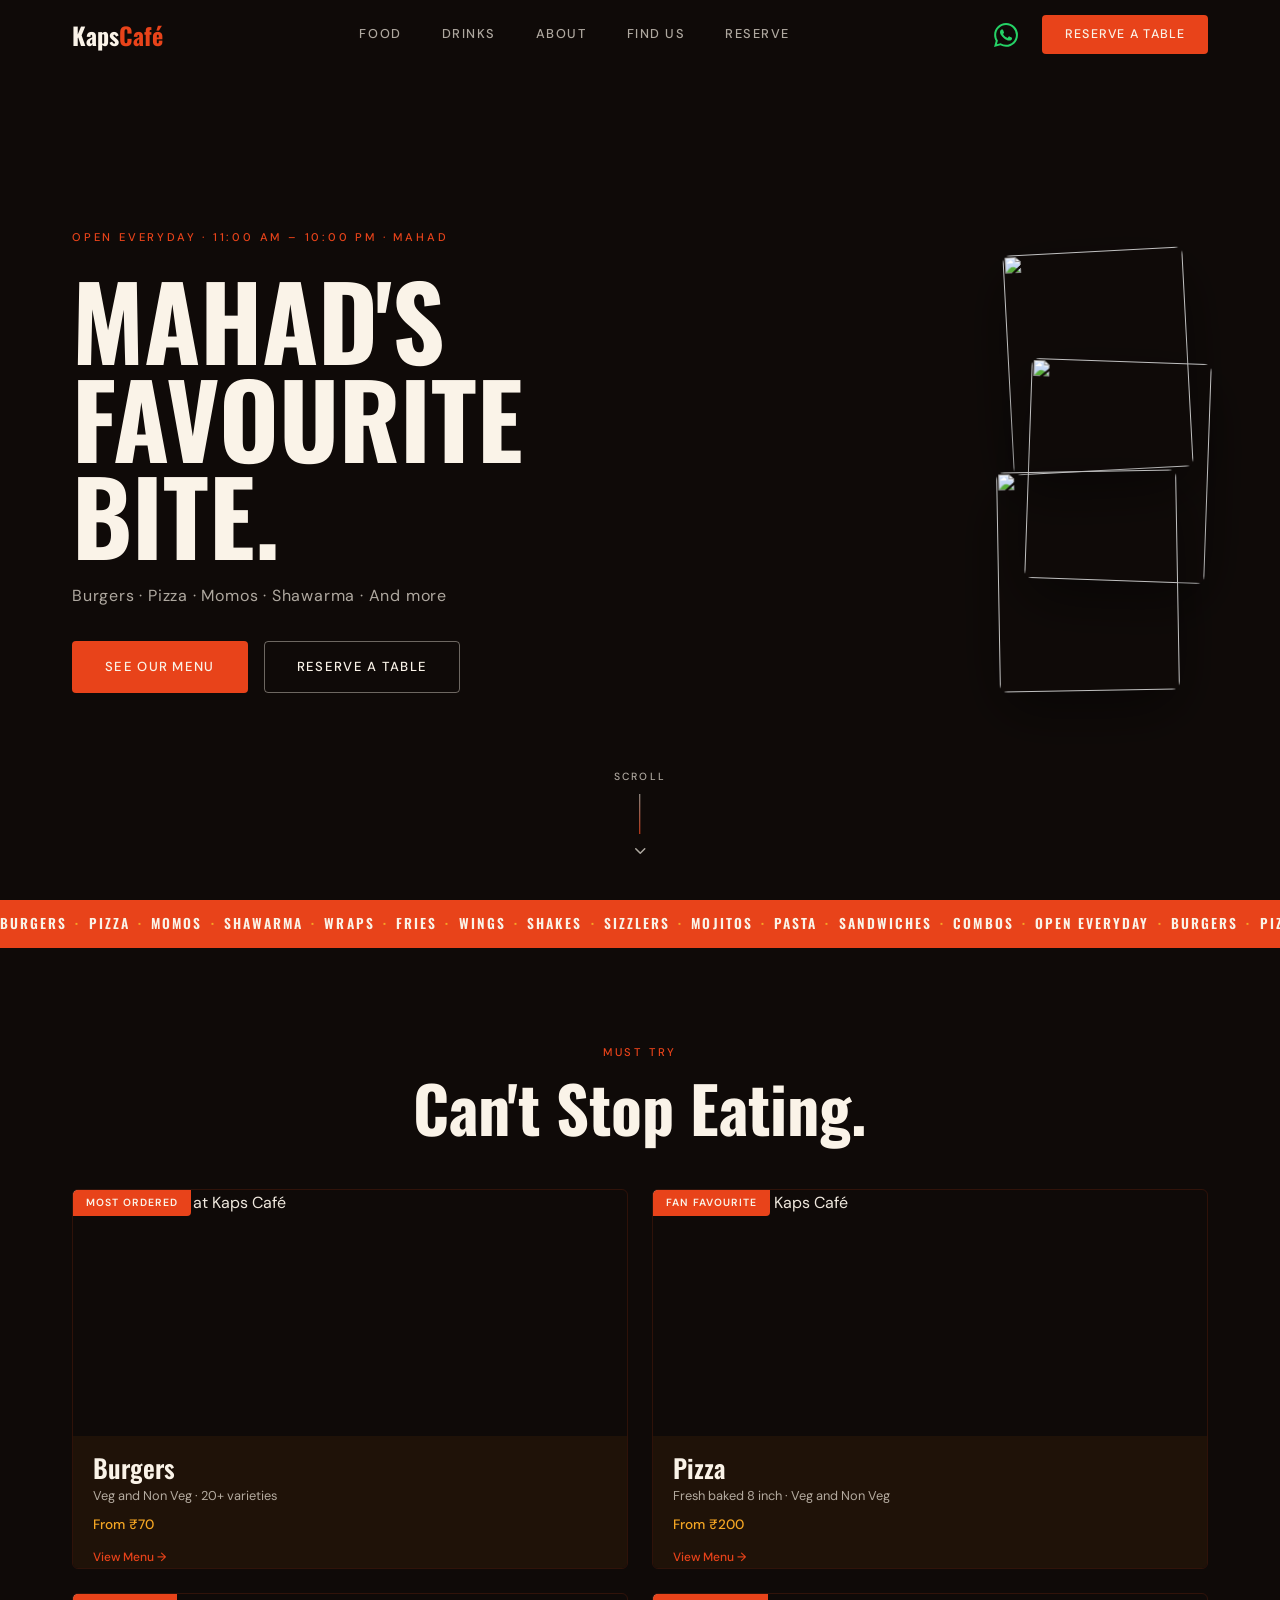
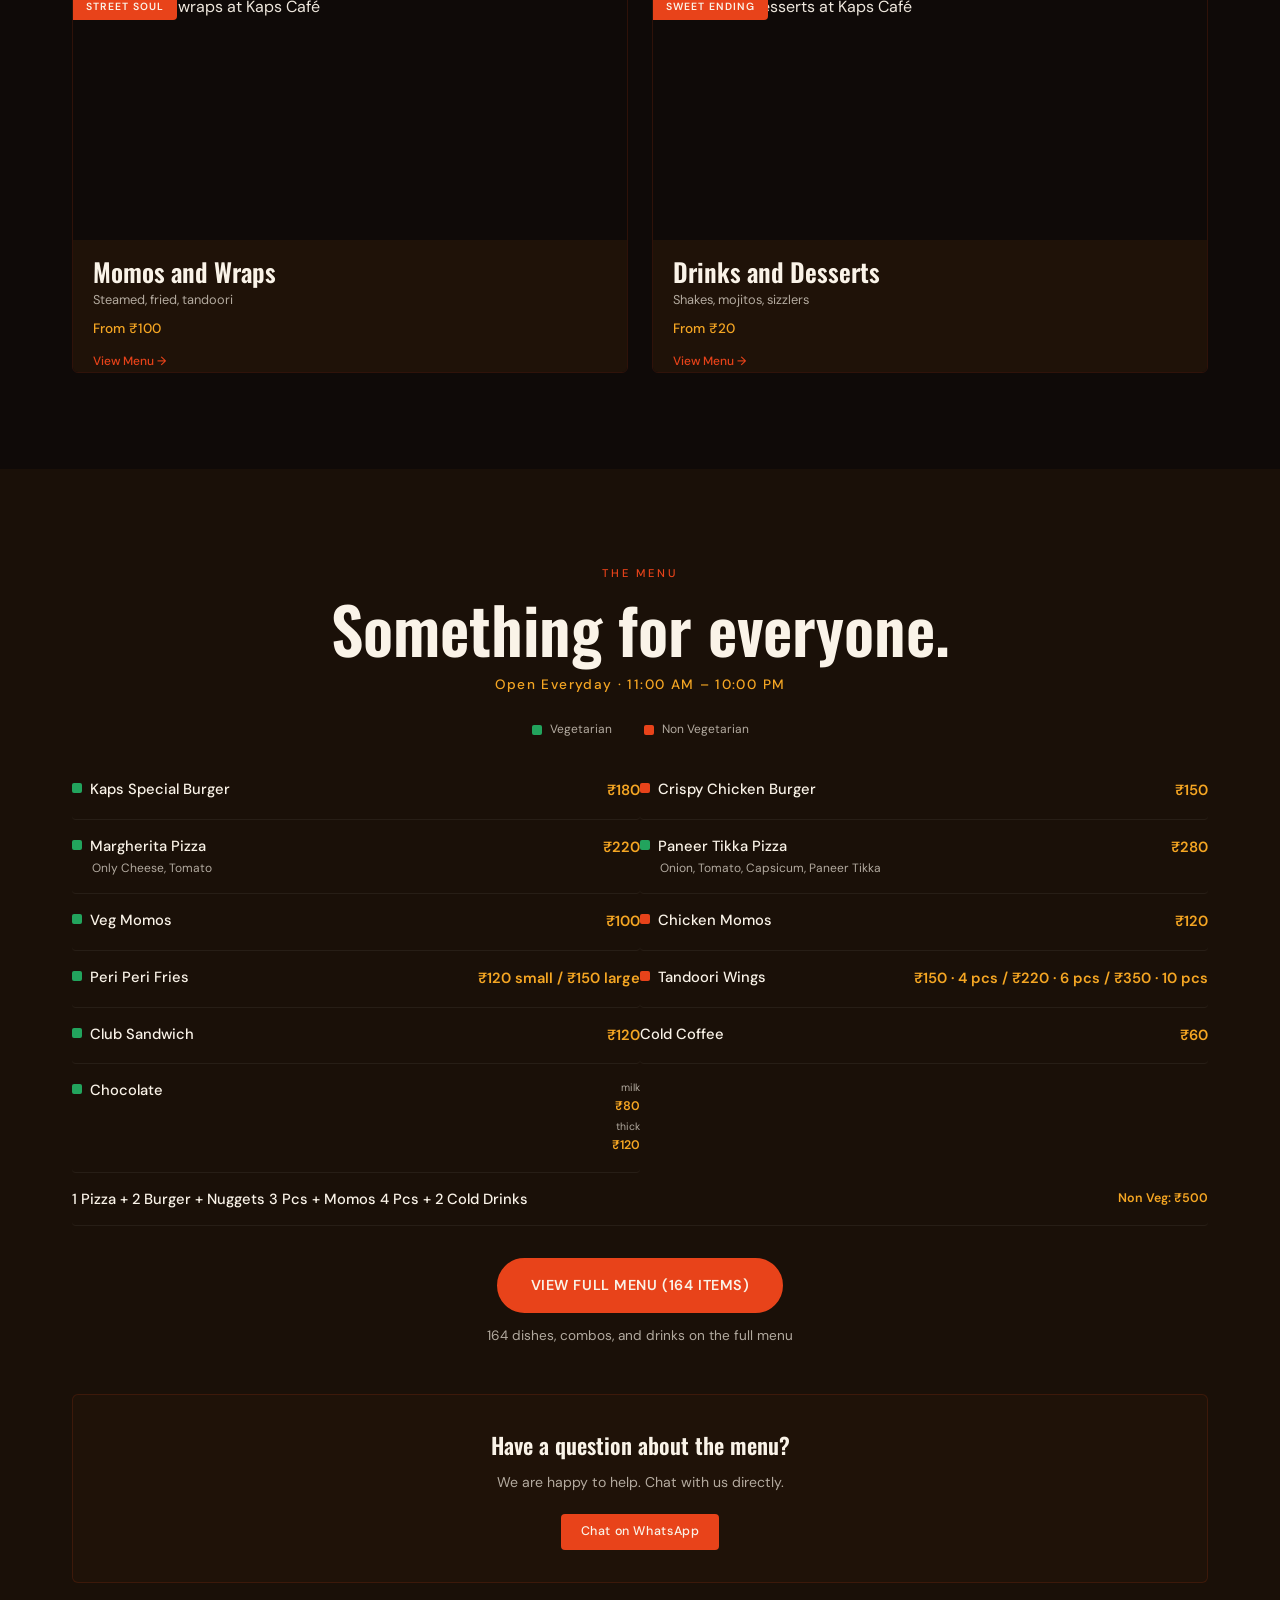
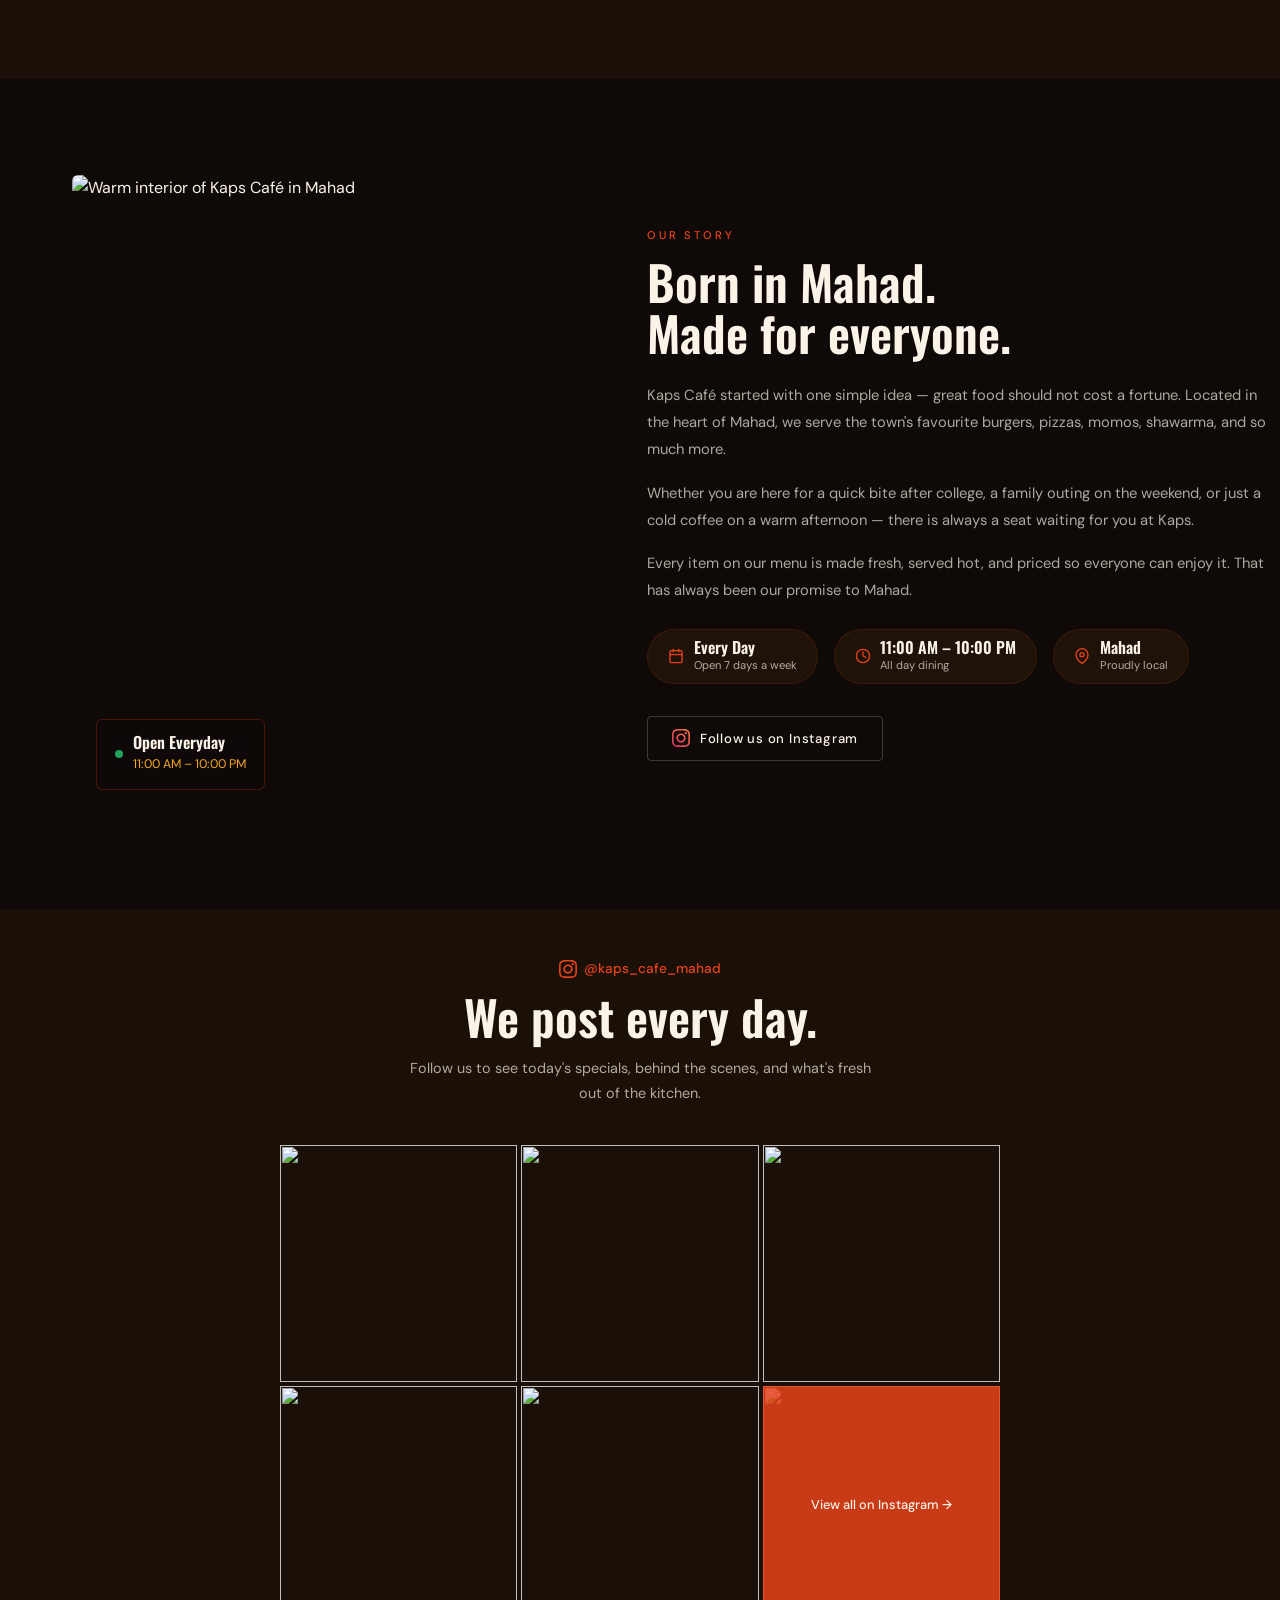
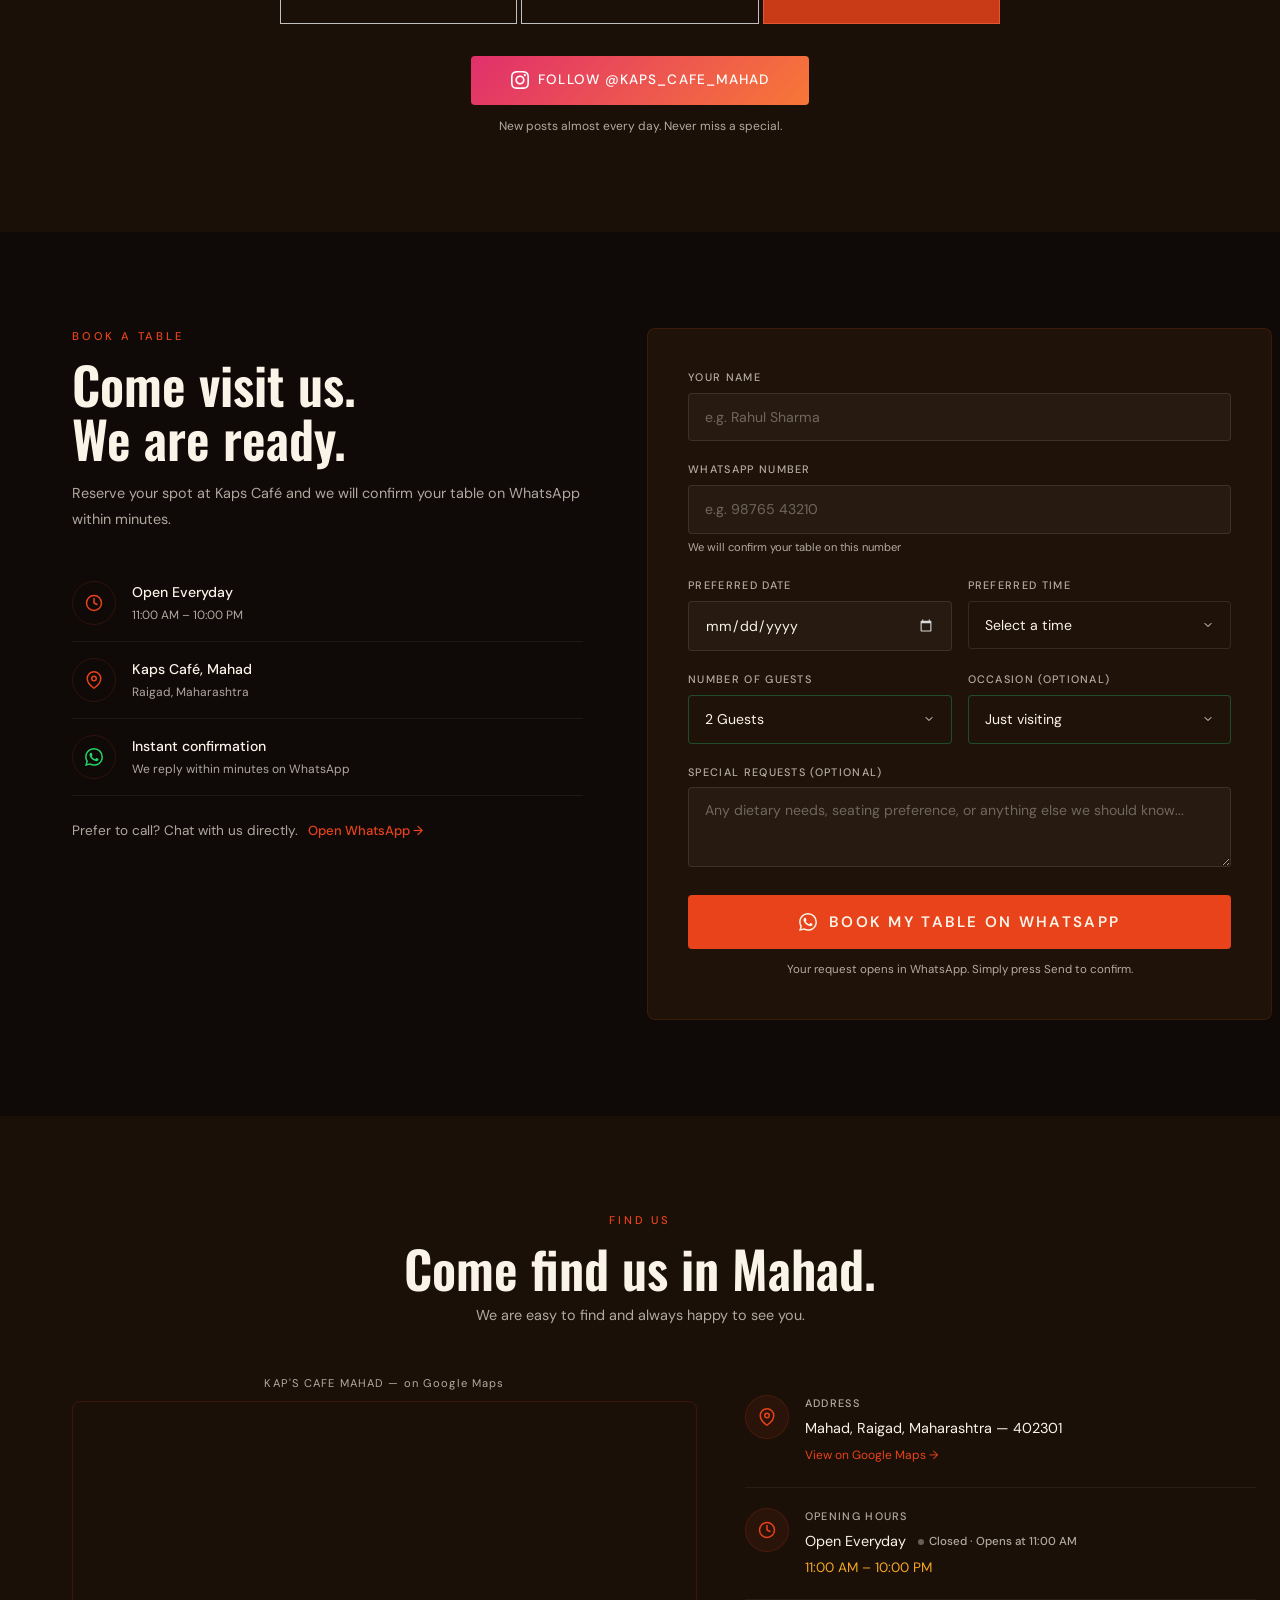
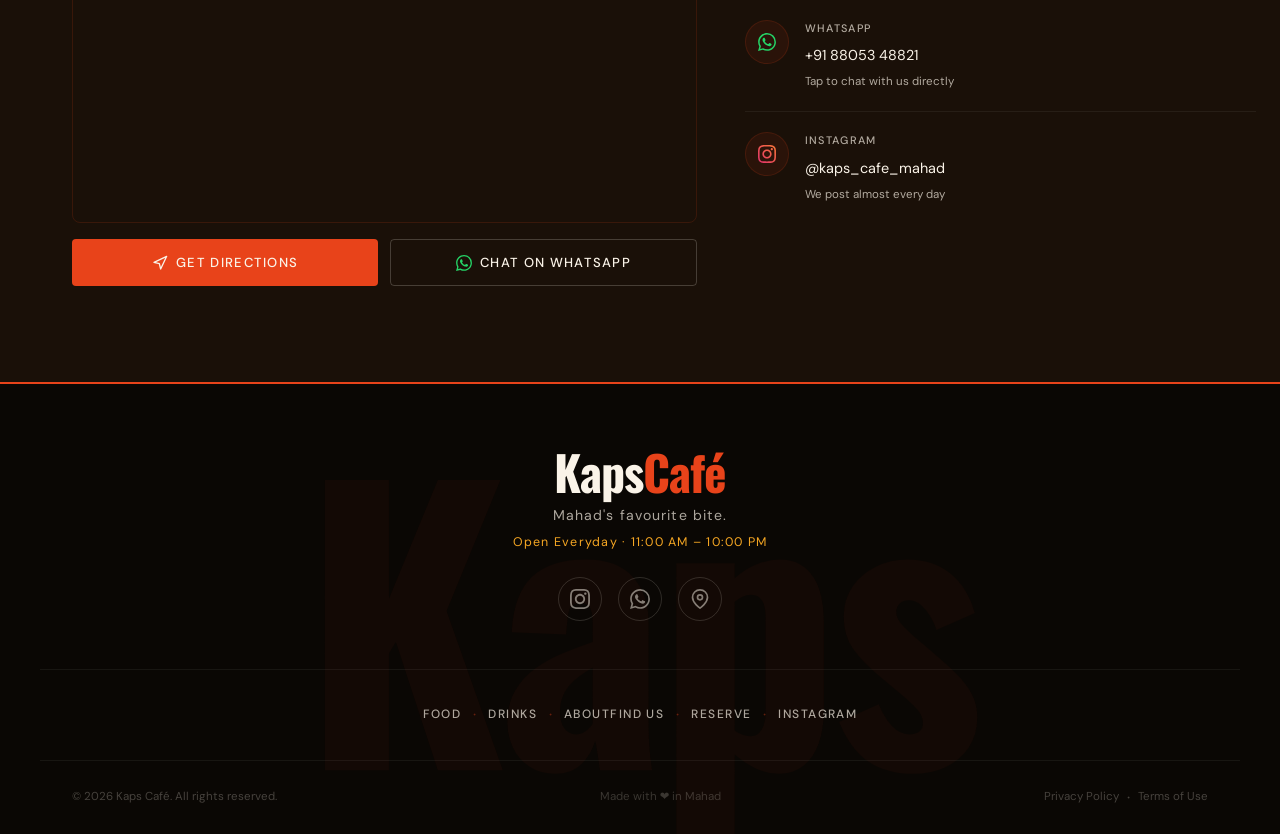
==== index.html @ 1eaabc5c "Initial commit: Kaps Café website" ====
<!DOCTYPE html>
<html lang="en">
<head>
  <meta charset="UTF-8">
  <meta name="viewport" content="width=device-width, initial-scale=1.0">
  <title>Kaps Café — Mahad's Favourite Bite | Burgers, Pizza, Momos and More</title>

  <meta name="description" content="Kaps Café in Mahad serves the best burgers, pizza, momos, shawarma, wraps, shakes and more. Open everyday 11:00 AM to 10:00 PM. Reserve your table now.">
  <meta name="keywords" content="Kaps Cafe Mahad, cafe in Mahad, burger Mahad, pizza Mahad, momos Mahad, shawarma Mahad, restaurant Mahad Raigad, food Mahad Maharashtra">
  <meta name="robots" content="index, follow">
  <meta name="author" content="Kaps Café">
  <meta name="theme-color" content="#E8431A">
  <meta name="msapplication-TileColor" content="#E8431A">

  <meta property="og:type" content="restaurant">
  <meta property="og:site_name" content="Kaps Café">
  <meta property="og:title" content="Kaps Café — Mahad's Favourite Bite">
  <meta property="og:description" content="Burgers, Pizza, Momos, Shawarma and more. Open everyday 11:00 AM to 10:00 PM in Mahad, Raigad.">
  <meta property="og:url" content="https://www.kapscafe.in">
  <meta property="og:image" content="https://images.unsplash.com/photo-1568901346375-23c9450c58cd?w=1200&q=80">
  <meta property="og:image:width" content="1200">
  <meta property="og:image:height" content="630">
  <meta property="og:locale" content="en_IN">

  <meta name="twitter:card" content="summary_large_image">
  <meta name="twitter:title" content="Kaps Café — Mahad's Favourite Bite">
  <meta name="twitter:description" content="Burgers, Pizza, Momos, Shawarma and more in Mahad, Maharashtra.">
  <meta name="twitter:image" content="https://images.unsplash.com/photo-1568901346375-23c9450c58cd?w=1200&q=80">

  <meta name="geo.region" content="IN-MH">
  <meta name="geo.placename" content="Mahad, Raigad">
  <meta name="geo.position" content="18.0804;73.4233">
  <meta name="ICBM" content="18.0804, 73.4233">

  <link rel="canonical" href="https://www.kapscafe.in">

  <link rel="icon" href="data:image/svg+xml,%3Csvg xmlns='http://www.w3.org/2000/svg' viewBox='0 0 32 32'%3E%3Crect width='32' height='32' rx='6' fill='%230F0A08'/%3E%3Ctext x='16' y='23' text-anchor='middle' font-family='Arial,sans-serif' font-size='20' font-weight='700' fill='%23E8431A'%3EK%3C/text%3E%3C/svg%3E" type="image/svg+xml">
  <link rel="apple-touch-icon" href="data:image/svg+xml,%3Csvg xmlns='http://www.w3.org/2000/svg' viewBox='0 0 32 32'%3E%3Crect width='32' height='32' rx='6' fill='%230F0A08'/%3E%3Ctext x='16' y='23' text-anchor='middle' font-family='Arial,sans-serif' font-size='20' font-weight='700' fill='%23E8431A'%3EK%3C/text%3E%3C/svg%3E">

  <link rel="preconnect" href="https://fonts.googleapis.com">
  <link rel="preconnect" href="https://fonts.gstatic.com" crossorigin>
  <link rel="preconnect" href="https://images.unsplash.com">

  <link rel="preload" href="https://images.unsplash.com/photo-1568901346375-23c9450c58cd?w=1920&q=80" as="image" fetchpriority="high">

  <link rel="stylesheet" href="assets/css/variables.css">
  <link rel="stylesheet" href="assets/css/base.css">
  <link rel="stylesheet" href="assets/css/nav.css">
  <link rel="stylesheet" href="assets/css/hero.css">
  <link rel="stylesheet" href="assets/css/sections.css">
  <link rel="stylesheet" href="assets/css/menu.css">
  <link rel="stylesheet" href="assets/css/footer.css">
  <link rel="stylesheet" href="assets/css/responsive.css">

  <script type="application/ld+json">
  {
    "@context": "https://schema.org",
    "@graph": [
      {
        "@type": "CafeOrCoffeeShop",
        "@id": "https://www.kapscafe.in/#business",
        "name": "Kaps Café",
        "alternateName": "Kaps Cafe Mahad",
        "description": "Kaps Café in Mahad serves burgers, pizza, momos, shawarma, wraps, shakes, sizzlers and more. Open everyday 11:00 AM to 10:00 PM.",
        "url": "https://www.kapscafe.in",
        "telephone": "+918805348821",
        "foundingDate": "2020",
        "currenciesAccepted": "INR",
        "paymentAccepted": "Cash, UPI, Card",
        "priceRange": "₹",
        "servesCuisine": [
          "Burgers",
          "Pizza",
          "Momos",
          "Shawarma",
          "Wraps",
          "Sandwiches",
          "Fries",
          "Shakes",
          "Sizzlers",
          "Indian Fast Food"
        ],
        "hasMenu": "https://www.kapscafe.in/menu.html",
        "address": {
          "@type": "PostalAddress",
          "streetAddress": "Main Road",
          "addressLocality": "Mahad",
          "addressRegion": "Maharashtra",
          "postalCode": "402301",
          "addressCountry": "IN"
        },
        "geo": {
          "@type": "GeoCoordinates",
          "latitude": 18.0804,
          "longitude": 73.4233
        },
        "openingHoursSpecification": {
          "@type": "OpeningHoursSpecification",
          "dayOfWeek": [
            "Monday",
            "Tuesday",
            "Wednesday",
            "Thursday",
            "Friday",
            "Saturday",
            "Sunday"
          ],
          "opens": "11:00",
          "closes": "22:00"
        },
        "sameAs": [
          "https://www.instagram.com/kaps_cafe_mahad/",
          "https://wa.me/918805348821"
        ]
      },
      {
        "@type": "WebSite",
        "@id": "https://www.kapscafe.in/#website",
        "url": "https://www.kapscafe.in",
        "name": "Kaps Café",
        "publisher": {
          "@id": "https://www.kapscafe.in/#business"
        }
      }
    ]
  }
  </script>
</head>
<body>

  <a href="#menu" class="skip-link">Skip to menu</a>

  <header class="nav" id="nav" role="navigation" aria-label="Main navigation">
    <div class="nav__inner">
      <a href="#" class="nav__logo" id="nav-logo" aria-label="Kaps Café — scroll to top">
        <span class="nav__logo-kaps">Kaps</span><span class="nav__logo-cafe"> Café</span>
      </a>

      <nav class="nav__links" aria-label="Main navigation">
        <a href="menu.html?tab=burgers" class="nav__link">Food</a>
        <a href="menu.html?tab=drinks" class="nav__link">Drinks</a>
        <a href="#about" class="nav__link">About</a>
        <a href="#find-us" class="nav__link">Find Us</a>
        <a href="#reservation" class="nav__link">Reserve</a>
      </nav>

      <div class="nav__actions">
        <a
          href="https://wa.me/918805348821?text=Hi%20Kaps%20Caf%C3%A9!%20I%20have%20a%20question."
          class="nav__whatsapp"
          target="_blank"
          rel="noopener noreferrer"
          aria-label="Contact us on WhatsApp"
        >
          <svg class="nav__whatsapp-icon" xmlns="http://www.w3.org/2000/svg" viewBox="0 0 24 24" fill="currentColor" aria-hidden="true">
            <path d="M17.472 14.382c-.297-.149-1.758-.867-2.03-.967-.273-.099-.471-.148-.67.15-.197.297-.767.966-.94 1.164-.173.199-.347.223-.644.075-.297-.15-1.255-.463-2.39-1.475-.883-.788-1.48-1.761-1.653-2.059-.173-.297-.018-.458.13-.606.134-.133.298-.347.446-.52.149-.174.198-.298.298-.497.099-.198.05-.371-.025-.52-.075-.149-.669-1.612-.916-2.207-.242-.579-.487-.5-.669-.51-.173-.008-.371-.01-.57-.01-.198 0-.52.074-.792.372-.272.297-1.04 1.016-1.04 2.479 0 1.462 1.065 2.875 1.213 3.074.149.198 2.096 3.2 5.077 4.487.709.306 1.262.489 1.694.625.712.227 1.36.195 1.871.118.571-.085 1.758-.719 2.006-1.413.248-.694.248-1.289.173-1.413-.074-.124-.272-.198-.57-.347m-5.421 7.403h-.004a9.87 9.87 0 0 1-5.031-1.378l-.361-.214-3.741.982.998-3.648-.235-.374a9.86 9.86 0 0 1-1.51-5.26c.001-5.45 4.436-9.884 9.888-9.884 2.64 0 5.122 1.03 6.988 2.898a9.825 9.825 0 0 1 2.893 6.994c-.003 5.45-4.435 9.884-9.885 9.884m8.413-18.297A11.815 11.815 0 0 0 12.05 0C5.495 0 .16 5.335.157 11.892c0 2.096.547 4.142 1.588 5.945L.057 24l6.305-1.654a11.882 11.882 0 0 0 5.683 1.448h.005c6.554 0 11.89-5.335 11.893-11.893a11.821 11.821 0 0 0-3.48-8.413z"/>
          </svg>
        </a>

        <a href="#reservation" class="nav__reserve">
          <span class="nav__reserve-full">Reserve a Table</span>
          <span class="nav__reserve-short">Reserve</span>
        </a>

        <button
          class="nav__hamburger"
          id="nav-hamburger"
          type="button"
          aria-label="Open menu"
          aria-expanded="false"
          aria-controls="nav-overlay"
        >
          <span class="nav__hamburger-line"></span>
          <span class="nav__hamburger-line"></span>
          <span class="nav__hamburger-line"></span>
        </button>
      </div>
    </div>
  </header>

  <div class="nav__overlay" id="nav-overlay" aria-hidden="true">
    <button class="nav__close" id="nav-close" type="button" aria-label="Close menu">
      <span class="nav__close-icon" aria-hidden="true">&times;</span>
    </button>

    <nav class="nav__overlay-links" aria-label="Mobile navigation">
      <a href="menu.html?tab=burgers" class="nav__overlay-link">Food</a>
      <a href="menu.html?tab=drinks" class="nav__overlay-link">Drinks</a>
      <a href="#about" class="nav__overlay-link">About</a>
      <a href="#find-us" class="nav__overlay-link">Find Us</a>
      <a href="#reservation" class="nav__overlay-link">Reserve</a>
    </nav>
  </div>

  <main id="main" role="main">

  <section id="hero" class="hero">
    <div class="hero__bg" aria-hidden="true">
      <img
        class="hero__lcp"
        src="https://images.unsplash.com/photo-1568901346375-23c9450c58cd?w=1920&q=80"
        alt=""
        width="1920"
        height="1080"
        loading="eager"
        fetchpriority="high"
        decoding="async"
      >
    </div>
    <div class="hero__overlay" aria-hidden="true"></div>

    <div class="hero__inner">
      <div class="hero__content">
        <p class="hero__eyebrow">OPEN EVERYDAY · 11:00 AM – 10:00 PM · MAHAD</p>

        <h1 class="hero__title">
          <span class="hero__title-line">
            <span class="hero__title-text">MAHAD'S</span>
          </span>
          <span class="hero__title-line">
            <span class="hero__title-text">FAVOURITE</span>
          </span>
          <span class="hero__title-line">
            <span class="hero__title-text">BITE.</span>
          </span>
        </h1>

        <p class="hero__subtitle">Burgers · Pizza · Momos · Shawarma · And more</p>

        <div class="hero__actions">
          <a href="#menu" class="hero__cta hero__cta--primary">See Our Menu</a>
          <a href="#reservation" class="hero__cta hero__cta--secondary">Reserve a Table</a>
        </div>
      </div>

      <div class="hero__cards" aria-hidden="true">
        <figure class="hero__card hero__card--1">
          <img
            src="https://images.unsplash.com/photo-1513104890138-7c749659a591?w=300&q=80"
            alt=""
            width="180"
            height="220"
            loading="eager"
          >
        </figure>
        <figure class="hero__card hero__card--2">
          <img
            src="https://images.unsplash.com/photo-1534422298391-e4f8c172dddb?w=300&q=80"
            alt=""
            width="180"
            height="220"
            loading="eager"
          >
        </figure>
        <figure class="hero__card hero__card--3">
          <img
            src="https://images.unsplash.com/photo-1572490122747-3968b75cc699?w=300&q=80"
            alt=""
            width="180"
            height="220"
            loading="eager"
          >
        </figure>
      </div>
    </div>

    <button class="hero__scroll" type="button" aria-label="Scroll to next section">
      <span class="hero__scroll-text">Scroll</span>
      <span class="hero__scroll-line" aria-hidden="true"></span>
      <svg class="hero__scroll-chevron" xmlns="http://www.w3.org/2000/svg" viewBox="0 0 24 24" fill="none" stroke="currentColor" stroke-width="2" stroke-linecap="round" stroke-linejoin="round" aria-hidden="true">
        <polyline points="6 9 12 15 18 9"></polyline>
      </svg>
    </button>
  </section>

  <section id="marquee" class="marquee" aria-label="Featured menu items">
    <div class="marquee__track">
      <p class="marquee__text">
        BURGERS <span class="marquee__dot">·</span> PIZZA <span class="marquee__dot">·</span> MOMOS <span class="marquee__dot">·</span> SHAWARMA <span class="marquee__dot">·</span> WRAPS <span class="marquee__dot">·</span> FRIES <span class="marquee__dot">·</span> WINGS <span class="marquee__dot">·</span> SHAKES <span class="marquee__dot">·</span> SIZZLERS <span class="marquee__dot">·</span> MOJITOS <span class="marquee__dot">·</span> PASTA <span class="marquee__dot">·</span> SANDWICHES <span class="marquee__dot">·</span> COMBOS <span class="marquee__dot">·</span> OPEN EVERYDAY <span class="marquee__dot">·</span>
      </p>
      <p class="marquee__text" aria-hidden="true">
        BURGERS <span class="marquee__dot">·</span> PIZZA <span class="marquee__dot">·</span> MOMOS <span class="marquee__dot">·</span> SHAWARMA <span class="marquee__dot">·</span> WRAPS <span class="marquee__dot">·</span> FRIES <span class="marquee__dot">·</span> WINGS <span class="marquee__dot">·</span> SHAKES <span class="marquee__dot">·</span> SIZZLERS <span class="marquee__dot">·</span> MOJITOS <span class="marquee__dot">·</span> PASTA <span class="marquee__dot">·</span> SANDWICHES <span class="marquee__dot">·</span> COMBOS <span class="marquee__dot">·</span> OPEN EVERYDAY <span class="marquee__dot">·</span>
      </p>
    </div>
  </section>

  <section id="highlights" class="highlights">
    <div class="highlights__inner">
      <header class="highlights__header">
        <p class="highlights__eyebrow">MUST TRY</p>
        <h2 class="highlights__title">Can't Stop Eating.</h2>
      </header>

      <div class="highlights__grid">
        <a href="menu.html?tab=burgers" class="highlight-card">
          <div class="highlight-card__media">
            <img
              src="https://images.unsplash.com/photo-1568901346375-23c9450c58cd?w=600&q=80"
              alt="Juicy burgers at Kaps Café"
              loading="lazy"
            decoding="async"
            width="600"
            height="360"
          >
            <div class="highlight-card__overlay" aria-hidden="true"></div>
            <span class="highlight-card__tag">MOST ORDERED</span>
          </div>
          <div class="highlight-card__body">
            <h3 class="highlight-card__category">Burgers</h3>
            <p class="highlight-card__desc">Veg and Non Veg · 20+ varieties</p>
            <p class="highlight-card__price">From ₹70</p>
            <span class="highlight-card__link">View Menu →</span>
          </div>
        </a>

        <a href="menu.html?tab=pizza" class="highlight-card">
          <div class="highlight-card__media">
            <img
              src="https://images.unsplash.com/photo-1513104890138-7c749659a591?w=600&q=80"
              alt="Fresh pizza at Kaps Café"
              loading="lazy"
            decoding="async"
            width="600"
            height="360"
          >
            <div class="highlight-card__overlay" aria-hidden="true"></div>
            <span class="highlight-card__tag">FAN FAVOURITE</span>
          </div>
          <div class="highlight-card__body">
            <h3 class="highlight-card__category">Pizza</h3>
            <p class="highlight-card__desc">Fresh baked 8 inch · Veg and Non Veg</p>
            <p class="highlight-card__price">From ₹200</p>
            <span class="highlight-card__link">View Menu →</span>
          </div>
        </a>

        <a href="menu.html?tab=momos" class="highlight-card">
          <div class="highlight-card__media">
            <img
              src="https://images.unsplash.com/photo-1534422298391-e4f8c172dddb?w=600&q=80"
              alt="Momos and wraps at Kaps Café"
              loading="lazy"
            decoding="async"
            width="600"
            height="360"
          >
            <div class="highlight-card__overlay" aria-hidden="true"></div>
            <span class="highlight-card__tag">STREET SOUL</span>
          </div>
          <div class="highlight-card__body">
            <h3 class="highlight-card__category">Momos and Wraps</h3>
            <p class="highlight-card__desc">Steamed, fried, tandoori</p>
            <p class="highlight-card__price">From ₹100</p>
            <span class="highlight-card__link">View Menu →</span>
          </div>
        </a>

        <a href="menu.html?tab=drinks" class="highlight-card">
          <div class="highlight-card__media">
            <img
              src="https://images.unsplash.com/photo-1572490122747-3968b75cc699?w=600&q=80"
              alt="Drinks and desserts at Kaps Café"
              loading="lazy"
            decoding="async"
            width="600"
            height="360"
          >
            <div class="highlight-card__overlay" aria-hidden="true"></div>
            <span class="highlight-card__tag">SWEET ENDING</span>
          </div>
          <div class="highlight-card__body">
            <h3 class="highlight-card__category">Drinks and Desserts</h3>
            <p class="highlight-card__desc">Shakes, mojitos, sizzlers</p>
            <p class="highlight-card__price">From ₹20</p>
            <span class="highlight-card__link">View Menu →</span>
          </div>
        </a>
      </div>

      <div class="highlights__dots" id="highlights-dots" aria-hidden="true">
        <span class="highlights__dot highlights__dot--active" data-index="0"></span>
        <span class="highlights__dot" data-index="1"></span>
        <span class="highlights__dot" data-index="2"></span>
        <span class="highlights__dot" data-index="3"></span>
      </div>
    </div>
  </section>

  <section id="menu" class="menu menu--teaser">
    <div class="menu__inner">
      <header class="menu__header">
        <p class="menu__eyebrow">THE MENU</p>
        <h2 class="menu__title">Something for everyone.</h2>
        <p class="menu__hours">Open Everyday · 11:00 AM – 10:00 PM</p>
      </header>

      <div class="menu__legend" aria-label="Dietary indicators">
        <div class="menu__legend-item">
          <span class="menu__legend-dot menu__legend-dot--veg" aria-hidden="true"></span>
          <span>Vegetarian</span>
        </div>
        <div class="menu__legend-item">
          <span class="menu__legend-dot menu__legend-dot--nonveg" aria-hidden="true"></span>
          <span>Non Vegetarian</span>
        </div>
      </div>

      <div class="menu__body menu__body--teaser" id="menu-body">
        <div class="menu__teaser-grid" id="menu-teaser-grid" aria-label="Popular menu items"></div>
        <div class="menu__teaser-actions">
          <a href="menu.html" class="menu__view-full-btn" id="menu-view-full-btn">View full menu</a>
          <p class="menu__teaser-note" id="menu-teaser-note" aria-live="polite"></p>
        </div>
      </div>

      <div class="menu__band">
        <p class="menu__band-title">Have a question about the menu?</p>
        <p class="menu__band-sub">We are happy to help. Chat with us directly.</p>
        <a
          href="https://wa.me/918805348821?text=Hi%20Kaps%20Caf%C3%A9!%20I%20have%20a%20question%20about%20the%20menu."
          class="menu__whatsapp-btn"
          target="_blank"
          rel="noopener noreferrer"
        >Chat on WhatsApp</a>
      </div>
    </div>
  </section>

  <section id="about" class="about">
    <div class="about__inner">
      <div class="about__grid">
        <div class="about__media">
          <img
            class="about__image"
            src="https://images.unsplash.com/photo-1554118811-1e0d58224f24?w=800&q=80"
            alt="Warm interior of Kaps Café in Mahad"
            loading="lazy"
            decoding="async"
            width="800"
            height="1000"
          >
          <div class="about__badge">
            <span class="about__badge-dot" aria-hidden="true"></span>
            <div class="about__badge-text">
              <p class="about__badge-title">Open Everyday</p>
              <p class="about__badge-hours">11:00 AM – 10:00 PM</p>
            </div>
          </div>
        </div>

        <div class="about__content">
          <p class="about__eyebrow">OUR STORY</p>
          <h2 class="about__title">
            Born in Mahad.<br>
            Made for everyone.
          </h2>
          <p class="about__text">
            Kaps Café started with one simple idea — great food should not cost a fortune. Located
            in the heart of Mahad, we serve the town's favourite burgers, pizzas, momos, shawarma,
            and so much more.
          </p>
          <p class="about__text">
            Whether you are here for a quick bite after college, a family outing on the weekend, or
            just a cold coffee on a warm afternoon — there is always a seat waiting for you
            at Kaps.
          </p>
          <p class="about__text">
            Every item on our menu is made fresh, served hot, and priced so everyone can enjoy
            it. That has always been our promise to Mahad.
          </p>

          <div class="about__stats">
            <div class="about__stat">
              <span class="about__stat-icon" aria-hidden="true">
                <svg xmlns="http://www.w3.org/2000/svg" viewBox="0 0 24 24" fill="none" stroke="currentColor" stroke-width="2" stroke-linecap="round" stroke-linejoin="round">
                  <rect x="3" y="4" width="18" height="18" rx="2" ry="2"></rect>
                  <line x1="16" y1="2" x2="16" y2="6"></line>
                  <line x1="8" y1="2" x2="8" y2="6"></line>
                  <line x1="3" y1="10" x2="21" y2="10"></line>
                </svg>
              </span>
              <div class="about__stat-copy">
                <span class="about__stat-value">Every Day</span>
                <span class="about__stat-label">Open 7 days a week</span>
              </div>
            </div>
            <div class="about__stat">
              <span class="about__stat-icon" aria-hidden="true">
                <svg xmlns="http://www.w3.org/2000/svg" viewBox="0 0 24 24" fill="none" stroke="currentColor" stroke-width="2" stroke-linecap="round" stroke-linejoin="round">
                  <circle cx="12" cy="12" r="10"></circle>
                  <polyline points="12 6 12 12 16 14"></polyline>
                </svg>
              </span>
              <div class="about__stat-copy">
                <span class="about__stat-value">11:00 AM – 10:00 PM</span>
                <span class="about__stat-label">All day dining</span>
              </div>
            </div>
            <div class="about__stat">
              <span class="about__stat-icon" aria-hidden="true">
                <svg xmlns="http://www.w3.org/2000/svg" viewBox="0 0 24 24" fill="none" stroke="currentColor" stroke-width="2" stroke-linecap="round" stroke-linejoin="round">
                  <path d="M21 10c0 7-9 13-9 13s-9-6-9-13a9 9 0 0 1 18 0z"></path>
                  <circle cx="12" cy="10" r="3"></circle>
                </svg>
              </span>
              <div class="about__stat-copy">
                <span class="about__stat-value">Mahad</span>
                <span class="about__stat-label">Proudly local</span>
              </div>
            </div>
          </div>

          <a
            href="https://www.instagram.com/kaps_cafe_mahad/"
            class="about__instagram"
            target="_blank"
            rel="noopener noreferrer"
          >
            <svg class="about__instagram-icon" xmlns="http://www.w3.org/2000/svg" viewBox="0 0 24 24" aria-hidden="true">
              <defs>
                <linearGradient id="about-ig-gradient" x1="0%" y1="100%" x2="100%" y2="0%">
                  <stop offset="0%" stop-color="#E1306C"/>
                  <stop offset="100%" stop-color="#F77737"/>
                </linearGradient>
              </defs>
              <path fill="url(#about-ig-gradient)" d="M12 2.163c3.204 0 3.584.012 4.85.07 3.252.148 4.771 1.691 4.919 4.919.058 1.265.069 1.645.069 4.849 0 3.205-.012 3.584-.069 4.849-.149 3.225-1.664 4.771-4.919 4.919-1.266.058-1.644.07-4.85.07-3.204 0-3.584-.012-4.849-.07-3.26-.149-4.771-1.699-4.919-4.92-.058-1.265-.07-1.644-.07-4.849 0-3.204.013-3.583.07-4.849.149-3.227 1.664-4.771 4.919-4.919 1.266-.057 1.645-.069 4.849-.069zm0-2.163c-3.259 0-3.667.014-4.947.072-4.358.2-6.78 2.618-6.98 6.98-.059 1.281-.073 1.689-.073 4.948 0 3.259.014 3.668.072 4.948.2 4.358 2.618 6.78 6.98 6.98 1.281.058 1.689.072 4.948.072 3.259 0 3.668-.014 4.948-.072 4.354-.2 6.782-2.618 6.979-6.98.059-1.28.073-1.689.073-4.948 0-3.259-.014-3.667-.072-4.947-.196-4.354-2.617-6.78-6.979-6.98-1.281-.059-1.69-.073-4.949-.073zm0 5.838c-3.403 0-6.162 2.759-6.162 6.162s2.759 6.163 6.162 6.163 6.162-2.759 6.162-6.163c0-3.403-2.759-6.162-6.162-6.162zm0 10.162c-2.209 0-4-1.79-4-4 0-2.209 1.791-4 4-4s4 1.791 4 4c0 2.21-1.791 4-4 4zm6.406-11.845c-.796 0-1.441.645-1.441 1.44s.645 1.44 1.441 1.44c.795 0 1.439-.645 1.439-1.44s-.644-1.44-1.439-1.44z"/>
            </svg>
            Follow us on Instagram
          </a>
        </div>
      </div>
    </div>
  </section>

  <section id="instagram-feed" class="instagram">
    <div class="instagram__inner">
      <header class="instagram__header">
        <a
          href="https://www.instagram.com/kaps_cafe_mahad/"
          class="instagram__handle"
          target="_blank"
          rel="noopener noreferrer"
        >
          <svg class="instagram__handle-icon" xmlns="http://www.w3.org/2000/svg" viewBox="0 0 24 24" fill="currentColor" aria-hidden="true">
            <path d="M12 2.163c3.204 0 3.584.012 4.85.07 3.252.148 4.771 1.691 4.919 4.919.058 1.265.069 1.645.069 4.849 0 3.205-.012 3.584-.069 4.849-.149 3.225-1.664 4.771-4.919 4.919-1.266.058-1.644.07-4.85.07-3.204 0-3.584-.012-4.849-.07-3.26-.149-4.771-1.699-4.919-4.92-.058-1.265-.07-1.644-.07-4.849 0-3.204.013-3.583.07-4.849.149-3.227 1.664-4.771 4.919-4.919 1.266-.057 1.645-.069 4.849-.069zm0-2.163c-3.259 0-3.667.014-4.947.072-4.358.2-6.78 2.618-6.98 6.98-.059 1.281-.073 1.689-.073 4.948 0 3.259.014 3.668.072 4.948.2 4.358 2.618 6.78 6.98 6.98 1.281.058 1.689.072 4.948.072 3.259 0 3.668-.014 4.948-.072 4.354-.2 6.782-2.618 6.979-6.98.059-1.28.073-1.689.073-4.948 0-3.259-.014-3.667-.072-4.947-.196-4.354-2.617-6.78-6.979-6.98-1.281-.059-1.69-.073-4.949-.073zm0 5.838c-3.403 0-6.162 2.759-6.162 6.162s2.759 6.163 6.162 6.163 6.162-2.759 6.162-6.163c0-3.403-2.759-6.162-6.162-6.162zm0 10.162c-2.209 0-4-1.79-4-4 0-2.209 1.791-4 4-4s4 1.791 4 4c0 2.21-1.791 4-4 4zm6.406-11.845c-.796 0-1.441.645-1.441 1.44s.645 1.44 1.441 1.44c.795 0 1.439-.645 1.439-1.44s-.644-1.44-1.439-1.44z"/>
          </svg>
          @kaps_cafe_mahad
        </a>
        <h2 class="instagram__title">We post every day.</h2>
        <p class="instagram__sub">
          Follow us to see today's specials, behind the scenes, and what's fresh
          out of the kitchen.
        </p>
      </header>

      <!--
        NOTE FOR CLIENT: The Instagram grid currently shows placeholder food images.
        Once the website goes live, replace these 6 image URLs with actual screenshots
        from your Instagram posts for an authentic look. Alternatively, ask your developer
        to integrate the Instagram Basic Display API to show your real latest posts automatically.
      -->
      <div class="instagram__grid">
        <a href="https://www.instagram.com/kaps_cafe_mahad/" class="instagram__cell" target="_blank" rel="noopener noreferrer" aria-label="View Kaps Café on Instagram">
          <img src="https://images.unsplash.com/photo-1568901346375-23c9450c58cd?w=400&q=80" alt="" loading="lazy" decoding="async" width="400" height="400">
          <span class="instagram__cell-hover" aria-hidden="true">
            <svg xmlns="http://www.w3.org/2000/svg" viewBox="0 0 24 24" fill="currentColor"><path d="M12 2.163c3.204 0 3.584.012 4.85.07 3.252.148 4.771 1.691 4.919 4.919.058 1.265.069 1.645.069 4.849 0 3.205-.012 3.584-.069 4.849-.149 3.225-1.664 4.771-4.919 4.919-1.266.058-1.644.07-4.85.07-3.204 0-3.584-.012-4.849-.07-3.26-.149-4.771-1.699-4.919-4.92-.058-1.265-.07-1.644-.07-4.849 0-3.204.013-3.583.07-4.849.149-3.227 1.664-4.771 4.919-4.919 1.266-.057 1.645-.069 4.849-.069zm0-2.163c-3.259 0-3.667.014-4.947.072-4.358.2-6.78 2.618-6.98 6.98-.059 1.281-.073 1.689-.073 4.948 0 3.259.014 3.668.072 4.948.2 4.358 2.618 6.78 6.98 6.98 1.281.058 1.689.072 4.948.072 3.259 0 3.668-.014 4.948-.072 4.354-.2 6.782-2.618 6.979-6.98.059-1.28.073-1.689.073-4.948 0-3.259-.014-3.667-.072-4.947-.196-4.354-2.617-6.78-6.979-6.98-1.281-.059-1.69-.073-4.949-.073zm0 5.838c-3.403 0-6.162 2.759-6.162 6.162s2.759 6.163 6.162 6.163 6.162-2.759 6.162-6.163c0-3.403-2.759-6.162-6.162-6.162zm0 10.162c-2.209 0-4-1.79-4-4 0-2.209 1.791-4 4-4s4 1.791 4 4c0 2.21-1.791 4-4 4zm6.406-11.845c-.796 0-1.441.645-1.441 1.44s.645 1.44 1.441 1.44c.795 0 1.439-.645 1.439-1.44s-.644-1.44-1.439-1.44z"/></svg>
          </span>
        </a>
        <a href="https://www.instagram.com/kaps_cafe_mahad/" class="instagram__cell" target="_blank" rel="noopener noreferrer" aria-label="View Kaps Café on Instagram">
          <img src="https://images.unsplash.com/photo-1513104890138-7c749659a591?w=400&q=80" alt="" loading="lazy" decoding="async" width="400" height="400">
          <span class="instagram__cell-hover" aria-hidden="true">
            <svg xmlns="http://www.w3.org/2000/svg" viewBox="0 0 24 24" fill="currentColor"><path d="M12 2.163c3.204 0 3.584.012 4.85.07 3.252.148 4.771 1.691 4.919 4.919.058 1.265.069 1.645.069 4.849 0 3.205-.012 3.584-.069 4.849-.149 3.225-1.664 4.771-4.919 4.919-1.266.058-1.644.07-4.85.07-3.204 0-3.584-.012-4.849-.07-3.26-.149-4.771-1.699-4.919-4.92-.058-1.265-.07-1.644-.07-4.849 0-3.204.013-3.583.07-4.849.149-3.227 1.664-4.771 4.919-4.919 1.266-.057 1.645-.069 4.849-.069zm0-2.163c-3.259 0-3.667.014-4.947.072-4.358.2-6.78 2.618-6.98 6.98-.059 1.281-.073 1.689-.073 4.948 0 3.259.014 3.668.072 4.948.2 4.358 2.618 6.78 6.98 6.98 1.281.058 1.689.072 4.948.072 3.259 0 3.668-.014 4.948-.072 4.354-.2 6.782-2.618 6.979-6.98.059-1.28.073-1.689.073-4.948 0-3.259-.014-3.667-.072-4.947-.196-4.354-2.617-6.78-6.979-6.98-1.281-.059-1.69-.073-4.949-.073zm0 5.838c-3.403 0-6.162 2.759-6.162 6.162s2.759 6.163 6.162 6.163 6.162-2.759 6.162-6.163c0-3.403-2.759-6.162-6.162-6.162zm0 10.162c-2.209 0-4-1.79-4-4 0-2.209 1.791-4 4-4s4 1.791 4 4c0 2.21-1.791 4-4 4zm6.406-11.845c-.796 0-1.441.645-1.441 1.44s.645 1.44 1.441 1.44c.795 0 1.439-.645 1.439-1.44s-.644-1.44-1.439-1.44z"/></svg>
          </span>
        </a>
        <a href="https://www.instagram.com/kaps_cafe_mahad/" class="instagram__cell" target="_blank" rel="noopener noreferrer" aria-label="View Kaps Café on Instagram">
          <img src="https://images.unsplash.com/photo-1534422298391-e4f8c172dddb?w=400&q=80" alt="" loading="lazy" decoding="async" width="400" height="400">
          <span class="instagram__cell-hover" aria-hidden="true">
            <svg xmlns="http://www.w3.org/2000/svg" viewBox="0 0 24 24" fill="currentColor"><path d="M12 2.163c3.204 0 3.584.012 4.85.07 3.252.148 4.771 1.691 4.919 4.919.058 1.265.069 1.645.069 4.849 0 3.205-.012 3.584-.069 4.849-.149 3.225-1.664 4.771-4.919 4.919-1.266.058-1.644.07-4.85.07-3.204 0-3.584-.012-4.849-.07-3.26-.149-4.771-1.699-4.919-4.92-.058-1.265-.07-1.644-.07-4.849 0-3.204.013-3.583.07-4.849.149-3.227 1.664-4.771 4.919-4.919 1.266-.057 1.645-.069 4.849-.069zm0-2.163c-3.259 0-3.667.014-4.947.072-4.358.2-6.78 2.618-6.98 6.98-.059 1.281-.073 1.689-.073 4.948 0 3.259.014 3.668.072 4.948.2 4.358 2.618 6.78 6.98 6.98 1.281.058 1.689.072 4.948.072 3.259 0 3.668-.014 4.948-.072 4.354-.2 6.782-2.618 6.979-6.98.059-1.28.073-1.689.073-4.948 0-3.259-.014-3.667-.072-4.947-.196-4.354-2.617-6.78-6.979-6.98-1.281-.059-1.69-.073-4.949-.073zm0 5.838c-3.403 0-6.162 2.759-6.162 6.162s2.759 6.163 6.162 6.163 6.162-2.759 6.162-6.163c0-3.403-2.759-6.162-6.162-6.162zm0 10.162c-2.209 0-4-1.79-4-4 0-2.209 1.791-4 4-4s4 1.791 4 4c0 2.21-1.791 4-4 4zm6.406-11.845c-.796 0-1.441.645-1.441 1.44s.645 1.44 1.441 1.44c.795 0 1.439-.645 1.439-1.44s-.644-1.44-1.439-1.44z"/></svg>
          </span>
        </a>
        <a href="https://www.instagram.com/kaps_cafe_mahad/" class="instagram__cell instagram__cell--mobile-cta" target="_blank" rel="noopener noreferrer" aria-label="View all on Instagram">
          <img src="https://images.unsplash.com/photo-1572490122747-3968b75cc699?w=400&q=80" alt="" loading="lazy" decoding="async" width="400" height="400">
          <span class="instagram__cell-cta instagram__cell-cta--mobile">View all on Instagram →</span>
          <span class="instagram__cell-hover" aria-hidden="true">
            <svg xmlns="http://www.w3.org/2000/svg" viewBox="0 0 24 24" fill="currentColor"><path d="M12 2.163c3.204 0 3.584.012 4.85.07 3.252.148 4.771 1.691 4.919 4.919.058 1.265.069 1.645.069 4.849 0 3.205-.012 3.584-.069 4.849-.149 3.225-1.664 4.771-4.919 4.919-1.266.058-1.644.07-4.85.07-3.204 0-3.584-.012-4.849-.07-3.26-.149-4.771-1.699-4.919-4.92-.058-1.265-.07-1.644-.07-4.849 0-3.204.013-3.583.07-4.849.149-3.227 1.664-4.771 4.919-4.919 1.266-.057 1.645-.069 4.849-.069zm0-2.163c-3.259 0-3.667.014-4.947.072-4.358.2-6.78 2.618-6.98 6.98-.059 1.281-.073 1.689-.073 4.948 0 3.259.014 3.668.072 4.948.2 4.358 2.618 6.78 6.98 6.98 1.281.058 1.689.072 4.948.072 3.259 0 3.668-.014 4.948-.072 4.354-.2 6.782-2.618 6.979-6.98.059-1.28.073-1.689.073-4.948 0-3.259-.014-3.667-.072-4.947-.196-4.354-2.617-6.78-6.979-6.98-1.281-.059-1.69-.073-4.949-.073zm0 5.838c-3.403 0-6.162 2.759-6.162 6.162s2.759 6.163 6.162 6.163 6.162-2.759 6.162-6.163c0-3.403-2.759-6.162-6.162-6.162zm0 10.162c-2.209 0-4-1.79-4-4 0-2.209 1.791-4 4-4s4 1.791 4 4c0 2.21-1.791 4-4 4zm6.406-11.845c-.796 0-1.441.645-1.441 1.44s.645 1.44 1.441 1.44c.795 0 1.439-.645 1.439-1.44s-.644-1.44-1.439-1.44z"/></svg>
          </span>
        </a>
        <a href="https://www.instagram.com/kaps_cafe_mahad/" class="instagram__cell instagram__cell--desktop-only" target="_blank" rel="noopener noreferrer" aria-label="View Kaps Café on Instagram">
          <img src="https://images.unsplash.com/photo-1568901346375-23c9450c58cd?w=400&q=80" alt="" loading="lazy" decoding="async" width="400" height="400">
          <span class="instagram__cell-hover" aria-hidden="true">
            <svg xmlns="http://www.w3.org/2000/svg" viewBox="0 0 24 24" fill="currentColor"><path d="M12 2.163c3.204 0 3.584.012 4.85.07 3.252.148 4.771 1.691 4.919 4.919.058 1.265.069 1.645.069 4.849 0 3.205-.012 3.584-.069 4.849-.149 3.225-1.664 4.771-4.919 4.919-1.266.058-1.644.07-4.85.07-3.204 0-3.584-.012-4.849-.07-3.26-.149-4.771-1.699-4.919-4.92-.058-1.265-.07-1.644-.07-4.849 0-3.204.013-3.583.07-4.849.149-3.227 1.664-4.771 4.919-4.919 1.266-.057 1.645-.069 4.849-.069zm0-2.163c-3.259 0-3.667.014-4.947.072-4.358.2-6.78 2.618-6.98 6.98-.059 1.281-.073 1.689-.073 4.948 0 3.259.014 3.668.072 4.948.2 4.358 2.618 6.78 6.98 6.98 1.281.058 1.689.072 4.948.072 3.259 0 3.668-.014 4.948-.072 4.354-.2 6.782-2.618 6.979-6.98.059-1.28.073-1.689.073-4.948 0-3.259-.014-3.667-.072-4.947-.196-4.354-2.617-6.78-6.979-6.98-1.281-.059-1.69-.073-4.949-.073zm0 5.838c-3.403 0-6.162 2.759-6.162 6.162s2.759 6.163 6.162 6.163 6.162-2.759 6.162-6.163c0-3.403-2.759-6.162-6.162-6.162zm0 10.162c-2.209 0-4-1.79-4-4 0-2.209 1.791-4 4-4s4 1.791 4 4c0 2.21-1.791 4-4 4zm6.406-11.845c-.796 0-1.441.645-1.441 1.44s.645 1.44 1.441 1.44c.795 0 1.439-.645 1.439-1.44s-.644-1.44-1.439-1.44z"/></svg>
          </span>
        </a>
        <a href="https://www.instagram.com/kaps_cafe_mahad/" class="instagram__cell instagram__cell--all" target="_blank" rel="noopener noreferrer" aria-label="View all on Instagram">
          <img src="https://images.unsplash.com/photo-1547592180-85f173990554?w=400&q=80" alt="" loading="lazy" decoding="async" width="400" height="400">
          <span class="instagram__cell-cta">View all on Instagram →</span>
        </a>
      </div>

      <div class="instagram__footer">
        <a
          href="https://www.instagram.com/kaps_cafe_mahad/"
          class="instagram__follow"
          target="_blank"
          rel="noopener noreferrer"
        >
          <svg xmlns="http://www.w3.org/2000/svg" viewBox="0 0 24 24" fill="currentColor" aria-hidden="true">
            <path d="M12 2.163c3.204 0 3.584.012 4.85.07 3.252.148 4.771 1.691 4.919 4.919.058 1.265.069 1.645.069 4.849 0 3.205-.012 3.584-.069 4.849-.149 3.225-1.664 4.771-4.919 4.919-1.266.058-1.644.07-4.85.07-3.204 0-3.584-.012-4.849-.07-3.26-.149-4.771-1.699-4.919-4.92-.058-1.265-.07-1.644-.07-4.849 0-3.204.013-3.583.07-4.849.149-3.227 1.664-4.771 4.919-4.919 1.266-.057 1.645-.069 4.849-.069zm0-2.163c-3.259 0-3.667.014-4.947.072-4.358.2-6.78 2.618-6.98 6.98-.059 1.281-.073 1.689-.073 4.948 0 3.259.014 3.668.072 4.948.2 4.358 2.618 6.78 6.98 6.98 1.281.058 1.689.072 4.948.072 3.259 0 3.668-.014 4.948-.072 4.354-.2 6.782-2.618 6.979-6.98.059-1.28.073-1.689.073-4.948 0-3.259-.014-3.667-.072-4.947-.196-4.354-2.617-6.78-6.979-6.98-1.281-.059-1.69-.073-4.949-.073zm0 5.838c-3.403 0-6.162 2.759-6.162 6.162s2.759 6.163 6.162 6.163 6.162-2.759 6.162-6.163c0-3.403-2.759-6.162-6.162-6.162zm0 10.162c-2.209 0-4-1.79-4-4 0-2.209 1.791-4 4-4s4 1.791 4 4c0 2.21-1.791 4-4 4zm6.406-11.845c-.796 0-1.441.645-1.441 1.44s.645 1.44 1.441 1.44c.795 0 1.439-.645 1.439-1.44s-.644-1.44-1.439-1.44z"/>
          </svg>
          Follow @kaps_cafe_mahad
        </a>
        <p class="instagram__footer-note">New posts almost every day. Never miss a special.</p>
      </div>
    </div>
  </section>

  <section id="reservation" class="reservation">
    <div class="reservation__inner">
      <div class="reservation__grid">
        <div class="reservation__info">
          <p class="reservation__eyebrow">BOOK A TABLE</p>
          <h2 class="reservation__title">
            Come visit us.<br>
            We are ready.
          </h2>
          <p class="reservation__intro">
            Reserve your spot at Kaps Café and we will confirm your table on WhatsApp
            within minutes.
          </p>

          <div class="reservation__cards">
            <div class="reservation__card">
              <span class="reservation__card-icon" aria-hidden="true">
                <svg xmlns="http://www.w3.org/2000/svg" viewBox="0 0 24 24" fill="none" stroke="currentColor" stroke-width="2" stroke-linecap="round" stroke-linejoin="round">
                  <circle cx="12" cy="12" r="10"></circle>
                  <polyline points="12 6 12 12 16 14"></polyline>
                </svg>
              </span>
              <div class="reservation__card-copy">
                <p class="reservation__card-title">Open Everyday</p>
                <p class="reservation__card-sub">11:00 AM – 10:00 PM</p>
              </div>
            </div>
            <div class="reservation__card">
              <span class="reservation__card-icon" aria-hidden="true">
                <svg xmlns="http://www.w3.org/2000/svg" viewBox="0 0 24 24" fill="none" stroke="currentColor" stroke-width="2" stroke-linecap="round" stroke-linejoin="round">
                  <path d="M21 10c0 7-9 13-9 13s-9-6-9-13a9 9 0 0 1 18 0z"></path>
                  <circle cx="12" cy="10" r="3"></circle>
                </svg>
              </span>
              <div class="reservation__card-copy">
                <p class="reservation__card-title">Kaps Café, Mahad</p>
                <p class="reservation__card-sub">Raigad, Maharashtra</p>
              </div>
            </div>
            <div class="reservation__card">
              <span class="reservation__card-icon reservation__card-icon--whatsapp" aria-hidden="true">
                <svg xmlns="http://www.w3.org/2000/svg" viewBox="0 0 24 24" fill="currentColor">
                  <path d="M17.472 14.382c-.297-.149-1.758-.867-2.03-.967-.273-.099-.471-.148-.67.15-.197.297-.767.966-.94 1.164-.173.199-.347.223-.644.075-.297-.15-1.255-.463-2.39-1.475-.883-.788-1.48-1.761-1.653-2.059-.173-.297-.018-.458.13-.606.134-.133.298-.347.446-.52.149-.174.198-.298.298-.497.099-.198.05-.371-.025-.52-.075-.149-.669-1.612-.916-2.207-.242-.579-.487-.5-.669-.51-.173-.008-.371-.01-.57-.01-.198 0-.52.074-.792.372-.272.297-1.04 1.016-1.04 2.479 0 1.462 1.065 2.875 1.213 3.074.149.198 2.096 3.2 5.077 4.487.709.306 1.262.489 1.694.625.712.227 1.36.195 1.871.118.571-.085 1.758-.719 2.006-1.413.248-.694.248-1.289.173-1.413-.074-.124-.272-.198-.57-.347m-5.421 7.403h-.004a9.87 9.87 0 0 1-5.031-1.378l-.361-.214-3.741.982.998-3.648-.235-.374a9.86 9.86 0 0 1-1.51-5.26c.001-5.45 4.436-9.884 9.888-9.884 2.64 0 5.122 1.03 6.988 2.898a9.825 9.825 0 0 1 2.893 6.994c-.003 5.45-4.435 9.884-9.885 9.884m8.413-18.297A11.815 11.815 0 0 0 12.05 0C5.495 0 .16 5.335.157 11.892c0 2.096.547 4.142 1.588 5.945L.057 24l6.305-1.654a11.882 11.882 0 0 0 5.683 1.448h.005c6.554 0 11.89-5.335 11.893-11.893a11.821 11.821 0 0 0-3.48-8.413z"/>
                </svg>
              </span>
              <div class="reservation__card-copy">
                <p class="reservation__card-title">Instant confirmation</p>
                <p class="reservation__card-sub">We reply within minutes on WhatsApp</p>
              </div>
            </div>
          </div>

          <p class="reservation__contact">
            Prefer to call? Chat with us directly.
            <a
              href="https://wa.me/918805348821?text=Hi%20Kaps%20Caf%C3%A9!%20I%20have%20a%20question%20about%20my%20reservation."
              class="reservation__contact-link"
              target="_blank"
              rel="noopener noreferrer"
            >Open WhatsApp →</a>
          </p>
        </div>

        <div class="reservation__form-col">
          <div class="reservation__form-card" id="reservation-form-card">
            <form class="reservation__form" id="reservation-form" novalidate>
              <div class="reservation__field">
                <label class="reservation__label" for="res-name">Your Name</label>
                <input
                  class="reservation__input"
                  type="text"
                  id="res-name"
                  name="name"
                  placeholder="e.g. Rahul Sharma"
                  required
                  autocomplete="name"
                >
                <span class="reservation__error" role="alert"></span>
              </div>

              <div class="reservation__field">
                <label class="reservation__label" for="res-phone">WhatsApp Number</label>
                <input
                  class="reservation__input"
                  type="tel"
                  id="res-phone"
                  name="phone"
                  placeholder="e.g. 98765 43210"
                  required
                  autocomplete="tel"
                >
                <span class="reservation__hint">We will confirm your table on this number</span>
                <span class="reservation__error" role="alert"></span>
              </div>

              <div class="reservation__row">
                <div class="reservation__field">
                  <label class="reservation__label" for="res-date">Preferred Date</label>
                  <input
                    class="reservation__input reservation__input--date"
                    type="date"
                    id="res-date"
                    name="date"
                    required
                  >
                  <span class="reservation__error" role="alert"></span>
                </div>
                <div class="reservation__field">
                  <label class="reservation__label" for="res-time">Preferred Time</label>
                  <select class="reservation__select" id="res-time" name="time" required>
                    <option value="" disabled selected>Select a time</option>
                    <option value="11:00 AM – 12:00 PM">11:00 AM – 12:00 PM</option>
                    <option value="12:00 PM – 1:00 PM">12:00 PM – 1:00 PM</option>
                    <option value="1:00 PM – 2:00 PM">1:00 PM – 2:00 PM</option>
                    <option value="2:00 PM – 3:00 PM">2:00 PM – 3:00 PM</option>
                    <option value="3:00 PM – 4:00 PM">3:00 PM – 4:00 PM</option>
                    <option value="4:00 PM – 5:00 PM">4:00 PM – 5:00 PM</option>
                    <option value="5:00 PM – 6:00 PM">5:00 PM – 6:00 PM</option>
                    <option value="6:00 PM – 7:00 PM">6:00 PM – 7:00 PM</option>
                    <option value="7:00 PM – 8:00 PM">7:00 PM – 8:00 PM</option>
                    <option value="8:00 PM – 9:00 PM">8:00 PM – 9:00 PM</option>
                    <option value="9:00 PM – 10:00 PM">9:00 PM – 10:00 PM</option>
                  </select>
                  <span class="reservation__error" role="alert"></span>
                </div>
              </div>

              <div class="reservation__row">
                <div class="reservation__field">
                  <label class="reservation__label" for="res-guests">Number of Guests</label>
                  <select class="reservation__select" id="res-guests" name="guests">
                    <option value="1 Guest">1 Guest</option>
                    <option value="2 Guests" selected>2 Guests</option>
                    <option value="3 Guests">3 Guests</option>
                    <option value="4 Guests">4 Guests</option>
                    <option value="5 Guests">5 Guests</option>
                    <option value="6 Guests">6 Guests</option>
                    <option value="7 Guests">7 Guests</option>
                    <option value="8 Guests">8 Guests</option>
                    <option value="9 Guests">9 Guests</option>
                    <option value="10+ Guests">10+ Guests</option>
                  </select>
                </div>
                <div class="reservation__field">
                  <label class="reservation__label" for="res-occasion">Occasion (Optional)</label>
                  <select class="reservation__select" id="res-occasion" name="occasion">
                    <option value="Just visiting" selected>Just visiting</option>
                    <option value="Birthday celebration">Birthday celebration</option>
                    <option value="Anniversary">Anniversary</option>
                    <option value="Date night">Date night</option>
                    <option value="Family outing">Family outing</option>
                    <option value="Friends get-together">Friends get-together</option>
                    <option value="Work lunch">Work lunch</option>
                    <option value="Other">Other</option>
                  </select>
                </div>
              </div>

              <div class="reservation__field">
                <label class="reservation__label" for="res-notes">Special Requests (Optional)</label>
                <textarea
                  class="reservation__textarea"
                  id="res-notes"
                  name="notes"
                  placeholder="Any dietary needs, seating preference, or anything else we should know..."
                ></textarea>
              </div>

              <button type="submit" class="reservation__submit" id="reservation-submit">
                <svg class="reservation__submit-icon" xmlns="http://www.w3.org/2000/svg" viewBox="0 0 24 24" fill="currentColor" aria-hidden="true">
                  <path d="M17.472 14.382c-.297-.149-1.758-.867-2.03-.967-.273-.099-.471-.148-.67.15-.197.297-.767.966-.94 1.164-.173.199-.347.223-.644.075-.297-.15-1.255-.463-2.39-1.475-.883-.788-1.48-1.761-1.653-2.059-.173-.297-.018-.458.13-.606.134-.133.298-.347.446-.52.149-.174.198-.298.298-.497.099-.198.05-.371-.025-.52-.075-.149-.669-1.612-.916-2.207-.242-.579-.487-.5-.669-.51-.173-.008-.371-.01-.57-.01-.198 0-.52.074-.792.372-.272.297-1.04 1.016-1.04 2.479 0 1.462 1.065 2.875 1.213 3.074.149.198 2.096 3.2 5.077 4.487.709.306 1.262.489 1.694.625.712.227 1.36.195 1.871.118.571-.085 1.758-.719 2.006-1.413.248-.694.248-1.289.173-1.413-.074-.124-.272-.198-.57-.347m-5.421 7.403h-.004a9.87 9.87 0 0 1-5.031-1.378l-.361-.214-3.741.982.998-3.648-.235-.374a9.86 9.86 0 0 1-1.51-5.26c.001-5.45 4.436-9.884 9.888-9.884 2.64 0 5.122 1.03 6.988 2.898a9.825 9.825 0 0 1 2.893 6.994c-.003 5.45-4.435 9.884-9.885 9.884m8.413-18.297A11.815 11.815 0 0 0 12.05 0C5.495 0 .16 5.335.157 11.892c0 2.096.547 4.142 1.588 5.945L.057 24l6.305-1.654a11.882 11.882 0 0 0 5.683 1.448h.005c6.554 0 11.89-5.335 11.893-11.893a11.821 11.821 0 0 0-3.48-8.413z"/>
                </svg>
                Book My Table on WhatsApp
              </button>
              <p class="reservation__submit-note">
                Your request opens in WhatsApp. Simply press Send to confirm.
              </p>
            </form>
          </div>
        </div>
      </div>
    </div>
  </section>

  <section id="find-us" class="find-us">
    <div class="find-us__inner">
      <header class="find-us__header">
        <p class="find-us__eyebrow">FIND US</p>
        <h2 class="find-us__title">Come find us in Mahad.</h2>
        <p class="find-us__sub">We are easy to find and always happy to see you.</p>
      </header>

      <div class="find-us__grid">
        <div class="find-us__map-col">
          <p class="find-us__map-label">KAP'S CAFE MAHAD — on Google Maps</p>
          <div class="find-us__map-wrap">
            <iframe
              src="https://www.google.com/maps/embed?pb=!1m18!1m12!1m3!1d3792.8093339658553!2d73.42100987518117!3d18.080379282929876!2m3!1f0!2f0!3f0!3m2!1i1024!2i768!4f13.1!3m3!1m2!1s0x3be82b003582d53f%3A0x489ee910fb18218a!2sKAP%E2%80%99S%20CAFE%20MAHAD!5e0!3m2!1sen!2sin!4v1781668981809!5m2!1sen!2sin"
              width="100%"
              height="420"
              style="border:0;"
              allowfullscreen=""
              loading="lazy"
              referrerpolicy="no-referrer-when-downgrade"
              title="Kaps Café location on Google Maps"
            ></iframe>
          </div>
          <div class="find-us__map-actions">
            <a
              href="https://www.google.com/maps/dir/?api=1&destination=KAP%27S+CAFE+MAHAD&destination_place_id=ChIJP9ViOAArm7sRS1Y-xDp9kg"
              class="find-us__btn find-us__btn--directions"
              target="_blank"
              rel="noopener noreferrer"
            >
              <svg xmlns="http://www.w3.org/2000/svg" viewBox="0 0 24 24" fill="none" stroke="currentColor" stroke-width="2" stroke-linecap="round" stroke-linejoin="round" aria-hidden="true">
                <polygon points="3 11 22 2 13 21 11 13 3 11"></polygon>
              </svg>
              Get Directions
            </a>
            <a
              href="https://wa.me/918805348821?text=Hi%20Kaps%20Caf%C3%A9!%20I%20need%20help%20finding%20you."
              class="find-us__btn find-us__btn--whatsapp"
              target="_blank"
              rel="noopener noreferrer"
            >
              <svg xmlns="http://www.w3.org/2000/svg" viewBox="0 0 24 24" fill="currentColor" aria-hidden="true">
                <path d="M17.472 14.382c-.297-.149-1.758-.867-2.03-.967-.273-.099-.471-.148-.67.15-.197.297-.767.966-.94 1.164-.173.199-.347.223-.644.075-.297-.15-1.255-.463-2.39-1.475-.883-.788-1.48-1.761-1.653-2.059-.173-.297-.018-.458.13-.606.134-.133.298-.347.446-.52.149-.174.198-.298.298-.497.099-.198.05-.371-.025-.52-.075-.149-.669-1.612-.916-2.207-.242-.579-.487-.5-.669-.51-.173-.008-.371-.01-.57-.01-.198 0-.52.074-.792.372-.272.297-1.04 1.016-1.04 2.479 0 1.462 1.065 2.875 1.213 3.074.149.198 2.096 3.2 5.077 4.487.709.306 1.262.489 1.694.625.712.227 1.36.195 1.871.118.571-.085 1.758-.719 2.006-1.413.248-.694.248-1.289.173-1.413-.074-.124-.272-.198-.57-.347m-5.421 7.403h-.004a9.87 9.87 0 0 1-5.031-1.378l-.361-.214-3.741.982.998-3.648-.235-.374a9.86 9.86 0 0 1-1.51-5.26c.001-5.45 4.436-9.884 9.888-9.884 2.64 0 5.122 1.03 6.988 2.898a9.825 9.825 0 0 1 2.893 6.994c-.003 5.45-4.435 9.884-9.885 9.884m8.413-18.297A11.815 11.815 0 0 0 12.05 0C5.495 0 .16 5.335.157 11.892c0 2.096.547 4.142 1.588 5.945L.057 24l6.305-1.654a11.882 11.882 0 0 0 5.683 1.448h.005c6.554 0 11.89-5.335 11.893-11.893a11.821 11.821 0 0 0-3.48-8.413z"/>
              </svg>
              Chat on WhatsApp
            </a>
          </div>
        </div>

        <div class="find-us__details">
          <div class="find-us__block">
            <span class="find-us__block-icon" aria-hidden="true">
              <svg xmlns="http://www.w3.org/2000/svg" viewBox="0 0 24 24" fill="none" stroke="currentColor" stroke-width="2" stroke-linecap="round" stroke-linejoin="round">
                <path d="M21 10c0 7-9 13-9 13s-9-6-9-13a9 9 0 0 1 18 0z"></path>
                <circle cx="12" cy="10" r="3"></circle>
              </svg>
            </span>
            <div class="find-us__block-content">
              <p class="find-us__block-label">Address</p>
              <p class="find-us__block-value">Mahad, Raigad, Maharashtra — 402301</p>
              <a
                href="https://www.google.com/maps/search/?api=1&query=KAP%27S+CAFE+MAHAD&query_place_id=ChIJP9ViOAArm7sRS1Y-xDp9kg"
                class="find-us__block-link"
                target="_blank"
                rel="noopener noreferrer"
              >View on Google Maps →</a>
            </div>
          </div>

          <div class="find-us__block">
            <span class="find-us__block-icon" aria-hidden="true">
              <svg xmlns="http://www.w3.org/2000/svg" viewBox="0 0 24 24" fill="none" stroke="currentColor" stroke-width="2" stroke-linecap="round" stroke-linejoin="round">
                <circle cx="12" cy="12" r="10"></circle>
                <polyline points="12 6 12 12 16 14"></polyline>
              </svg>
            </span>
            <div class="find-us__block-content">
              <p class="find-us__block-label">Opening Hours</p>
              <p class="find-us__block-value">
                Open Everyday
                <span class="find-us__live" id="find-us-live" aria-live="polite">
                  <span class="find-us__live-dot" id="find-us-live-dot"></span>
                  <span class="find-us__live-text" id="find-us-live-text">Open now</span>
                </span>
              </p>
              <p class="find-us__block-sub">11:00 AM – 10:00 PM</p>
            </div>
          </div>

          <div class="find-us__block">
            <span class="find-us__block-icon find-us__block-icon--whatsapp" aria-hidden="true">
              <svg xmlns="http://www.w3.org/2000/svg" viewBox="0 0 24 24" fill="currentColor">
                <path d="M17.472 14.382c-.297-.149-1.758-.867-2.03-.967-.273-.099-.471-.148-.67.15-.197.297-.767.966-.94 1.164-.173.199-.347.223-.644.075-.297-.15-1.255-.463-2.39-1.475-.883-.788-1.48-1.761-1.653-2.059-.173-.297-.018-.458.13-.606.134-.133.298-.347.446-.52.149-.174.198-.298.298-.497.099-.198.05-.371-.025-.52-.075-.149-.669-1.612-.916-2.207-.242-.579-.487-.5-.669-.51-.173-.008-.371-.01-.57-.01-.198 0-.52.074-.792.372-.272.297-1.04 1.016-1.04 2.479 0 1.462 1.065 2.875 1.213 3.074.149.198 2.096 3.2 5.077 4.487.709.306 1.262.489 1.694.625.712.227 1.36.195 1.871.118.571-.085 1.758-.719 2.006-1.413.248-.694.248-1.289.173-1.413-.074-.124-.272-.198-.57-.347m-5.421 7.403h-.004a9.87 9.87 0 0 1-5.031-1.378l-.361-.214-3.741.982.998-3.648-.235-.374a9.86 9.86 0 0 1-1.51-5.26c.001-5.45 4.436-9.884 9.888-9.884 2.64 0 5.122 1.03 6.988 2.898a9.825 9.825 0 0 1 2.893 6.994c-.003 5.45-4.435 9.884-9.885 9.884m8.413-18.297A11.815 11.815 0 0 0 12.05 0C5.495 0 .16 5.335.157 11.892c0 2.096.547 4.142 1.588 5.945L.057 24l6.305-1.654a11.882 11.882 0 0 0 5.683 1.448h.005c6.554 0 11.89-5.335 11.893-11.893a11.821 11.821 0 0 0-3.48-8.413z"/>
              </svg>
            </span>
            <div class="find-us__block-content">
              <p class="find-us__block-label">WhatsApp</p>
              <a href="https://wa.me/918805348821?text=Hi%20Kaps%20Caf%C3%A9!%20I'd%20like%20to%20get%20in%20touch." class="find-us__block-value find-us__block-link-value" target="_blank" rel="noopener noreferrer">+91 88053 48821</a>
              <p class="find-us__block-hint">Tap to chat with us directly</p>
            </div>
          </div>

          <div class="find-us__block find-us__block--last">
            <span class="find-us__block-icon find-us__block-icon--instagram" aria-hidden="true">
              <svg xmlns="http://www.w3.org/2000/svg" viewBox="0 0 24 24" aria-hidden="true">
                <defs>
                  <linearGradient id="find-us-ig-gradient" x1="0%" y1="100%" x2="100%" y2="0%">
                    <stop offset="0%" stop-color="#E1306C"/>
                    <stop offset="100%" stop-color="#F77737"/>
                  </linearGradient>
                </defs>
                <path fill="url(#find-us-ig-gradient)" d="M12 2.163c3.204 0 3.584.012 4.85.07 3.252.148 4.771 1.691 4.919 4.919.058 1.265.069 1.645.069 4.849 0 3.205-.012 3.584-.069 4.849-.149 3.225-1.664 4.771-4.919 4.919-1.266.058-1.644.07-4.85.07-3.204 0-3.584-.012-4.849-.07-3.26-.149-4.771-1.699-4.919-4.92-.058-1.265-.07-1.644-.07-4.849 0-3.204.013-3.583.07-4.849.149-3.227 1.664-4.771 4.919-4.919 1.266-.057 1.645-.069 4.849-.069zm0-2.163c-3.259 0-3.667.014-4.947.072-4.358.2-6.78 2.618-6.98 6.98-.059 1.281-.073 1.689-.073 4.948 0 3.259.014 3.668.072 4.948.2 4.358 2.618 6.78 6.98 6.98 1.281.058 1.689.072 4.948.072 3.259 0 3.668-.014 4.948-.072 4.354-.2 6.782-2.618 6.979-6.98.059-1.28.073-1.689.073-4.948 0-3.259-.014-3.667-.072-4.947-.196-4.354-2.617-6.78-6.979-6.98-1.281-.059-1.69-.073-4.949-.073zm0 5.838c-3.403 0-6.162 2.759-6.162 6.162s2.759 6.163 6.162 6.163 6.162-2.759 6.162-6.163c0-3.403-2.759-6.162-6.162-6.162zm0 10.162c-2.209 0-4-1.79-4-4 0-2.209 1.791-4 4-4s4 1.791 4 4c0 2.21-1.791 4-4 4zm6.406-11.845c-.796 0-1.441.645-1.441 1.44s.645 1.44 1.441 1.44c.795 0 1.439-.645 1.439-1.44s-.644-1.44-1.439-1.44z"/>
              </svg>
            </span>
            <div class="find-us__block-content">
              <p class="find-us__block-label">Instagram</p>
              <a href="https://www.instagram.com/kaps_cafe_mahad/" class="find-us__block-value find-us__block-link-value" target="_blank" rel="noopener noreferrer">@kaps_cafe_mahad</a>
              <p class="find-us__block-hint">We post almost every day</p>
            </div>
          </div>
        </div>
      </div>
    </div>
  </section>

  </main>

  <footer id="footer" class="footer">
    <span class="footer__watermark" aria-hidden="true">Kaps</span>

    <div class="footer__brand">
      <p class="footer__logo">
        <span class="footer__logo-kaps">Kaps</span><span class="footer__logo-cafe">Café</span>
      </p>
      <p class="footer__tagline">Mahad's favourite bite.</p>
      <p class="footer__hours">Open Everyday · 11:00 AM – 10:00 PM</p>

      <div class="footer__social">
        <a
          href="https://www.instagram.com/kaps_cafe_mahad/"
          class="footer__social-link footer__social-link--instagram"
          target="_blank"
          rel="noopener noreferrer"
          aria-label="Follow Kaps Café on Instagram"
        >
          <svg xmlns="http://www.w3.org/2000/svg" viewBox="0 0 24 24" fill="currentColor" aria-hidden="true">
            <path d="M12 2.163c3.204 0 3.584.012 4.85.07 3.252.148 4.771 1.691 4.919 4.919.058 1.265.069 1.645.069 4.849 0 3.205-.012 3.584-.069 4.849-.149 3.225-1.664 4.771-4.919 4.919-1.266.058-1.644.07-4.85.07-3.204 0-3.584-.012-4.849-.07-3.26-.149-4.771-1.699-4.919-4.92-.058-1.265-.07-1.644-.07-4.849 0-3.204.013-3.583.07-4.849.149-3.227 1.664-4.771 4.919-4.919 1.266-.057 1.645-.069 4.849-.069zm0-2.163c-3.259 0-3.667.014-4.947.072-4.358.2-6.78 2.618-6.98 6.98-.059 1.281-.073 1.689-.073 4.948 0 3.259.014 3.668.072 4.948.2 4.358 2.618 6.78 6.98 6.98 1.281.058 1.689.072 4.948.072 3.259 0 3.668-.014 4.948-.072 4.354-.2 6.782-2.618 6.979-6.98.059-1.28.073-1.689.073-4.948 0-3.259-.014-3.667-.072-4.947-.196-4.354-2.617-6.78-6.979-6.98-1.281-.059-1.69-.073-4.949-.073zm0 5.838c-3.403 0-6.162 2.759-6.162 6.162s2.759 6.163 6.162 6.163 6.162-2.759 6.162-6.163c0-3.403-2.759-6.162-6.162-6.162zm0 10.162c-2.209 0-4-1.79-4-4 0-2.209 1.791-4 4-4s4 1.791 4 4c0 2.21-1.791 4-4 4zm6.406-11.845c-.796 0-1.441.645-1.441 1.44s.645 1.44 1.441 1.44c.795 0 1.439-.645 1.439-1.44s-.644-1.44-1.439-1.44z"/>
          </svg>
        </a>
        <a
          href="https://wa.me/918805348821?text=Hi%20Kaps%20Caf%C3%A9!%20I%20have%20a%20question."
          class="footer__social-link footer__social-link--whatsapp"
          target="_blank"
          rel="noopener noreferrer"
          aria-label="Chat with Kaps Café on WhatsApp"
        >
          <svg xmlns="http://www.w3.org/2000/svg" viewBox="0 0 24 24" fill="currentColor" aria-hidden="true">
            <path d="M17.472 14.382c-.297-.149-1.758-.867-2.03-.967-.273-.099-.471-.148-.67.15-.197.297-.767.966-.94 1.164-.173.199-.347.223-.644.075-.297-.15-1.255-.463-2.39-1.475-.883-.788-1.48-1.761-1.653-2.059-.173-.297-.018-.458.13-.606.134-.133.298-.347.446-.52.149-.174.198-.298.298-.497.099-.198.05-.371-.025-.52-.075-.149-.669-1.612-.916-2.207-.242-.579-.487-.5-.669-.51-.173-.008-.371-.01-.57-.01-.198 0-.52.074-.792.372-.272.297-1.04 1.016-1.04 2.479 0 1.462 1.065 2.875 1.213 3.074.149.198 2.096 3.2 5.077 4.487.709.306 1.262.489 1.694.625.712.227 1.36.195 1.871.118.571-.085 1.758-.719 2.006-1.413.248-.694.248-1.289.173-1.413-.074-.124-.272-.198-.57-.347m-5.421 7.403h-.004a9.87 9.87 0 0 1-5.031-1.378l-.361-.214-3.741.982.998-3.648-.235-.374a9.86 9.86 0 0 1-1.51-5.26c.001-5.45 4.436-9.884 9.888-9.884 2.64 0 5.122 1.03 6.988 2.898a9.825 9.825 0 0 1 2.893 6.994c-.003 5.45-4.435 9.884-9.885 9.884m8.413-18.297A11.815 11.815 0 0 0 12.05 0C5.495 0 .16 5.335.157 11.892c0 2.096.547 4.142 1.588 5.945L.057 24l6.305-1.654a11.882 11.882 0 0 0 5.683 1.448h.005c6.554 0 11.89-5.335 11.893-11.893a11.821 11.821 0 0 0-3.48-8.413z"/>
          </svg>
        </a>
        <a
          href="https://maps.google.com/?q=KAP%27S+CAFE+MAHAD"
          class="footer__social-link footer__social-link--maps"
          target="_blank"
          rel="noopener noreferrer"
          aria-label="Find Kaps Café on Google Maps"
        >
          <svg xmlns="http://www.w3.org/2000/svg" viewBox="0 0 24 24" fill="none" stroke="currentColor" stroke-width="2" stroke-linecap="round" stroke-linejoin="round" aria-hidden="true">
            <path d="M21 10c0 7-9 13-9 13s-9-6-9-13a9 9 0 0 1 18 0z"></path>
            <circle cx="12" cy="10" r="3"></circle>
          </svg>
        </a>
      </div>
    </div>

    <nav class="footer__nav" aria-label="Footer navigation">
      <a href="menu.html?tab=burgers" class="footer__nav-link">Food</a>
      <span class="footer__nav-dot" aria-hidden="true">·</span>
      <a href="menu.html?tab=drinks" class="footer__nav-link">Drinks</a>
      <span class="footer__nav-dot" aria-hidden="true">·</span>
      <a href="#about" class="footer__nav-link">About</a>
      <span class="footer__nav-break" aria-hidden="true"></span>
      <a href="#find-us" class="footer__nav-link">Find Us</a>
      <span class="footer__nav-dot" aria-hidden="true">·</span>
      <a href="#reservation" class="footer__nav-link">Reserve</a>
      <span class="footer__nav-dot" aria-hidden="true">·</span>
      <a
        href="https://www.instagram.com/kaps_cafe_mahad/"
        class="footer__nav-link footer__nav-link--instagram"
        target="_blank"
        rel="noopener noreferrer"
      >Instagram</a>
    </nav>

    <div class="footer__bar">
      <p class="footer__copyright">© 2026 Kaps Café. All rights reserved.</p>
      <p class="footer__love">Made with ❤️ in Mahad</p>
      <!-- Client: provide Privacy Policy and Terms of Use pages before launch -->
      <div class="footer__legal">
        <a href="#" class="footer__legal-link">Privacy Policy</a>
        <span class="footer__legal-dot" aria-hidden="true">·</span>
        <a href="#" class="footer__legal-link">Terms of Use</a>
      </div>
    </div>
  </footer>

  <button type="button" class="back-to-top" id="back-to-top" aria-label="Back to top" hidden>
    <svg xmlns="http://www.w3.org/2000/svg" viewBox="0 0 24 24" fill="none" stroke="currentColor" stroke-width="2.5" stroke-linecap="round" stroke-linejoin="round" aria-hidden="true">
      <polyline points="18 15 12 9 6 15"></polyline>
    </svg>
  </button>

  <script src="assets/js/main.js"></script>
  <script src="assets/js/nav.js"></script>
  <script src="assets/js/menu.js"></script>
  <script src="assets/js/reservation.js"></script>
</body>
</html>
---- assets/css/variables.css ----
:root {
  /* Colors */
  --bg-primary: #0F0A08;
  --bg-secondary: #1A1008;
  --bg-card: #1F1208;
  --accent-red: #E8431A;
  --accent-gold: #F5A623;
  --cream: #FAF3E8;
  --cream-muted: rgba(250, 243, 232, 0.68);
  --cream-faint: rgba(250, 243, 232, 0.2);
  --border-subtle: rgba(232, 67, 26, 0.15);
  --veg-green: #22A45D;
  --nonveg-red: #E8431A;

  /* Typography */
  --font-display: 'Oswald', 'Oswald Fallback', sans-serif;
  --font-body: 'DM Sans', 'DM Sans Fallback', system-ui, sans-serif;

  /* Spacing */
  --section-padding: 6rem 0;
  --container-max: 1200px;
  --container-padding: 0 2rem;

  /* Transitions */
  --ease-smooth: cubic-bezier(0.25, 0.46, 0.45, 0.94);
  --ease-snap: cubic-bezier(0.34, 1.56, 0.64, 1);
  --duration-fast: 180ms;
  --duration-mid: 350ms;
}
---- assets/css/base.css ----
@import url('https://fonts.googleapis.com/css2?family=DM+Sans:wght@300;400;500&family=Oswald:wght@400;500;600;700&display=swap');

@font-face {
  font-family: 'DM Sans Fallback';
  font-style: normal;
  font-weight: 300 500;
  src: local('Segoe UI'), local('Arial');
  size-adjust: 100%;
  ascent-override: 92%;
}

@font-face {
  font-family: 'Oswald Fallback';
  font-style: normal;
  font-weight: 400 700;
  src: local('Arial Narrow'), local('Arial');
  size-adjust: 98%;
  ascent-override: 88%;
}

*,
*::before,
*::after {
  box-sizing: border-box;
  margin: 0;
  padding: 0;
}

html {
  scroll-behavior: smooth;
  scroll-padding-top: 70px;
  overflow-x: hidden;
  -webkit-text-size-adjust: 100%;
  text-size-adjust: 100%;
}

body {
  background-color: var(--bg-primary);
  color: var(--cream);
  font-family: var(--font-body);
  font-weight: 400;
  line-height: 1.6;
  overflow-x: hidden;
  -webkit-overflow-scrolling: touch;
  -webkit-font-smoothing: antialiased;
  -moz-osx-font-smoothing: grayscale;
  -webkit-text-size-adjust: 100%;
  text-size-adjust: 100%;
}

section {
  contain: layout;
}

@media (max-width: 768px) {
  section {
    max-width: 100vw;
    overflow-x: hidden;
  }

  img {
    max-width: 100%;
    height: auto;
  }
}
img,
picture,
video,
canvas,
svg {
  display: block;
  max-width: 100%;
}

input,
button,
textarea,
select,
a {
  -webkit-tap-highlight-color: transparent;
}

input,
button,
textarea,
select {
  font: inherit;
}

a {
  color: inherit;
  text-decoration: none;
}

ul,
ol {
  list-style: none;
}

/* Skip link */
.skip-link {
  position: absolute;
  width: 1px;
  height: 1px;
  padding: 0;
  margin: -1px;
  overflow: hidden;
  clip: rect(0, 0, 0, 0);
  white-space: nowrap;
  border: 0;
}

.skip-link:focus {
  position: static;
  width: auto;
  height: auto;
  margin: 0;
  padding: 0.5rem 1rem;
  overflow: visible;
  clip: auto;
  white-space: normal;
  background: var(--accent-red);
  color: var(--cream);
  z-index: 999;
}

/* Keyboard focus */
a:focus-visible,
button:focus-visible,
input:focus-visible,
select:focus-visible,
textarea:focus-visible,
[tabindex]:focus-visible {
  outline: 2px solid var(--accent-red);
  outline-offset: 3px;
}

a:focus:not(:focus-visible),
button:focus:not(:focus-visible),
input:focus:not(:focus-visible),
select:focus:not(:focus-visible),
textarea:focus:not(:focus-visible) {
  outline: none;
}

/* Custom scrollbar */
::-webkit-scrollbar {
  width: 8px;
}

::-webkit-scrollbar-track {
  background: var(--bg-primary);
}

::-webkit-scrollbar-thumb {
  background: var(--accent-red);
  border-radius: 4px;
}

::-webkit-scrollbar-thumb:hover {
  background: #f05a2e;
}

* {
  scrollbar-width: thin;
  scrollbar-color: var(--accent-red) var(--bg-primary);
}
---- assets/css/nav.css ----
/* ── Navbar shell ── */

.nav {
  position: fixed;
  top: 0;
  left: 0;
  right: 0;
  z-index: 1000;
  height: 70px;
  background: transparent;
  border-bottom: 1px solid transparent;
  transition:
    background 300ms var(--ease-smooth),
    border-color 300ms var(--ease-smooth),
    backdrop-filter 300ms var(--ease-smooth);
}

.nav--scrolled {
  background: rgba(15, 10, 8, 0.92);
  backdrop-filter: blur(20px);
  -webkit-backdrop-filter: blur(20px);
  border-bottom-color: rgba(232, 67, 26, 0.2);
}

.nav__inner {
  display: flex;
  align-items: center;
  justify-content: space-between;
  max-width: var(--container-max);
  height: 100%;
  margin: 0 auto;
  padding: var(--container-padding);
}

/* ── Logo ── */

.nav__logo {
  display: flex;
  align-items: baseline;
  flex-shrink: 0;
  font-family: var(--font-display);
  font-size: 1.5rem;
  font-weight: 700;
  line-height: 1;
  white-space: nowrap;
}

.nav__logo-kaps {
  color: var(--cream);
}

.nav__logo-cafe {
  color: var(--accent-red);
}

/* ── Center links ── */

.nav__links {
  display: flex;
  align-items: center;
  gap: 2.5rem;
}

.nav__link {
  position: relative;
  font-family: var(--font-body);
  font-size: 0.8rem;
  font-weight: 500;
  letter-spacing: 0.12em;
  text-transform: uppercase;
  color: var(--cream-muted);
  transition: color var(--duration-fast) var(--ease-smooth);
}

.nav__link::after {
  content: '';
  position: absolute;
  left: 0;
  bottom: -4px;
  width: 100%;
  height: 2px;
  background: var(--accent-red);
  transform: scaleX(0);
  transform-origin: left;
  transition: transform var(--duration-mid) var(--ease-smooth);
}

@media (hover: hover) {
  .nav__link:hover {
    color: var(--cream);
  }

  .nav__link:hover::after {
    transform: scaleX(1);
  }
}

/* ── Action buttons ── */

.nav__actions {
  display: flex;
  align-items: center;
  gap: 1rem;
  flex-shrink: 0;
}

.nav__whatsapp {
  display: flex;
  align-items: center;
  justify-content: center;
  width: 40px;
  height: 40px;
  border-radius: 50%;
  color: #25d366;
  transition:
    transform var(--duration-fast) var(--ease-snap),
    background var(--duration-fast) var(--ease-smooth);
}

@media (hover: hover) {
  .nav__whatsapp:hover {
    transform: scale(1.08);
    background: rgba(37, 211, 102, 0.1);
  }

  .nav__reserve:hover {
    background: #d03a15;
    transform: scale(1.03);
  }

  .nav__close:hover {
    color: var(--accent-red);
  }

  .nav__overlay-link:hover {
    color: var(--accent-red);
  }
}

.nav__whatsapp-icon {
  width: 24px;
  height: 24px;
}

.nav__reserve {
  display: inline-flex;
  align-items: center;
  justify-content: center;
  padding: 0.6rem 1.4rem;
  background: var(--accent-red);
  color: var(--cream);
  border-radius: 4px;
  font-family: var(--font-body);
  font-size: 0.78rem;
  font-weight: 500;
  letter-spacing: 0.1em;
  text-transform: uppercase;
  white-space: nowrap;
  transition:
    background var(--duration-fast) var(--ease-smooth),
    transform var(--duration-fast) var(--ease-snap);
}

.nav__reserve-short {
  display: none;
}

/* ── Hamburger (hidden on desktop) ── */

.nav__hamburger {
  display: none;
  flex-direction: column;
  justify-content: center;
  align-items: center;
  gap: 5px;
  width: 40px;
  height: 40px;
  padding: 0;
  background: none;
  border: none;
  cursor: pointer;
  color: var(--cream);
}

.nav__hamburger-line {
  display: block;
  width: 22px;
  height: 2px;
  background: var(--cream);
  border-radius: 1px;
  transition:
    transform var(--duration-mid) var(--ease-smooth),
    opacity var(--duration-fast) var(--ease-smooth);
}

/* ── Mobile overlay ── */

.nav__overlay {
  position: fixed;
  inset: 0;
  z-index: 1100;
  display: flex;
  align-items: center;
  justify-content: center;
  background: var(--bg-primary);
  opacity: 0;
  visibility: hidden;
  transition:
    opacity var(--duration-mid) var(--ease-smooth),
    visibility var(--duration-mid) var(--ease-smooth);
}

.nav__overlay--open {
  opacity: 1;
  visibility: visible;
}

.nav__close {
  position: absolute;
  top: 1.25rem;
  right: 1.5rem;
  display: flex;
  align-items: center;
  justify-content: center;
  width: 56px;
  height: 56px;
  padding: 0;
  background: none;
  border: none;
  cursor: pointer;
  color: var(--cream);
  transition: color var(--duration-fast) var(--ease-smooth);
}

.nav__close-icon {
  font-family: var(--font-display);
  font-size: 3rem;
  font-weight: 300;
  line-height: 1;
}

.nav__overlay-links {
  display: flex;
  flex-direction: column;
  align-items: center;
  gap: 1.5rem;
}

.nav__overlay-link {
  font-family: var(--font-display);
  font-size: 3rem;
  font-weight: 500;
  line-height: 1.2;
  color: var(--cream);
  text-transform: uppercase;
  letter-spacing: 0.04em;
  transition: color var(--duration-fast) var(--ease-smooth);
}

/* ── Mobile ── */

@media (max-width: 768px) {
  .nav {
    height: 60px;
  }

  .nav__logo {
    font-size: 1.2rem;
  }

  .nav__links {
    display: none;
  }

  .nav__hamburger {
    display: flex;
    width: 44px;
    height: 44px;
  }

  .nav__whatsapp {
    width: 44px;
    height: 44px;
  }

  .nav__whatsapp-icon {
    width: 26px;
    height: 26px;
  }

  .nav__reserve {
    padding: 0.5rem 0.85rem;
    font-size: 0.875rem;
    min-height: 44px;
  }

  .nav__reserve-full {
    display: none;
  }

  .nav__reserve-short {
    display: inline;
  }

  .nav__actions {
    gap: 0.5rem;
  }

  .nav__close {
    position: fixed;
    top: 1rem;
    right: 1rem;
    width: 44px;
    height: 44px;
  }

  .nav__close-icon {
    font-size: 2.25rem;
  }

  .nav__overlay-link {
    font-size: 2.8rem;
    min-height: 60px;
    display: flex;
    align-items: center;
    justify-content: center;
  }
}
---- assets/css/hero.css ----
/* ── Hero shell ── */

.hero {
  position: relative;
  min-height: 100vh;
  min-height: 100dvh;
  overflow: hidden;
  display: flex;
  align-items: center;
}

.hero__bg {
  position: absolute;
  inset: 0;
  background-image: url('https://images.unsplash.com/photo-1568901346375-23c9450c58cd?w=1920&q=80');
  background-size: cover;
  background-position: center;
  background-repeat: no-repeat;
}

.hero__lcp {
  position: absolute;
  width: 1px;
  height: 1px;
  padding: 0;
  margin: -1px;
  overflow: hidden;
  clip: rect(0, 0, 0, 0);
  white-space: nowrap;
  border: 0;
}

.hero__overlay {
  position: absolute;
  inset: 0;
  background: linear-gradient(
    to right,
    rgba(15, 10, 8, 0.92) 0%,
    rgba(15, 10, 8, 0.5) 60%,
    rgba(15, 10, 8, 0.2) 100%
  );
}

.hero__inner {
  position: relative;
  z-index: 1;
  display: flex;
  align-items: center;
  justify-content: space-between;
  width: 100%;
  max-width: var(--container-max);
  min-height: 100vh;
  min-height: 100dvh;
  margin: 0 auto;
  padding: calc(70px + 2rem) 2rem 5rem;
}

/* ── Content ── */

.hero__content {
  flex: 0 0 55%;
  max-width: 55%;
}

.hero__eyebrow {
  margin-bottom: 1.5rem;
  font-family: var(--font-body);
  font-size: 0.7rem;
  font-weight: 500;
  letter-spacing: 0.25em;
  text-transform: uppercase;
  color: var(--accent-red);
  opacity: 0;
  transform: translateY(20px);
}

.hero__title {
  margin-bottom: 1.25rem;
  font-family: var(--font-display);
  font-size: clamp(3.5rem, 8vw, 8rem);
  font-weight: 700;
  line-height: 0.95;
  color: var(--cream);
}

.hero__title-line {
  display: block;
  overflow: hidden;
}

.hero__title-text {
  display: block;
  transform: translateY(100%);
}

.hero__subtitle {
  margin-bottom: 2rem;
  font-family: var(--font-body);
  font-size: 1rem;
  letter-spacing: 0.05em;
  color: var(--cream-muted);
  opacity: 0;
  transform: translateY(20px);
}

.hero__actions {
  display: flex;
  flex-wrap: wrap;
  gap: 1rem;
  opacity: 0;
  transform: translateY(20px);
}

.hero__cta {
  display: inline-flex;
  align-items: center;
  justify-content: center;
  padding: 0.9rem 2rem;
  border-radius: 4px;
  font-family: var(--font-body);
  font-size: 0.82rem;
  font-weight: 500;
  letter-spacing: 0.1em;
  text-transform: uppercase;
  white-space: nowrap;
  transition:
    background var(--duration-fast) var(--ease-smooth),
    border-color var(--duration-fast) var(--ease-smooth),
    color var(--duration-fast) var(--ease-smooth),
    transform var(--duration-fast) var(--ease-snap),
    box-shadow var(--duration-fast) var(--ease-smooth);
}

.hero__cta--primary {
  background: var(--accent-red);
  color: var(--cream);
  border: 1px solid transparent;
}

@media (hover: hover) {
  .hero__cta--primary:hover {
    background: #d03a15;
    transform: translateY(-2px);
    box-shadow: 0 8px 24px rgba(232, 67, 26, 0.45);
  }

  .hero__cta--secondary:hover {
    border-color: var(--cream);
    background: rgba(250, 243, 232, 0.06);
  }

  .hero__scroll:hover {
    color: var(--cream);
  }
}

.hero__cta--secondary {
  background: transparent;
  color: var(--cream);
  border: 1px solid rgba(250, 243, 232, 0.4);
}

/* ── Floating food cards ── */

.hero__cards {
  position: relative;
  flex-shrink: 0;
  width: 220px;
  height: 420px;
}

.hero__card {
  position: absolute;
  width: 180px;
  margin: 0;
  border-radius: 8px;
  overflow: hidden;
  box-shadow: 0 20px 60px rgba(0, 0, 0, 0.5);
}

.hero__card img {
  width: 100%;
  height: 220px;
  object-fit: cover;
}

.hero__card--1 {
  top: 0;
  right: 20px;
  transform: rotate(-3deg);
  animation: hero-float-1 4s ease-in-out infinite;
  animation-delay: 0s;
  will-change: transform;
}

.hero__card--2 {
  top: 110px;
  right: 0;
  transform: rotate(2deg);
  animation: hero-float-2 3.5s ease-in-out infinite;
  animation-delay: 0.6s;
  will-change: transform;
}

.hero__card--3 {
  top: 220px;
  right: 30px;
  transform: rotate(-1deg);
  animation: hero-float-3 5s ease-in-out infinite;
  animation-delay: 1.2s;
  will-change: transform;
}

@keyframes hero-float-1 {
  0%, 100% { transform: rotate(-3deg) translateY(0); }
  50% { transform: rotate(-3deg) translateY(-14px); }
}

@keyframes hero-float-2 {
  0%, 100% { transform: rotate(2deg) translateY(0); }
  50% { transform: rotate(2deg) translateY(-10px); }
}

@keyframes hero-float-3 {
  0%, 100% { transform: rotate(-1deg) translateY(0); }
  50% { transform: rotate(-1deg) translateY(-16px); }
}

/* ── Scroll indicator ── */

.hero__scroll {
  position: absolute;
  bottom: 2rem;
  left: 50%;
  z-index: 2;
  display: flex;
  flex-direction: column;
  align-items: center;
  gap: 0.5rem;
  padding: 0.5rem;
  background: none;
  border: none;
  cursor: pointer;
  color: var(--cream-muted);
  opacity: 0;
  transform: translateX(-50%);
  transition: color var(--duration-fast) var(--ease-smooth);
}

@media (hover: hover) {
  .hero__scroll:hover {
    color: var(--cream);
  }
}

.hero__scroll-text {
  font-family: var(--font-body);
  font-size: 0.65rem;
  font-weight: 500;
  letter-spacing: 0.2em;
  text-transform: uppercase;
}

.hero__scroll-line {
  display: block;
  width: 1px;
  height: 40px;
  background: linear-gradient(
    to bottom,
    var(--cream-muted),
    var(--accent-red),
    transparent
  );
  background-size: 100% 200%;
  animation: hero-scroll-pulse 2s ease-in-out infinite;
}

.hero__scroll-chevron {
  width: 18px;
  height: 18px;
  animation: hero-chevron-bob 2s ease-in-out infinite;
}

@keyframes hero-scroll-pulse {
  0%, 100% { background-position: 0% 0%; opacity: 0.5; }
  50% { background-position: 0% 100%; opacity: 1; }
}

@keyframes hero-chevron-bob {
  0%, 100% { transform: translateY(0); }
  50% { transform: translateY(4px); }
}

/* ── Entrance animations ── */

@keyframes hero-fade-up {
  from {
    opacity: 0;
    transform: translateY(20px);
  }
  to {
    opacity: 1;
    transform: translateY(0);
  }
}

@keyframes hero-slide-up {
  from {
    transform: translateY(100%);
  }
  to {
    transform: translateY(0);
  }
}

@keyframes hero-fade-in {
  from { opacity: 0; }
  to { opacity: 1; }
}

.hero--loaded .hero__eyebrow {
  animation: hero-fade-up 0.7s var(--ease-smooth) 0.3s forwards;
}

.hero--loaded .hero__title-line:nth-child(1) .hero__title-text {
  animation: hero-slide-up 0.8s var(--ease-smooth) 0.5s forwards;
}

.hero--loaded .hero__title-line:nth-child(2) .hero__title-text {
  animation: hero-slide-up 0.8s var(--ease-smooth) 0.65s forwards;
}

.hero--loaded .hero__title-line:nth-child(3) .hero__title-text {
  animation: hero-slide-up 0.8s var(--ease-smooth) 0.8s forwards;
}

.hero--loaded .hero__subtitle {
  animation: hero-fade-up 0.7s var(--ease-smooth) 1.1s forwards;
}

.hero--loaded .hero__actions {
  animation: hero-fade-up 0.7s var(--ease-smooth) 1.3s forwards;
}

.hero--loaded .hero__scroll {
  animation: hero-fade-in 0.8s var(--ease-smooth) 2s forwards;
}

/* ── Mobile ── */

@media (max-width: 768px) {
  .hero__inner {
    flex-direction: column;
    justify-content: center;
    padding-top: calc(60px + 2rem);
    padding-bottom: 7.5rem;
    text-align: center;
  }

  .hero__content {
    flex: none;
    max-width: 100%;
    width: 100%;
  }

  .hero__actions {
    justify-content: center;
  }

  .hero__cards {
    display: none;
  }
}

/* ── Reduced motion ── */

@media (prefers-reduced-motion: reduce) {
  .hero__eyebrow,
  .hero__subtitle,
  .hero__actions,
  .hero__scroll {
    opacity: 1;
    transform: none;
    animation: none;
  }

  .hero__title-text {
    transform: none;
    animation: none;
  }

  .hero__card {
    animation: none;
    will-change: auto;
  }

  .hero__scroll-line,
  .hero__scroll-chevron {
    animation: none;
  }
}
---- assets/css/sections.css ----
/* ══════════════════════════════════════
   SECTION 1 — MARQUEE STRIP
   ══════════════════════════════════════ */

.marquee {
  height: 48px;
  background: var(--accent-red);
  overflow: hidden;
}

.marquee__track {
  display: flex;
  width: max-content;
  height: 100%;
  animation: marquee-scroll 25s linear infinite;
  will-change: transform;
}

@media (hover: hover) {
  .marquee:hover .marquee__track {
    animation-play-state: paused;
  }
}

.marquee__text {
  display: flex;
  align-items: center;
  flex-shrink: 0;
  height: 100%;
  padding-right: 0;
  font-family: var(--font-display);
  font-size: 0.85rem;
  font-weight: 600;
  letter-spacing: 0.15em;
  color: var(--cream);
  white-space: nowrap;
}

.marquee__dot {
  color: var(--accent-gold);
  padding: 0 0.6em;
}

@keyframes marquee-scroll {
  from {
    transform: translateX(0);
  }
  to {
    transform: translateX(-50%);
  }
}

/* ══════════════════════════════════════
   SECTION 2 — FOOD HIGHLIGHTS
   ══════════════════════════════════════ */

.highlights {
  background: var(--bg-primary);
  padding: var(--section-padding);
}

.highlights__inner {
  max-width: var(--container-max);
  margin: 0 auto;
  padding: var(--container-padding);
}

.highlights__header {
  margin-bottom: 3rem;
  text-align: center;
}

.highlights__eyebrow {
  margin-bottom: 0.75rem;
  font-family: var(--font-body);
  font-size: 0.7rem;
  font-weight: 500;
  letter-spacing: 0.25em;
  text-transform: uppercase;
  color: var(--accent-red);
}

.highlights__title {
  font-family: var(--font-display);
  font-size: clamp(2.5rem, 5vw, 4rem);
  font-weight: 700;
  line-height: 1.05;
  color: var(--cream);
}

.highlights__grid {
  display: grid;
  grid-template-columns: repeat(2, 1fr);
  gap: 1.5rem;
}

/* ── Highlight card ── */

.highlight-card {
  display: flex;
  flex-direction: column;
  height: 380px;
  border: 1px solid var(--border-subtle);
  border-radius: 6px;
  overflow: hidden;
  cursor: pointer;
  opacity: 0;
  transform: translateY(40px);
  transition:
    opacity 0.6s var(--ease-smooth),
    transform 0.35s var(--ease-smooth),
    box-shadow 0.35s var(--ease-smooth);
}

.highlight-card:nth-child(1) {
  transition-delay: 0s;
}

.highlight-card:nth-child(2) {
  transition-delay: 0.12s;
}

.highlight-card:nth-child(3) {
  transition-delay: 0.24s;
}

.highlight-card:nth-child(4) {
  transition-delay: 0.36s;
}

.highlight-card--visible {
  opacity: 1;
  transform: translateY(0);
}

@media (hover: hover) {
  .highlight-card--visible:hover {
    transform: translateY(-8px);
    box-shadow: 0 30px 60px rgba(0, 0, 0, 0.5);
    transition-delay: 0s;
  }

  .highlight-card:hover .highlight-card__link {
    letter-spacing: 0.04em;
  }
}

.highlight-card__media {
  position: relative;
  flex: 0 0 65%;
  overflow: hidden;
}

.highlight-card__media img {
  width: 100%;
  height: 100%;
  object-fit: cover;
}

.highlight-card__overlay {
  position: absolute;
  inset: 0;
  background: linear-gradient(
    to bottom,
    transparent 0%,
    rgba(15, 10, 8, 0.9) 100%
  );
  pointer-events: none;
}

.highlight-card__tag {
  position: absolute;
  top: 0;
  left: 0;
  z-index: 1;
  padding: 0.3rem 0.8rem;
  background: var(--accent-red);
  border-radius: 0 0 4px 0;
  font-family: var(--font-body);
  font-size: 0.65rem;
  font-weight: 600;
  letter-spacing: 0.1em;
  text-transform: uppercase;
  color: var(--cream);
}

.highlight-card__body {
  display: flex;
  flex-direction: column;
  flex: 1;
  padding: 1.1rem 1.25rem 1.25rem;
  background: var(--bg-card);
}

.highlight-card__category {
  font-family: var(--font-display);
  font-size: 1.6rem;
  font-weight: 600;
  line-height: 1.1;
  color: var(--cream);
}

.highlight-card__desc {
  margin-top: 0.25rem;
  font-family: var(--font-body);
  font-size: 0.8rem;
  color: var(--cream-muted);
}

.highlight-card__price {
  margin-top: 0.5rem;
  font-family: var(--font-body);
  font-size: 0.85rem;
  font-weight: 500;
  color: var(--accent-gold);
}

.highlight-card__link {
  margin-top: auto;
  padding-top: 0.75rem;
  font-family: var(--font-body);
  font-size: 0.75rem;
  font-weight: 500;
  color: var(--accent-red);
  transition: letter-spacing var(--duration-fast) var(--ease-smooth);
}

/* ── Mobile ── */

@media (max-width: 768px) {
  .marquee {
    height: 42px;
  }

  .marquee__text {
    font-size: 0.78rem;
  }

  .highlights__grid {
    display: block;
    gap: 0;
    margin-right: -1.25rem;
    margin-left: -1.25rem;
    padding-right: 0;
    padding-left: 0;
    overflow: hidden;
    scroll-snap-type: none;
    -webkit-overflow-scrolling: auto;
    scrollbar-width: none;
  }

  .highlights__grid::-webkit-scrollbar {
    display: none;
  }

  .highlight-card {
    flex: 0 0 85vw;
    min-width: 85vw;
    height: 320px;
    scroll-snap-align: none;
  }
}

/* ── Reduced motion ── */

@media (prefers-reduced-motion: reduce) {
  .marquee__track {
    animation: none;
    will-change: auto;
  }

  .highlight-card {
    opacity: 1;
    transform: none;
    transition: box-shadow 0.35s var(--ease-smooth);
  }

  .about__media,
  .about__content,
  .about__stat,
  .instagram__header,
  .instagram__cell,
  .instagram__footer,
  .find-us__header,
  .find-us__map-col,
  .find-us__details,
  .find-us__block {
    opacity: 1;
    transform: none;
    transition: none;
  }

  .about__badge-dot {
    animation: none;
  }

  .about__image {
    transform: none;
  }
}

/* ══════════════════════════════════════
   SECTION — ABOUT
   ══════════════════════════════════════ */

.about {
  background: var(--bg-primary);
  padding: var(--section-padding);
}

.about__inner {
  max-width: var(--container-max);
  margin: 0 auto;
  padding: var(--container-padding);
}

.about__grid {
  display: grid;
  grid-template-columns: 45% 55%;
  gap: 4rem;
  align-items: center;
}

.about__media {
  position: relative;
  aspect-ratio: 4 / 5;
  border-radius: 6px;
  overflow: hidden;
  opacity: 0;
  transform: translateX(-40px);
  transition:
    opacity 0.7s var(--ease-smooth),
    transform 0.7s var(--ease-smooth);
}

.about--visible .about__media {
  opacity: 1;
  transform: translateX(0);
}

.about__image {
  width: 100%;
  height: 100%;
  object-fit: cover;
  transition: transform 0.6s ease;
}

@media (hover: hover) {
  .about__media:hover .about__image {
    transform: scale(1.04);
  }

  .about__instagram:hover {
    background: rgba(241, 87, 104, 0.06);
    border-color: rgba(241, 87, 104, 0.5);
  }

  .about__instagram:hover .about__instagram-icon {
    filter: brightness(1.15);
  }

  .instagram__handle:hover {
    opacity: 0.85;
  }

  .instagram__cell:not(.instagram__cell--all):hover img {
    transform: scale(1.05);
  }

  .instagram__cell:not(.instagram__cell--all):hover .instagram__cell-hover {
    background: rgba(15, 10, 8, 0.7);
  }

  .instagram__cell:not(.instagram__cell--all):hover .instagram__cell-hover svg {
    opacity: 1;
  }

  .instagram__follow:hover {
    opacity: 0.9;
    transform: translateY(-2px);
    box-shadow: 0 8px 24px rgba(232, 67, 26, 0.35);
  }

  .reservation__contact-link:hover {
    text-decoration: underline;
  }

  .reservation__submit:hover {
    background: #d03a15;
    transform: translateY(-2px);
    box-shadow: 0 12px 32px rgba(232, 67, 26, 0.4);
  }

  .reservation__reset:hover {
    color: var(--cream);
  }

  .find-us__btn--directions:hover {
    background: #d03a15;
    transform: translateY(-2px);
  }

  .find-us__btn--whatsapp:hover {
    background: rgba(37, 211, 102, 0.06);
    border-color: rgba(37, 211, 102, 0.4);
  }

  .find-us__block-link-value:hover,
  .find-us__block-link:hover {
    text-decoration: underline;
  }
}

.about__badge {
  position: absolute;
  bottom: 1.5rem;
  left: 1.5rem;
  display: flex;
  align-items: center;
  gap: 0.65rem;
  padding: 0.85rem 1.1rem;
  background: rgba(15, 10, 8, 0.88);
  backdrop-filter: blur(10px);
  -webkit-backdrop-filter: blur(10px);
  border: 1px solid rgba(232, 67, 26, 0.25);
  border-radius: 6px;
}

.about__badge-dot {
  flex-shrink: 0;
  width: 8px;
  height: 8px;
  background: #22a45d;
  border-radius: 50%;
  animation: about-pulse 2s ease-in-out infinite;
}

@keyframes about-pulse {
  0%, 100% {
    transform: scale(1);
    opacity: 0.6;
  }
  50% {
    transform: scale(1.4);
    opacity: 1;
  }
}

.about__badge-title {
  display: flex;
  align-items: center;
  font-family: var(--font-display);
  font-size: 1rem;
  font-weight: 600;
  line-height: 1.2;
  color: var(--cream);
}

.about__badge-hours {
  margin-top: 0.15rem;
  font-family: var(--font-body);
  font-size: 0.78rem;
  color: var(--accent-gold);
}

.about__content {
  opacity: 0;
  transform: translateX(40px);
  transition:
    opacity 0.7s var(--ease-smooth) 0.15s,
    transform 0.7s var(--ease-smooth) 0.15s;
}

.about--visible .about__content {
  opacity: 1;
  transform: translateX(0);
}

.about__eyebrow {
  margin-bottom: 0.75rem;
  font-family: var(--font-body);
  font-size: 0.7rem;
  font-weight: 500;
  letter-spacing: 0.25em;
  text-transform: uppercase;
  color: var(--accent-red);
}

.about__title {
  margin-bottom: 1.5rem;
  font-family: var(--font-display);
  font-size: clamp(2rem, 4vw, 3rem);
  font-weight: 600;
  line-height: 1.05;
  color: var(--cream);
}

.about__text {
  margin-bottom: 1rem;
  font-family: var(--font-body);
  font-size: 0.92rem;
  line-height: 1.85;
  color: var(--cream-muted);
}

.about__stats {
  display: flex;
  flex-wrap: wrap;
  gap: 1rem;
  margin-top: 1.5rem;
}

.about__stat {
  display: flex;
  align-items: center;
  gap: 0.6rem;
  padding: 0.5rem 1.25rem;
  background: var(--bg-card);
  border: 1px solid var(--border-subtle);
  border-radius: 100px;
  opacity: 0;
  transform: translateY(16px);
  transition:
    opacity 0.5s var(--ease-smooth),
    transform 0.5s var(--ease-smooth);
}

.about--visible .about__stat:nth-child(1) {
  opacity: 1;
  transform: translateY(0);
  transition-delay: 0.35s;
}

.about--visible .about__stat:nth-child(2) {
  opacity: 1;
  transform: translateY(0);
  transition-delay: 0.45s;
}

.about--visible .about__stat:nth-child(3) {
  opacity: 1;
  transform: translateY(0);
  transition-delay: 0.55s;
}

.about__stat-icon {
  display: flex;
  flex-shrink: 0;
  color: var(--accent-red);
}

.about__stat-icon svg {
  width: 1rem;
  height: 1rem;
}

.about__stat-copy {
  display: flex;
  flex-direction: column;
}

.about__stat-value {
  font-family: var(--font-display);
  font-size: 1rem;
  font-weight: 600;
  line-height: 1.2;
  color: var(--cream);
}

.about__stat-label {
  font-family: var(--font-body);
  font-size: 0.7rem;
  color: var(--cream-muted);
}

.about__instagram {
  display: inline-flex;
  align-items: center;
  gap: 0.6rem;
  margin-top: 2rem;
  padding: 0.7rem 1.5rem;
  background: transparent;
  border: 1px solid rgba(250, 243, 232, 0.2);
  border-radius: 4px;
  font-family: var(--font-body);
  font-size: 0.82rem;
  font-weight: 500;
  letter-spacing: 0.06em;
  color: var(--cream);
  transition: all 250ms var(--ease-smooth);
}

.about__instagram-icon {
  width: 18px;
  height: 18px;
  transition: filter 250ms var(--ease-smooth);
}

/* ══════════════════════════════════════
   SECTION — INSTAGRAM FEED TEASER
   ══════════════════════════════════════ */

.instagram {
  background: var(--bg-secondary);
  padding: 3rem 0 var(--section-padding);
}

.instagram__inner {
  max-width: var(--container-max);
  margin: 0 auto;
  padding: var(--container-padding);
}

.instagram__header {
  margin-bottom: 2.5rem;
  text-align: center;
  opacity: 0;
  transform: translateY(24px);
  transition:
    opacity 0.6s var(--ease-smooth),
    transform 0.6s var(--ease-smooth);
}

.instagram--visible .instagram__header {
  opacity: 1;
  transform: translateY(0);
}

.instagram__handle {
  display: inline-flex;
  align-items: center;
  gap: 0.45rem;
  margin-bottom: 0.75rem;
  font-family: var(--font-body);
  font-size: 0.85rem;
  font-weight: 500;
  color: var(--accent-red);
  transition: opacity 200ms var(--ease-smooth);
}

.instagram__handle-icon {
  width: 18px;
  height: 18px;
}

.instagram__title {
  font-family: var(--font-display);
  font-size: clamp(2rem, 4vw, 3rem);
  font-weight: 600;
  line-height: 1.1;
  color: var(--cream);
}

.instagram__sub {
  max-width: 480px;
  margin: 0.75rem auto 0;
  font-family: var(--font-body);
  font-size: 0.9rem;
  line-height: 1.7;
  color: var(--cream-muted);
}

.instagram__grid {
  display: grid;
  grid-template-columns: repeat(3, 1fr);
  gap: 4px;
  max-width: 720px;
  margin: 0 auto;
}

.instagram__cell {
  position: relative;
  aspect-ratio: 1 / 1;
  overflow: hidden;
  cursor: pointer;
  opacity: 0;
  transform: translateY(16px);
  transition:
    opacity 0.45s var(--ease-smooth),
    transform 0.45s var(--ease-smooth);
}

.instagram--visible .instagram__cell:nth-child(1) { opacity: 1; transform: translateY(0); transition-delay: 0.1s; }
.instagram--visible .instagram__cell:nth-child(2) { opacity: 1; transform: translateY(0); transition-delay: 0.18s; }
.instagram--visible .instagram__cell:nth-child(3) { opacity: 1; transform: translateY(0); transition-delay: 0.26s; }
.instagram--visible .instagram__cell:nth-child(4) { opacity: 1; transform: translateY(0); transition-delay: 0.34s; }
.instagram--visible .instagram__cell:nth-child(5) { opacity: 1; transform: translateY(0); transition-delay: 0.42s; }
.instagram--visible .instagram__cell:nth-child(6) { opacity: 1; transform: translateY(0); transition-delay: 0.5s; }

.instagram__cell img {
  display: block;
  width: 100%;
  height: 100%;
  object-fit: cover;
  transition: transform 300ms ease;
}

.instagram__cell-hover {
  position: absolute;
  inset: 0;
  display: flex;
  align-items: center;
  justify-content: center;
  background: rgba(15, 10, 8, 0);
  transition: background 300ms ease;
}

.instagram__cell-hover svg {
  width: 28px;
  height: 28px;
  color: var(--cream);
  opacity: 0;
  transition: opacity 300ms ease;
}

.instagram__cell-cta {
  position: absolute;
  inset: 0;
  z-index: 1;
  display: none;
  align-items: center;
  justify-content: center;
  padding: 1rem;
  background: rgba(232, 67, 26, 0.85);
  font-family: var(--font-body);
  font-size: 0.8rem;
  font-weight: 500;
  line-height: 1.4;
  text-align: center;
  color: var(--cream);
}

.instagram__cell--all .instagram__cell-cta {
  display: flex;
}

.instagram__cell-cta--mobile {
  display: none;
}

.instagram__footer {
  margin-top: 2rem;
  text-align: center;
  opacity: 0;
  transform: translateY(20px);
  transition:
    opacity 0.6s var(--ease-smooth) 0.55s,
    transform 0.6s var(--ease-smooth) 0.55s;
}

.instagram--visible .instagram__footer {
  opacity: 1;
  transform: translateY(0);
}

.instagram__follow {
  display: inline-flex;
  align-items: center;
  gap: 0.6rem;
  padding: 0.85rem 2.5rem;
  background: linear-gradient(135deg, #e1306c 0%, #f77737 100%);
  border-radius: 4px;
  font-family: var(--font-body);
  font-size: 0.85rem;
  font-weight: 500;
  letter-spacing: 0.08em;
  text-transform: uppercase;
  color: #fff;
  transition:
    opacity 250ms var(--ease-smooth),
    transform 250ms var(--ease-smooth),
    box-shadow 250ms var(--ease-smooth);
}

.instagram__follow svg {
  width: 18px;
  height: 18px;
}

.instagram__footer-note {
  margin-top: 0.75rem;
  font-family: var(--font-body);
  font-size: 0.75rem;
  color: var(--cream-muted);
}

/* ── About & Instagram mobile ── */

@media (max-width: 768px) {
  .about__grid {
    grid-template-columns: 1fr;
    gap: 2rem;
  }

  .about__media {
    order: -1;
    aspect-ratio: 16 / 9;
  }

  .instagram__grid {
    grid-template-columns: repeat(2, 1fr);
    max-width: 100%;
  }

  .instagram__cell--desktop-only {
    display: none;
  }

  .instagram__cell--mobile-cta .instagram__cell-cta--mobile {
    display: flex;
  }

  .instagram__cell--all {
    display: none;
  }
}

@media (min-width: 769px) {
  .instagram__cell--mobile-cta .instagram__cell-cta--mobile {
    display: none;
  }
}

/* ══════════════════════════════════════
   SECTION — RESERVATION
   ══════════════════════════════════════ */

.reservation {
  background: var(--bg-primary);
  padding: var(--section-padding);
}

.reservation__inner {
  max-width: var(--container-max);
  margin: 0 auto;
  padding: var(--container-padding);
}

.reservation__grid {
  display: grid;
  grid-template-columns: 45% 55%;
  gap: 4rem;
  align-items: start;
}

/* ── Left column ── */

.reservation__eyebrow {
  font-family: var(--font-body);
  font-size: 0.7rem;
  font-weight: 500;
  letter-spacing: 0.25em;
  text-transform: uppercase;
  color: var(--accent-red);
}

.reservation__title {
  margin-top: 0.75rem;
  font-family: var(--font-display);
  font-size: clamp(2rem, 4vw, 3.2rem);
  font-weight: 600;
  line-height: 1.05;
  color: var(--cream);
}

.reservation__intro {
  margin-top: 1rem;
  font-family: var(--font-body);
  font-size: 0.9rem;
  line-height: 1.8;
  color: var(--cream-muted);
}

.reservation__cards {
  margin-top: 2rem;
}

.reservation__card {
  display: flex;
  align-items: center;
  gap: 1rem;
  padding: 1rem 0;
  border-bottom: 1px solid rgba(250, 243, 232, 0.06);
}

.reservation__card-icon {
  display: flex;
  flex-shrink: 0;
  align-items: center;
  justify-content: center;
  width: 44px;
  height: 44px;
  border: 1px solid var(--border-subtle);
  border-radius: 50%;
  color: var(--accent-red);
}

.reservation__card-icon svg {
  width: 18px;
  height: 18px;
}

.reservation__card-icon--whatsapp {
  color: #25d366;
}

.reservation__card-title {
  font-family: var(--font-body);
  font-size: 0.88rem;
  font-weight: 500;
  color: var(--cream);
}

.reservation__card-sub {
  margin-top: 0.15rem;
  font-family: var(--font-body);
  font-size: 0.75rem;
  color: var(--cream-muted);
}

.reservation__contact {
  margin-top: 1.5rem;
  font-family: var(--font-body);
  font-size: 0.85rem;
  color: var(--cream-muted);
}

.reservation__contact-link {
  display: inline-block;
  margin-left: 0.35rem;
  font-size: 0.82rem;
  font-weight: 500;
  color: var(--accent-red);
  text-decoration: none;
}

/* ── Form card ── */

.reservation__form-card {
  min-height: 420px;
  padding: 2.5rem;
  background: var(--bg-card);
  border: 1px solid var(--border-subtle);
  border-radius: 8px;
}

.reservation__field {
  margin-bottom: 1.25rem;
}

.reservation__row {
  display: grid;
  grid-template-columns: 1fr 1fr;
  gap: 1rem;
}

.reservation__row .reservation__field {
  margin-bottom: 1.25rem;
}

.reservation__label {
  display: block;
  margin-bottom: 0.4rem;
  font-family: var(--font-body);
  font-size: 0.68rem;
  font-weight: 500;
  letter-spacing: 0.12em;
  text-transform: uppercase;
  color: var(--cream-muted);
}

.reservation__input,
.reservation__select,
.reservation__textarea {
  width: 100%;
  padding: 0.75rem 1rem;
  background: rgba(255, 255, 255, 0.04);
  border: 1px solid rgba(250, 243, 232, 0.1);
  border-radius: 4px;
  font-family: var(--font-body);
  font-size: 0.88rem;
  color: var(--cream);
  outline: none;
  transition:
    border-color 250ms var(--ease-smooth),
    background 250ms var(--ease-smooth);
}

.reservation__select {
  appearance: none;
  padding-right: 2.5rem;
  background-color: var(--bg-card);
  background-image: url("data:image/svg+xml,%3Csvg xmlns='http://www.w3.org/2000/svg' width='12' height='12' viewBox='0 0 24 24' fill='none' stroke='%23FAF3E8' stroke-width='2' stroke-linecap='round' stroke-linejoin='round'%3E%3Cpolyline points='6 9 12 15 18 9'/%3E%3C/svg%3E");
  background-repeat: no-repeat;
  background-position: right 1rem center;
  cursor: pointer;
}

.reservation__select option {
  background: var(--bg-card);
  color: var(--cream);
}

.reservation__textarea {
  min-height: 80px;
  resize: vertical;
  line-height: 1.5;
}

.reservation__input::placeholder,
.reservation__textarea::placeholder {
  color: rgba(250, 243, 232, 0.35);
}

.reservation__input:focus,
.reservation__select:focus,
.reservation__textarea:focus {
  border-color: var(--accent-red);
  background: rgba(232, 67, 26, 0.04);
}

.reservation__input:valid:not(:placeholder-shown),
.reservation__select:valid,
.reservation__textarea:valid:not(:placeholder-shown) {
  border-color: rgba(34, 164, 93, 0.4);
}

.reservation__input--date::-webkit-calendar-picker-indicator {
  filter: invert(0.85);
  cursor: pointer;
}

.reservation__input--date::-webkit-datetime-edit,
.reservation__input--date::-webkit-datetime-edit-fields-wrapper {
  color: var(--cream);
}

.reservation__hint {
  display: block;
  margin-top: 0.35rem;
  font-family: var(--font-body);
  font-size: 0.7rem;
  color: var(--cream-muted);
}

.reservation__error {
  display: block;
  min-height: 0;
  margin-top: 0.35rem;
  font-family: var(--font-body);
  font-size: 0.72rem;
  color: var(--accent-red);
}

.reservation__error:empty {
  display: none;
}

.reservation__field--error .reservation__input,
.reservation__field--error .reservation__select,
.reservation__field--error .reservation__textarea {
  border-color: var(--accent-red);
}

.reservation__submit {
  display: flex;
  align-items: center;
  justify-content: center;
  gap: 0.75rem;
  width: 100%;
  height: 54px;
  margin-top: 0.5rem;
  padding: 0 1.5rem;
  background: var(--accent-red);
  border: none;
  border-radius: 4px;
  font-family: var(--font-body);
  font-size: 0.95rem;
  font-weight: 600;
  letter-spacing: 0.15em;
  text-transform: uppercase;
  color: var(--cream);
  cursor: pointer;
  transition:
    background 300ms var(--ease-snap),
    transform 300ms var(--ease-snap),
    box-shadow 300ms var(--ease-snap);
}

.reservation__submit-icon {
  width: 18px;
  height: 18px;
  flex-shrink: 0;
}

.reservation__submit:active {
  transform: scale(0.98);
}

.reservation__submit--shake {
  animation: reservation-shake 400ms ease;
}

@keyframes reservation-shake {
  0%, 100% { transform: translateX(0); }
  20% { transform: translateX(-8px); }
  40% { transform: translateX(8px); }
  60% { transform: translateX(-8px); }
  80% { transform: translateX(8px); }
}

.reservation__submit-note {
  margin-top: 0.75rem;
  font-family: var(--font-body);
  font-size: 0.72rem;
  line-height: 1.6;
  text-align: center;
  color: var(--cream-muted);
}

/* ── Success state ── */

.reservation__success {
  display: flex;
  flex-direction: column;
  align-items: center;
  padding: 1rem 0;
  text-align: center;
}

.reservation__check {
  width: 72px;
  height: 72px;
  margin-bottom: 1.5rem;
}

.reservation__check-circle {
  fill: none;
  stroke: var(--accent-red);
  stroke-width: 2;
}

.reservation__check-path {
  fill: none;
  stroke: var(--accent-red);
  stroke-width: 2.5;
  stroke-linecap: round;
  stroke-linejoin: round;
  stroke-dasharray: 48;
  stroke-dashoffset: 48;
  animation: reservation-check-draw 0.6s var(--ease-smooth) 0.15s forwards;
}

@keyframes reservation-check-draw {
  to {
    stroke-dashoffset: 0;
  }
}

.reservation__success-title {
  font-family: var(--font-display);
  font-size: 2rem;
  font-weight: 600;
  line-height: 1.15;
  color: var(--cream);
}

.reservation__success-text {
  max-width: 360px;
  margin-top: 0.75rem;
  font-family: var(--font-body);
  font-size: 0.88rem;
  line-height: 1.7;
  color: var(--cream-muted);
}

.reservation__summary {
  display: grid;
  grid-template-columns: repeat(3, 1fr);
  gap: 1rem;
  width: 100%;
  margin-top: 1.75rem;
  padding: 1rem 1.25rem;
  background: rgba(255, 255, 255, 0.04);
  border: 1px solid var(--border-subtle);
  border-radius: 6px;
  text-align: center;
}

.reservation__summary-label {
  display: block;
  margin-bottom: 0.35rem;
  font-family: var(--font-body);
  font-size: 0.65rem;
  font-weight: 500;
  letter-spacing: 0.1em;
  text-transform: uppercase;
  color: var(--cream-muted);
}

.reservation__summary-value {
  font-family: var(--font-display);
  font-size: 0.95rem;
  font-weight: 600;
  color: var(--cream);
}

.reservation__retry {
  margin-top: 1.5rem;
  padding: 0;
  background: none;
  border: none;
  font-family: var(--font-body);
  font-size: 0.78rem;
  color: var(--accent-red);
  text-decoration: underline;
  cursor: pointer;
}

.reservation__reset {
  margin-top: 0.75rem;
  padding: 0;
  background: none;
  border: none;
  font-family: var(--font-body);
  font-size: 0.78rem;
  color: var(--cream-muted);
  cursor: pointer;
  transition: color 200ms var(--ease-smooth);
}

/* ── Reservation mobile ── */

@media (max-width: 768px) {
  .reservation__grid {
    grid-template-columns: 1fr;
    gap: 2.5rem;
  }

  .reservation__form-card {
    padding: 1.5rem;
  }

  .reservation__row {
    grid-template-columns: 1fr;
    gap: 0;
  }

  .reservation__summary {
    grid-template-columns: 1fr;
    gap: 0.75rem;
    text-align: left;
  }
}

@media (prefers-reduced-motion: reduce) {
  .reservation__submit--shake {
    animation: none;
  }

  .reservation__check-path {
    stroke-dashoffset: 0;
    animation: none;
  }
}

/* ══════════════════════════════════════
   SECTION — FIND US
   ══════════════════════════════════════ */

.find-us {
  background: var(--bg-secondary);
  padding: var(--section-padding);
}

.find-us__inner {
  max-width: var(--container-max);
  margin: 0 auto;
  padding: var(--container-padding);
}

.find-us__header {
  margin-bottom: 3rem;
  text-align: center;
  opacity: 0;
  transform: translateY(24px);
  transition:
    opacity 0.6s var(--ease-smooth),
    transform 0.6s var(--ease-smooth);
}

.find-us--visible .find-us__header {
  opacity: 1;
  transform: translateY(0);
}

.find-us__eyebrow {
  font-family: var(--font-body);
  font-size: 0.7rem;
  font-weight: 500;
  letter-spacing: 0.25em;
  text-transform: uppercase;
  color: var(--accent-red);
}

.find-us__title {
  margin-top: 0.75rem;
  font-family: var(--font-display);
  font-size: clamp(2rem, 4vw, 3.2rem);
  font-weight: 600;
  line-height: 1.05;
  color: var(--cream);
}

.find-us__sub {
  margin-top: 0.5rem;
  font-family: var(--font-body);
  font-size: 0.9rem;
  color: var(--cream-muted);
}

.find-us__grid {
  display: grid;
  grid-template-columns: 55% 45%;
  gap: 3rem;
  align-items: start;
}

/* ── Map column ── */

.find-us__map-col {
  opacity: 0;
  transform: translateX(-40px);
  transition:
    opacity 0.7s var(--ease-smooth),
    transform 0.7s var(--ease-smooth);
}

.find-us--visible .find-us__map-col {
  opacity: 1;
  transform: translateX(0);
}

.find-us__map-label {
  margin-bottom: 0.5rem;
  font-family: var(--font-body);
  font-size: 0.7rem;
  letter-spacing: 0.1em;
  text-align: center;
  color: var(--cream-muted);
}

.find-us__map-wrap {
  position: relative;
  overflow: hidden;
  border: 1px solid var(--border-subtle);
  border-radius: 8px;
}

.find-us__map-wrap iframe {
  display: block;
  width: 100%;
  height: 420px;
}

.find-us__map-actions {
  display: flex;
  gap: 0.75rem;
  margin-top: 1rem;
}

.find-us__btn {
  display: flex;
  flex: 1;
  align-items: center;
  justify-content: center;
  gap: 0.5rem;
  padding: 0.75rem 1.5rem;
  border-radius: 4px;
  font-family: var(--font-body);
  font-size: 0.82rem;
  font-weight: 500;
  letter-spacing: 0.1em;
  text-transform: uppercase;
  text-decoration: none;
  transition:
    background 250ms var(--ease-smooth),
    border-color 250ms var(--ease-smooth),
    transform 250ms var(--ease-smooth),
    box-shadow 250ms var(--ease-smooth);
}

.find-us__btn svg {
  width: 16px;
  height: 16px;
  flex-shrink: 0;
}

.find-us__btn--directions {
  background: var(--accent-red);
  color: var(--cream);
  border: 1px solid transparent;
}

.find-us__btn--whatsapp {
  background: transparent;
  border: 1px solid rgba(250, 243, 232, 0.2);
  color: var(--cream);
}

.find-us__btn--whatsapp svg {
  color: #25d366;
}

/* ── Details column ── */

.find-us__details {
  opacity: 0;
  transform: translateX(40px);
  transition:
    opacity 0.7s var(--ease-smooth) 0.15s,
    transform 0.7s var(--ease-smooth) 0.15s;
}

.find-us--visible .find-us__details {
  opacity: 1;
  transform: translateX(0);
}

.find-us__block {
  display: flex;
  align-items: flex-start;
  gap: 1rem;
  padding: 1.25rem 0;
  border-bottom: 1px solid rgba(250, 243, 232, 0.06);
  opacity: 0;
  transform: translateY(16px);
  transition:
    opacity 0.5s var(--ease-smooth),
    transform 0.5s var(--ease-smooth);
}

.find-us__block--last {
  border-bottom: none;
}

.find-us--visible .find-us__block:nth-child(1) {
  opacity: 1;
  transform: translateY(0);
  transition-delay: 0.25s;
}

.find-us--visible .find-us__block:nth-child(2) {
  opacity: 1;
  transform: translateY(0);
  transition-delay: 0.33s;
}

.find-us--visible .find-us__block:nth-child(3) {
  opacity: 1;
  transform: translateY(0);
  transition-delay: 0.41s;
}

.find-us--visible .find-us__block:nth-child(4) {
  opacity: 1;
  transform: translateY(0);
  transition-delay: 0.49s;
}

.find-us__block-icon {
  display: flex;
  flex-shrink: 0;
  align-items: center;
  justify-content: center;
  width: 44px;
  height: 44px;
  background: rgba(232, 67, 26, 0.08);
  border: 1px solid var(--border-subtle);
  border-radius: 50%;
  color: var(--accent-red);
}

.find-us__block-icon svg {
  width: 18px;
  height: 18px;
}

.find-us__block-icon--whatsapp {
  color: #25d366;
}

.find-us__block-icon--instagram svg {
  width: 18px;
  height: 18px;
}

.find-us__block-label {
  margin-bottom: 0.3rem;
  font-family: var(--font-body);
  font-size: 0.68rem;
  font-weight: 500;
  letter-spacing: 0.12em;
  text-transform: uppercase;
  color: var(--cream-muted);
}

.find-us__block-value {
  font-family: var(--font-body);
  font-size: 0.9rem;
  line-height: 1.6;
  color: var(--cream);
}

.find-us__block-link-value {
  display: inline-block;
  color: var(--cream);
  text-decoration: none;
  transition: text-decoration 200ms var(--ease-smooth);
}

.find-us__block-link {
  display: inline-block;
  margin-top: 0.35rem;
  font-family: var(--font-body);
  font-size: 0.75rem;
  color: var(--accent-red);
  text-decoration: none;
}

.find-us__block-sub {
  margin-top: 0.25rem;
  font-family: var(--font-body);
  font-size: 0.85rem;
  color: var(--accent-gold);
}

.find-us__block-hint {
  margin-top: 0.35rem;
  font-family: var(--font-body);
  font-size: 0.72rem;
  color: var(--cream-muted);
}

.find-us__live {
  display: inline-flex;
  align-items: center;
  gap: 0.35rem;
  margin-left: 0.5rem;
  vertical-align: middle;
}

.find-us__live-dot {
  width: 6px;
  height: 6px;
  border-radius: 50%;
  background: #22a45d;
  animation: find-us-pulse 2s ease-in-out infinite;
}

.find-us__live-dot--closed {
  background: rgba(250, 243, 232, 0.35);
  animation: none;
}

.find-us__live-text {
  font-family: var(--font-body);
  font-size: 0.72rem;
  font-weight: 500;
  color: #22a45d;
}

.find-us__live-text--closed {
  color: var(--cream-muted);
}

@keyframes find-us-pulse {
  0%, 100% {
    transform: scale(1);
    opacity: 0.6;
  }
  50% {
    transform: scale(1.4);
    opacity: 1;
  }
}

/* ── Find Us mobile ── */

@media (max-width: 768px) {
  .find-us__grid {
    grid-template-columns: 1fr;
    gap: 2rem;
  }

  .find-us__map-col {
    order: -1;
  }

  .find-us__map-wrap iframe {
    height: 280px;
  }

  .find-us__map-actions {
    flex-direction: column;
  }
}

@media (prefers-reduced-motion: reduce) {
  .find-us__header,
  .find-us__map-col,
  .find-us__details,
  .find-us__block {
    opacity: 1;
    transform: none;
    transition: none;
  }

  .find-us__live-dot {
    animation: none;
  }
}
---- assets/css/menu.css ----
/* ══════════════════════════════════════
   MENU SECTION
   ══════════════════════════════════════ */

.menu {
  background: var(--bg-secondary);
  padding: var(--section-padding);
}

.menu__inner {
  max-width: var(--container-max);
  margin: 0 auto;
  padding: var(--container-padding);
}

/* ── Header ── */

.menu__header {
  margin-bottom: 1.5rem;
  text-align: center;
}

.menu__eyebrow {
  margin-bottom: 0.75rem;
  font-family: var(--font-body);
  font-size: 0.7rem;
  font-weight: 500;
  letter-spacing: 0.25em;
  text-transform: uppercase;
  color: var(--accent-red);
}

.menu__title {
  font-family: var(--font-display);
  font-size: clamp(2.5rem, 5vw, 4rem);
  font-weight: 600;
  line-height: 1.05;
  color: var(--cream);
}

.menu__hours {
  margin-top: 0.75rem;
  font-family: var(--font-body);
  font-size: 0.85rem;
  font-weight: 500;
  letter-spacing: 0.1em;
  color: var(--accent-gold);
}

/* ── Legend ── */

.menu__legend {
  display: flex;
  flex-wrap: wrap;
  justify-content: center;
  gap: 2rem;
  margin-bottom: 2.5rem;
}

.menu__legend-item {
  display: flex;
  align-items: center;
  gap: 0.5rem;
  font-family: var(--font-body);
  font-size: 0.75rem;
  color: var(--cream-muted);
}

.menu__legend-dot {
  flex-shrink: 0;
  width: 10px;
  height: 10px;
  border-radius: 2px;
}

.menu__legend-dot--veg {
  background: var(--veg-green);
}

.menu__legend-dot--nonveg {
  background: var(--nonveg-red);
}

/* ── Search ── */

.menu__search-wrap {
  position: relative;
  max-width: 400px;
  margin: 0 auto 2rem;
}

.menu__search-icon {
  position: absolute;
  top: 50%;
  left: 0.85rem;
  width: 18px;
  height: 18px;
  color: var(--cream-muted);
  pointer-events: none;
  transform: translateY(-50%);
}

.menu__search {
  width: 100%;
  padding: 0.75rem 1rem 0.75rem 2.5rem;
  background: rgba(255, 255, 255, 0.04);
  border: 1px solid var(--border-subtle);
  border-radius: 4px;
  font-family: var(--font-body);
  font-size: 0.88rem;
  color: var(--cream);
  outline: none;
  transition: border-color 250ms var(--ease-smooth);
}

.menu__search::placeholder {
  color: var(--cream-muted);
}

.menu__search:focus {
  border-color: var(--accent-red);
}

.menu__search::-webkit-search-cancel-button {
  -webkit-appearance: none;
}

/* ── Tabs ── */

.menu__tabs-wrap {
  margin-bottom: 2.5rem;
}

.menu__tabs {
  display: flex;
  flex-wrap: wrap;
  justify-content: center;
  gap: 0.5rem;
}

.menu__tab {
  flex-shrink: 0;
  padding: 0.6rem 1.4rem;
  background: transparent;
  border: 1px solid var(--border-subtle);
  border-radius: 100px;
  font-family: var(--font-body);
  font-size: 0.78rem;
  font-weight: 500;
  letter-spacing: 0.08em;
  color: var(--cream-muted);
  cursor: pointer;
  transition: all 250ms var(--ease-smooth);
}

.menu__tab--active {
  background: var(--accent-red);
  border-color: var(--accent-red);
  color: var(--cream);
  font-weight: 600;
}

@media (hover: hover) {
  .menu__tab:hover {
    border-color: var(--accent-red);
    color: var(--cream);
  }

  .menu__tab--active:hover {
    color: var(--cream);
  }

  .menu-item:hover {
    padding-left: 0.5rem;
    background: rgba(232, 67, 26, 0.04);
  }

  .menu__whatsapp-btn:hover,
  .menu__btn--primary:hover {
    background: #d03a15;
  }

  .menu__btn--ghost:hover {
    border-color: var(--accent-red);
    color: var(--cream);
  }
}

/* ── Tab panels ── */

.menu__body {
  opacity: 0;
  transform: translateY(30px);
  transition:
    opacity 0.6s var(--ease-smooth),
    transform 0.6s var(--ease-smooth);
}

.menu__body--visible {
  opacity: 1;
  transform: translateY(0);
}

.menu__panels {
  position: relative;
  min-height: 200px;
}

.menu__panels:has(.menu__grid--searching) {
  min-height: 0;
}

.menu__panel {
  display: none;
  opacity: 0;
  transform: translateY(8px);
  transition:
    opacity 200ms var(--ease-smooth),
    transform 300ms var(--ease-smooth);
}

.menu__panel--active {
  display: block;
}

.menu__panel--visible {
  opacity: 1;
  transform: translateY(0);
}

.menu__panel--leaving {
  opacity: 0;
  transform: translateY(-4px);
}

.menu__panel--entering {
  opacity: 0;
  transform: translateY(8px);
}

/* ── Menu grid ── */

.menu__grid {
  display: grid;
  grid-template-columns: repeat(2, 1fr);
  gap: 0 2.5rem;
}

/* ── Section headers within tabs ── */

.menu-section-header {
  grid-column: 1 / -1;
  margin-bottom: 0.5rem;
  padding: 1.25rem 0 0.5rem;
  border-bottom: 1px solid rgba(232, 67, 26, 0.2);
  font-family: var(--font-display);
  font-size: 1rem;
  font-weight: 600;
  letter-spacing: 0.08em;
  text-transform: uppercase;
  color: var(--accent-red);
  opacity: 0;
  transform: translateY(12px);
  transition:
    opacity 0.5s var(--ease-smooth),
    transform 0.5s var(--ease-smooth);
}

.menu-section-header--visible {
  opacity: 1;
  transform: translateY(0);
}

/* ── Notes ── */

.menu-note {
  grid-column: 1 / -1;
  margin: 0.25rem 0 0.5rem 1.25rem;
  font-family: var(--font-body);
  font-size: 0.72rem;
  font-style: italic;
  color: var(--cream-muted);
}

.menu-note--section {
  margin-left: 0;
  margin-top: -0.25rem;
  margin-bottom: 0.75rem;
}

/* ── Combo info box ── */

.menu-info-box {
  grid-column: 1 / -1;
  margin-bottom: 1.5rem;
  padding: 1rem 1.25rem;
  background: rgba(232, 67, 26, 0.08);
  border: 1px solid rgba(232, 67, 26, 0.25);
  border-radius: 6px;
}

.menu-info-box__text {
  margin-bottom: 1rem;
  font-family: var(--font-body);
  font-size: 0.88rem;
  line-height: 1.6;
  color: var(--cream-muted);
}

.menu__combo-footer {
  grid-column: 1 / -1;
  margin-top: 2rem;
  font-family: var(--font-body);
  font-size: 0.75rem;
  font-style: italic;
  text-align: center;
  color: var(--cream-muted);
}

/* ── Menu item row ── */

.menu-item {
  display: flex;
  align-items: flex-start;
  justify-content: space-between;
  gap: 1rem;
  padding: 1rem 0;
  border-bottom: 1px solid rgba(250, 243, 232, 0.06);
  border-radius: 4px;
  transition:
    background 200ms var(--ease-smooth),
    padding-left 200ms var(--ease-smooth),
    opacity 200ms var(--ease-smooth),
    height 200ms var(--ease-smooth),
    padding 200ms var(--ease-smooth),
    margin 200ms var(--ease-smooth),
    border-color 200ms var(--ease-smooth);
}

.menu-item--faded {
  display: none;
}

.menu__grid--searching {
  display: flex;
  flex-direction: column;
  gap: 0;
}

.menu__grid--searching .menu-section-header {
  width: 100%;
  margin-top: 0;
  padding-top: 1rem;
}

.menu__grid--searching .menu-section-header:first-child {
  padding-top: 0.25rem;
}

.menu__grid--searching .menu-note {
  width: 100%;
}

.menu__grid--searching .menu-info-box,
.menu__grid--searching .menu__combo-footer {
  width: 100%;
}

.menu__search-results .menu__grid {
  display: flex;
  flex-direction: column;
  gap: 0;
}

.menu-item__left {
  flex: 1;
  min-width: 0;
}

.menu-item__name-row {
  display: flex;
  align-items: flex-start;
}

.menu-item__diet {
  flex-shrink: 0;
  width: 10px;
  height: 10px;
  margin-top: 4px;
  margin-right: 0.5rem;
  border-radius: 2px;
}

.menu-item__diet--veg {
  background: var(--veg-green);
}

.menu-item__diet--nonveg {
  background: var(--nonveg-red);
}

.menu-item__name {
  font-family: var(--font-body);
  font-size: 0.92rem;
  font-weight: 500;
  line-height: 1.4;
  color: var(--cream);
}

.menu-item__name mark {
  background: transparent;
  color: var(--accent-gold);
  font-weight: 600;
}

.menu-item__desc {
  margin-top: 0.2rem;
  margin-left: 1.25rem;
  font-family: var(--font-body);
  font-size: 0.75rem;
  line-height: 1.5;
  color: var(--cream-muted);
}

.menu-item__price {
  flex-shrink: 0;
  font-family: var(--font-body);
  font-size: 0.92rem;
  font-weight: 600;
  color: var(--accent-gold);
  text-align: right;
  white-space: nowrap;
}

.menu-item__price--stacked {
  display: flex;
  flex-direction: column;
  align-items: flex-end;
  gap: 0.15rem;
  white-space: normal;
}

.menu-item__price-tier {
  font-size: 0.78rem;
  font-weight: 600;
  color: var(--accent-gold);
}

.menu-item__price-label {
  display: block;
  font-size: 0.65rem;
  font-weight: 400;
  color: var(--cream-muted);
}

/* ── Combo items ── */

.menu-combo {
  grid-column: 1 / -1;
}

/* ── Buttons ── */

.menu__whatsapp-btn,
.menu__btn--primary {
  display: inline-flex;
  align-items: center;
  justify-content: center;
  padding: 0.5rem 1.25rem;
  background: var(--accent-red);
  border: none;
  border-radius: 4px;
  font-family: var(--font-body);
  font-size: 0.78rem;
  font-weight: 500;
  letter-spacing: 0.05em;
  color: var(--cream);
  text-decoration: none;
  cursor: pointer;
  transition: background 200ms var(--ease-smooth);
}

.menu__btn--ghost {
  padding: 0.5rem 1.25rem;
  background: transparent;
  border: 1px solid var(--border-subtle);
  border-radius: 4px;
  font-family: var(--font-body);
  font-size: 0.78rem;
  font-weight: 500;
  color: var(--cream-muted);
  cursor: pointer;
  transition: all 200ms var(--ease-smooth);
}

/* ── No results ── */

.menu__no-results {
  padding: 3rem 1rem;
  text-align: center;
}

.menu__no-results-text {
  margin-bottom: 1.25rem;
  font-family: var(--font-body);
  font-size: 0.92rem;
  color: var(--cream-muted);
}

.menu__no-results-actions {
  display: flex;
  flex-wrap: wrap;
  justify-content: center;
  gap: 0.75rem;
}

/* ── Search all results ── */

.menu__search-results {
  margin-top: 0.5rem;
}

.menu__search-results-tab {
  margin-bottom: 2rem;
}

.menu__search-results-label {
  margin-bottom: 1rem;
  padding-bottom: 0.5rem;
  border-bottom: 1px solid var(--border-subtle);
  font-family: var(--font-display);
  font-size: 0.9rem;
  font-weight: 600;
  letter-spacing: 0.08em;
  text-transform: uppercase;
  color: var(--accent-red);
}

/* ── Bottom band ── */

.menu__band {
  margin-top: 3rem;
  padding: 2rem;
  background: var(--bg-card);
  border: 1px solid var(--border-subtle);
  border-radius: 6px;
  text-align: center;
}

.menu__band-title {
  font-family: var(--font-display);
  font-size: 1.4rem;
  font-weight: 600;
  color: var(--cream);
}

.menu__band-sub {
  margin-top: 0.5rem;
  margin-bottom: 1.25rem;
  font-family: var(--font-body);
  font-size: 0.88rem;
  color: var(--cream-muted);
}

/* ── Mobile ── */

@media (max-width: 768px) {
  .menu__search-wrap {
    max-width: none;
  }

  .menu__tabs-wrap {
    margin-right: -2rem;
    margin-left: -2rem;
    padding-right: 2rem;
    padding-left: 2rem;
    overflow-x: auto;
    -webkit-overflow-scrolling: touch;
    scrollbar-width: none;
  }

  .menu__tabs-wrap::-webkit-scrollbar {
    display: none;
  }

  .menu__tabs {
    flex-wrap: nowrap;
    justify-content: flex-start;
    width: max-content;
    min-width: 100%;
  }

  .menu__grid {
    grid-template-columns: 1fr;
    gap: 0;
  }

  .menu-item__price {
    font-size: 0.85rem;
  }
}

/* ── Teaser menu (homepage) ── */

.menu--teaser .menu__legend {
  margin-bottom: 1.5rem;
}

.menu__teaser-actions {
  margin-top: 2rem;
  text-align: center;
}

.menu__view-full-btn {
  display: inline-flex;
  align-items: center;
  justify-content: center;
  min-height: 48px;
  padding: 0.85rem 2rem;
  border: 2px solid var(--accent-red);
  border-radius: 999px;
  background: var(--accent-red);
  font-family: var(--font-body);
  font-size: 0.9rem;
  font-weight: 600;
  letter-spacing: 0.04em;
  text-transform: uppercase;
  color: var(--cream);
  text-decoration: none;
  transition:
    background var(--duration-fast) ease,
    border-color var(--duration-fast) ease,
    transform var(--duration-fast) ease;
}

.menu__teaser-note {
  margin-top: 0.75rem;
  font-family: var(--font-body);
  font-size: 0.85rem;
  color: var(--cream-muted);
}

.menu__grid--teaser {
  gap: 0;
}

/* ── Full menu page ── */

.page-menu .menu--full {
  padding-top: calc(60px + 2rem);
}

.menu__back-home {
  margin-top: 1rem;
}

.menu__back-home a {
  font-family: var(--font-body);
  font-size: 0.85rem;
  font-weight: 500;
  color: var(--cream-muted);
  text-decoration: none;
  transition: color var(--duration-fast) ease;
}

.menu__back-home a:hover {
  color: var(--accent-gold);
}

@media (prefers-reduced-motion: reduce) {
  .menu__body,
  .menu__panel,
  .menu-section-header {
    opacity: 1;
    transform: none;
    transition: none;
  }

  .menu-item--faded {
    display: none;
  }
}
---- assets/css/footer.css ----
/* ══════════════════════════════════════
   FOOTER
   ══════════════════════════════════════ */

.footer {
  position: relative;
  overflow: hidden;
  background: #0a0704;
  border-top: 2px solid var(--accent-red);
}

.footer__watermark {
  position: absolute;
  top: 50%;
  left: 50%;
  z-index: 0;
  font-family: var(--font-display);
  font-size: 28vw;
  font-weight: 700;
  letter-spacing: -0.02em;
  color: rgba(232, 67, 26, 0.04);
  white-space: nowrap;
  pointer-events: none;
  user-select: none;
  transform: translate(-50%, -50%);
}

/* ── Zone 1: Brand ── */

.footer__brand {
  position: relative;
  z-index: 1;
  max-width: var(--container-max);
  margin: 0 auto;
  padding: 4rem 2rem 3rem;
  text-align: center;
}

.footer__logo {
  font-family: var(--font-display);
  font-size: 3rem;
  font-weight: 700;
  line-height: 1;
  letter-spacing: -0.02em;
}

.footer__logo-kaps {
  color: var(--cream);
}

.footer__logo-cafe {
  color: var(--accent-red);
}

.footer__tagline {
  margin-top: 0.5rem;
  font-family: var(--font-body);
  font-size: 0.88rem;
  letter-spacing: 0.08em;
  color: var(--cream-muted);
}

.footer__hours {
  margin-top: 0.4rem;
  font-family: var(--font-body);
  font-size: 0.78rem;
  letter-spacing: 0.1em;
  color: var(--accent-gold);
}

.footer__social {
  display: flex;
  justify-content: center;
  gap: 1rem;
  margin-top: 1.5rem;
}

.footer__social-link {
  display: flex;
  align-items: center;
  justify-content: center;
  width: 44px;
  height: 44px;
  border: 1px solid rgba(250, 243, 232, 0.15);
  border-radius: 50%;
  color: rgba(250, 243, 232, 0.5);
  cursor: pointer;
  transition: all 300ms var(--ease-smooth);
}

.footer__social-link svg {
  width: 20px;
  height: 20px;
}

@media (hover: hover) {
  .footer__social-link--instagram:hover {
    border-color: #e1306c;
    background: rgba(225, 48, 108, 0.08);
    color: #e1306c;
    transform: scale(1.1);
  }

  .footer__social-link--whatsapp:hover {
    border-color: #25d366;
    background: rgba(37, 211, 102, 0.08);
    color: #25d366;
    transform: scale(1.1);
  }

  .footer__social-link--maps:hover {
    border-color: var(--accent-red);
    background: rgba(232, 67, 26, 0.08);
    color: var(--accent-red);
    transform: scale(1.1);
  }

  .footer__nav-link:hover {
    color: var(--accent-red);
  }

  .footer__nav-link--instagram:hover {
    color: #e1306c;
  }

  .footer__legal-link:hover {
    color: var(--cream-muted);
  }

  .back-to-top:hover,
  .back-to-top--visible:hover {
    transform: translateY(-2px) scale(1.1);
    box-shadow: 0 8px 24px rgba(232, 67, 26, 0.5);
  }
}

/* ── Zone 2: Navigation ── */

.footer__nav {
  position: relative;
  z-index: 1;
  display: flex;
  flex-wrap: wrap;
  justify-content: center;
  align-items: center;
  max-width: var(--container-max);
  margin: 0 auto;
  padding: 2rem;
  border-top: 1px solid rgba(250, 243, 232, 0.06);
}

.footer__nav-link {
  font-family: var(--font-body);
  font-size: 0.75rem;
  font-weight: 500;
  letter-spacing: 0.12em;
  text-transform: uppercase;
  color: var(--cream-muted);
  text-decoration: none;
  transition: color 200ms var(--ease-smooth);
}

.footer__nav-dot {
  margin: 0 0.75rem;
  color: rgba(232, 67, 26, 0.4);
  user-select: none;
}

/* ── Zone 3: Bottom bar ── */

.footer__bar {
  position: relative;
  z-index: 1;
  display: flex;
  flex-wrap: wrap;
  align-items: center;
  justify-content: space-between;
  gap: 0.5rem;
  max-width: var(--container-max);
  margin: 0 auto;
  padding: 1.5rem 2rem;
  border-top: 1px solid rgba(250, 243, 232, 0.06);
}

.footer__copyright,
.footer__love,
.footer__legal-link {
  font-family: var(--font-body);
  font-size: 0.72rem;
}

.footer__copyright {
  color: rgba(250, 243, 232, 0.25);
}

.footer__love {
  color: rgba(250, 243, 232, 0.2);
}

.footer__legal {
  display: flex;
  align-items: center;
  gap: 0.5rem;
}

.footer__legal-link {
  color: rgba(250, 243, 232, 0.25);
  text-decoration: none;
  transition: color 200ms var(--ease-smooth);
}

.footer__legal-dot {
  color: rgba(250, 243, 232, 0.25);
}

/* ── Back to top ── */

.back-to-top {
  position: fixed;
  right: 2rem;
  bottom: 2rem;
  z-index: 90;
  display: flex;
  align-items: center;
  justify-content: center;
  width: 44px;
  height: 44px;
  background: var(--accent-red);
  border: none;
  border-radius: 50%;
  color: var(--cream);
  cursor: pointer;
  box-shadow: 0 4px 16px rgba(232, 67, 26, 0.35);
  opacity: 0;
  pointer-events: none;
  transform: translateY(10px);
  transition:
    opacity 300ms var(--ease-snap),
    transform 300ms var(--ease-snap),
    box-shadow 300ms var(--ease-snap);
}

.back-to-top svg {
  width: 18px;
  height: 18px;
}

.back-to-top--visible {
  opacity: 1;
  pointer-events: all;
  transform: translateY(0);
}

/* ── Mobile ── */

@media (max-width: 768px) {
  .footer__brand {
    padding: 3rem 1.5rem 2.5rem;
  }

  .footer__logo {
    font-size: 2.5rem;
  }

  .footer__nav {
    padding: 1.5rem;
    gap: 0.35rem 0;
  }

  .footer__nav-dot {
    margin: 0 0.5rem;
  }

  .footer__bar {
    flex-direction: column;
    justify-content: center;
    text-align: center;
    padding: 1.5rem;
  }

  .footer__love {
    display: none;
  }

  .footer__legal {
    justify-content: center;
  }

  .back-to-top {
    right: 1rem;
    bottom: 1.5rem;
  }
}

@media (prefers-reduced-motion: reduce) {
  .footer__social-link:hover,
  .back-to-top:hover,
  .back-to-top--visible:hover {
    transform: none;
  }
}
---- assets/css/responsive.css ----
/* ══════════════════════════════════════
   Kaps Café — Mobile polish
   Tablet: max-width 768px
   Phone:  max-width 430px
   Desktop styles are unchanged.
   ══════════════════════════════════════ */

@media (max-width: 768px) {
  :root {
    --container-padding: 0 1.25rem;
    --section-padding: 3.5rem 0;
    --duration-fast: 140ms;
    --duration-mid: 280ms;
  }

  html {
    scroll-padding-top: 60px;
  }

  /* ── Touch feedback ── */
  .hero__cta:active,
  .nav__reserve:active,
  .nav__hamburger:active,
  .nav__close:active,
  .nav__whatsapp:active,
  .nav__overlay-link:active,
  .menu__tab:active,
  .menu__submit:active,
  .reservation__submit:active,
  .find-us__btn:active,
  .about__instagram:active,
  .instagram__follow:active,
  .footer__social-link:active,
  .footer__nav-link:active,
  .back-to-top:active,
  .menu__whatsapp-btn:active,
  .menu__btn--primary:active,
  .menu__btn--ghost:active,
  .menu__view-full-btn:active {
    transform: scale(0.97);
    opacity: 0.9;
  }

  /* ── Reduced reveal distances ── */
  .highlight-card {
    transform: translateY(20px);
    transition-duration: 0.45s;
  }

  .menu__body {
    transform: translateY(16px);
    transition-duration: 0.45s;
  }

  .about__media {
    transform: translateX(-20px);
    transition-duration: 0.5s;
  }

  .about__content {
    transform: translateX(20px);
    transition-duration: 0.5s;
  }

  .about__stat {
    transform: translateY(10px);
    transition-duration: 0.4s;
  }

  .instagram__header,
  .instagram__footer,
  .find-us__header {
    transform: translateY(12px);
    transition-duration: 0.45s;
  }

  .find-us__map-col {
    transform: translateX(-20px);
    transition-duration: 0.5s;
  }

  .find-us__details {
    transform: translateX(20px);
    transition-duration: 0.5s;
  }

  .find-us__block,
  .instagram__cell {
    transform: translateY(10px);
    transition-duration: 0.35s;
  }

  .hero--loaded .hero__eyebrow,
  .hero--loaded .hero__subtitle,
  .hero--loaded .hero__actions {
    animation-duration: 0.5s;
  }

  .hero--loaded .hero__title-line .hero__title-text {
    animation-duration: 0.6s;
  }

  /* ── Minimum readable text (14px) ── */
  .nav__reserve,
  .marquee__text,
  .menu__legend-item,
  .menu-note,
  .menu__combo-footer,
  .menu-item__desc,
  .reservation__label,
  .reservation__hint,
  .reservation__error,
  .reservation__submit-note,
  .reservation__card-sub,
  .find-us__block-label,
  .find-us__block-hint,
  .find-us__block-link,
  .find-us__live-text,
  .footer__nav-link,
  .footer__copyright,
  .footer__legal-link,
  .instagram__footer-note,
  .highlight-card__link,
  .about__stat-label,
  .highlight-card__desc,
  .highlight-card__price,
  .menu__hours,
  .menu__tab {
    font-size: 0.875rem;
  }

  /* ── Hero ── */
  .hero__inner {
    justify-content: center;
    text-align: center;
    padding-top: calc(60px + 1.5rem);
    padding-right: 1.25rem;
    padding-bottom: 7.5rem;
    padding-left: 1.25rem;
  }

  .hero__content {
    display: flex;
    flex-direction: column;
    align-items: center;
  }

  .hero__eyebrow {
    font-size: 0.65rem;
  }

  .hero__subtitle {
    max-width: 90%;
    margin-left: auto;
    margin-right: auto;
  }

  .hero__actions {
    flex-direction: column;
    align-items: center;
    width: 100%;
    gap: 0.75rem;
    margin-bottom: 0.5rem;
  }

  .hero__cta {
    width: 85%;
    min-height: 52px;
    padding-top: 0;
    padding-bottom: 0;
    font-size: 0.875rem;
  }

  .hero__scroll {
    bottom: 1.25rem;
    gap: 0.35rem;
    padding: 0.25rem;
  }

  .hero__scroll-text {
    display: none;
  }

  .hero__scroll-line {
    height: 28px;
  }

  .hero__scroll-chevron {
    width: 16px;
    height: 16px;
  }

  /* ── Marquee ── */
  .marquee__track {
    animation-duration: 18s;
  }

  .marquee__text {
    font-size: 0.75rem;
  }

  /* ── Food highlights carousel (transform-based, page scroll friendly) ── */
  .highlights__grid--carousel {
    overflow: hidden;
    padding-right: 1.25rem;
    padding-left: 1.25rem;
  }

  .highlights__track {
    display: flex;
    gap: 1rem;
    will-change: transform;
    transition: transform 0.4s var(--ease-smooth);
  }

  .highlights__track--dragging {
    transition: none;
  }

  .highlights__dot {
    cursor: pointer;
  }

  .highlight-card {
    flex: 0 0 85vw;
    min-width: 85vw;
    height: 320px;
    scroll-snap-align: none;
  }

  .highlight-card--visible:hover {
    transform: translateY(0);
    box-shadow: none;
  }

  .highlight-card--tapped {
    transform: translateY(-8px);
    box-shadow: 0 30px 60px rgba(0, 0, 0, 0.5);
  }

  .highlight-card--visible.highlight-card--tapped {
    transform: translateY(-8px);
  }

  .highlights__dots {
    display: flex;
    justify-content: center;
    align-items: center;
    gap: 0.5rem;
    margin-top: 1.25rem;
  }

  .highlights__dot {
    display: block;
    width: 6px;
    height: 6px;
    padding: 0;
    border: none;
    border-radius: 50%;
    background: rgba(250, 243, 232, 0.25);
    transition:
      width 200ms var(--ease-smooth),
      height 200ms var(--ease-smooth),
      background 200ms var(--ease-smooth);
  }

  .highlights__dot--active {
    width: 8px;
    height: 8px;
    background: var(--accent-red);
  }

  /* ── Menu ── */
  .menu__tabs-wrap {
    margin-right: -1.25rem;
    margin-left: -1.25rem;
    padding-right: 1.25rem;
    padding-left: 1.25rem;
    overflow-x: auto;
    -webkit-overflow-scrolling: touch;
    scrollbar-width: none;
    overscroll-behavior-x: contain;
    touch-action: pan-x pan-y;
  }

  .menu__tab {
    flex-shrink: 0;
    white-space: nowrap;
    min-height: 44px;
  }

  .menu__search {
    min-height: 48px;
  }

  .menu-section-header {
    font-size: 0.88rem;
    margin-top: 1rem;
  }

  .menu-item {
    padding: 0.85rem 0;
  }

  #menu-panel-pizza .menu-item__desc,
  .menu--teaser .menu-item[data-tab="pizza"] .menu-item__desc {
    display: none;
  }

  .menu-item__name {
    font-size: 0.88rem;
  }

  .menu-item__price {
    font-size: 0.85rem;
  }

  /* ── About ── */
  .about__media {
    aspect-ratio: 4 / 3;
  }

  .about__badge {
    bottom: 1rem;
    left: 1rem;
    padding: 0.65rem 0.85rem;
  }

  .about__title {
    font-size: 2rem;
  }

  .about__stats {
    gap: 0.5rem;
  }

  .about__stat {
    font-size: 0.8rem;
  }

  .about__stat-value {
    font-size: 0.9rem;
  }

  .about__instagram {
    display: flex;
    width: 100%;
    justify-content: center;
    min-height: 48px;
  }

  /* ── Instagram ── */
  .instagram__grid {
    gap: 3px;
  }

  .instagram__cell:not(.instagram__cell--all):hover img {
    transform: none;
  }

  .instagram__cell:not(.instagram__cell--all):hover .instagram__cell-hover {
    background: rgba(15, 10, 8, 0);
  }

  .instagram__cell:not(.instagram__cell--all):hover .instagram__cell-hover svg {
    opacity: 0;
  }

  .instagram__cell--tapped img {
    transform: scale(1.05);
  }

  .instagram__cell--tapped .instagram__cell-hover {
    background: rgba(15, 10, 8, 0.7);
  }

  .instagram__cell--tapped .instagram__cell-hover svg {
    opacity: 1;
  }

  /* ── Reservation ── */
  .reservation__form-card {
    padding: 1.25rem;
  }

  .reservation__input,
  .reservation__select,
  .reservation__textarea {
    min-height: 48px;
  }

  .reservation__input--date {
    min-height: 48px;
    height: 48px;
    line-height: 48px;
    -webkit-appearance: none;
    appearance: none;
  }

  .reservation__submit {
    min-height: 54px;
    height: 54px;
  }

  /* ── Find Us ── */
  .find-us__map-wrap iframe {
    height: 260px;
  }

  .find-us__map-actions {
    flex-direction: row;
  }

  .find-us__btn {
    flex: 1;
    min-height: 48px;
    font-size: 0.75rem;
    padding: 0.65rem 0.5rem;
  }

  .find-us__block {
    padding: 1rem 0;
  }

  .find-us__block-icon {
    width: 40px;
    height: 40px;
    min-width: 40px;
    min-height: 40px;
  }

  /* ── Footer ── */
  .footer__brand {
    padding-right: 1.25rem;
    padding-left: 1.25rem;
  }

  .footer__logo {
    font-size: 2.2rem;
  }

  .footer__tagline {
    font-size: 0.82rem;
  }

  .footer__social {
    gap: 0.75rem;
  }

  .footer__social-link {
    width: 44px;
    height: 44px;
    min-width: 44px;
    min-height: 44px;
  }

  .footer__nav {
    padding: 1.5rem 1.25rem;
    gap: 0.5rem 1rem;
    justify-content: center;
  }

  .footer__nav-link {
    display: inline-flex;
    align-items: center;
    min-height: 44px;
    padding: 0.25rem 0;
  }

  .footer__nav-dot {
    display: none;
  }

  .footer__nav-break {
    flex-basis: 100%;
    height: 0;
  }

  .footer__bar {
    padding: 1.5rem 1.25rem;
  }

  .footer__watermark {
    font-size: 40vw;
  }

  .back-to-top {
    right: 1rem;
    bottom: 1rem;
  }

  /* ── Disable sticky hover on touch ── */
}

@media (hover: none) and (max-width: 768px) {
  .hero__cta--primary:hover {
    transform: none;
    box-shadow: none;
    background: var(--accent-red);
  }

  .hero__cta--secondary:hover {
    transform: none;
    background: transparent;
    border-color: rgba(250, 243, 232, 0.4);
  }

  .highlight-card--visible:hover {
    transform: translateY(0);
    box-shadow: none;
  }

  .menu__tab:hover {
    border-color: var(--border-subtle);
    color: var(--cream-muted);
  }

  .menu__tab--active:hover {
    background: var(--accent-red);
    border-color: var(--accent-red);
    color: var(--cream);
  }

  .menu-item:hover {
    padding-left: 0;
    background: transparent;
  }

  .about__media:hover .about__image {
    transform: none;
  }

  .about__instagram:hover {
    background: transparent;
    border-color: rgba(250, 243, 232, 0.2);
  }

  .instagram__follow:hover {
    transform: none;
    box-shadow: none;
    opacity: 1;
  }

  .reservation__submit:hover {
    transform: none;
    box-shadow: none;
    background: var(--accent-red);
  }

  .find-us__btn--directions:hover {
    transform: none;
    background: var(--accent-red);
  }

  .find-us__btn--whatsapp:hover {
    transform: none;
    background: transparent;
    border-color: rgba(250, 243, 232, 0.2);
  }

  .footer__social-link:hover {
    transform: none;
  }

  .footer__nav-link:hover {
    color: var(--cream-muted);
  }

  .footer__nav-link--instagram:hover {
    color: var(--cream-muted);
  }

  .footer__legal-link:hover {
    color: rgba(250, 243, 232, 0.25);
  }

  .back-to-top:hover,
  .back-to-top--visible:hover {
    transform: translateY(0);
    box-shadow: 0 4px 16px rgba(232, 67, 26, 0.35);
  }

  .menu__whatsapp-btn:hover,
  .menu__btn--primary:hover {
    background: var(--accent-red);
  }

  .menu__btn--ghost:hover {
    border-color: var(--border-subtle);
    color: var(--cream-muted);
  }

  .marquee:hover .marquee__track {
    animation-play-state: running;
  }
}

@media (max-width: 430px) {
  .hero__title {
    font-size: 3.2rem;
  }

  .instagram__follow {
    display: flex;
    width: 100%;
    justify-content: center;
    min-height: 48px;
  }
}

@media (min-width: 769px) {
  .highlights__dots {
    display: none;
  }

  .footer__nav-break {
    display: none;
  }
}
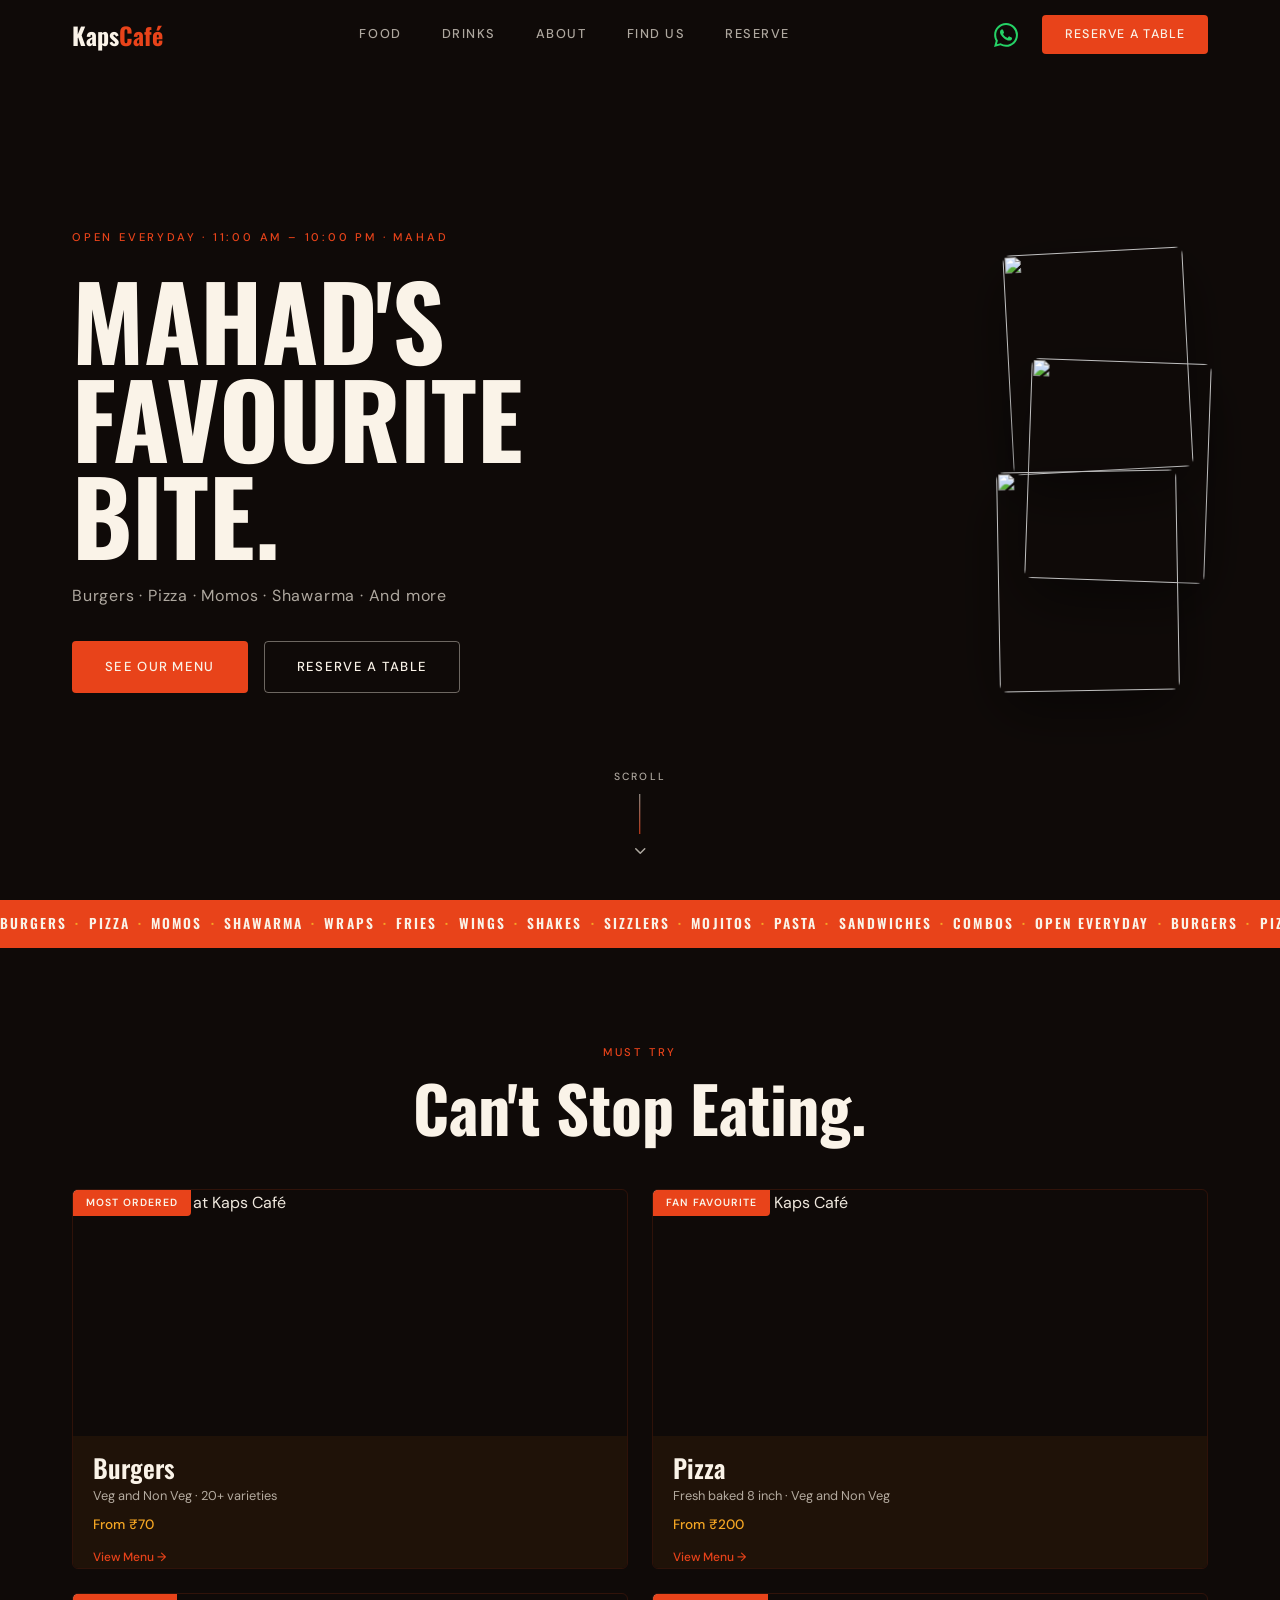
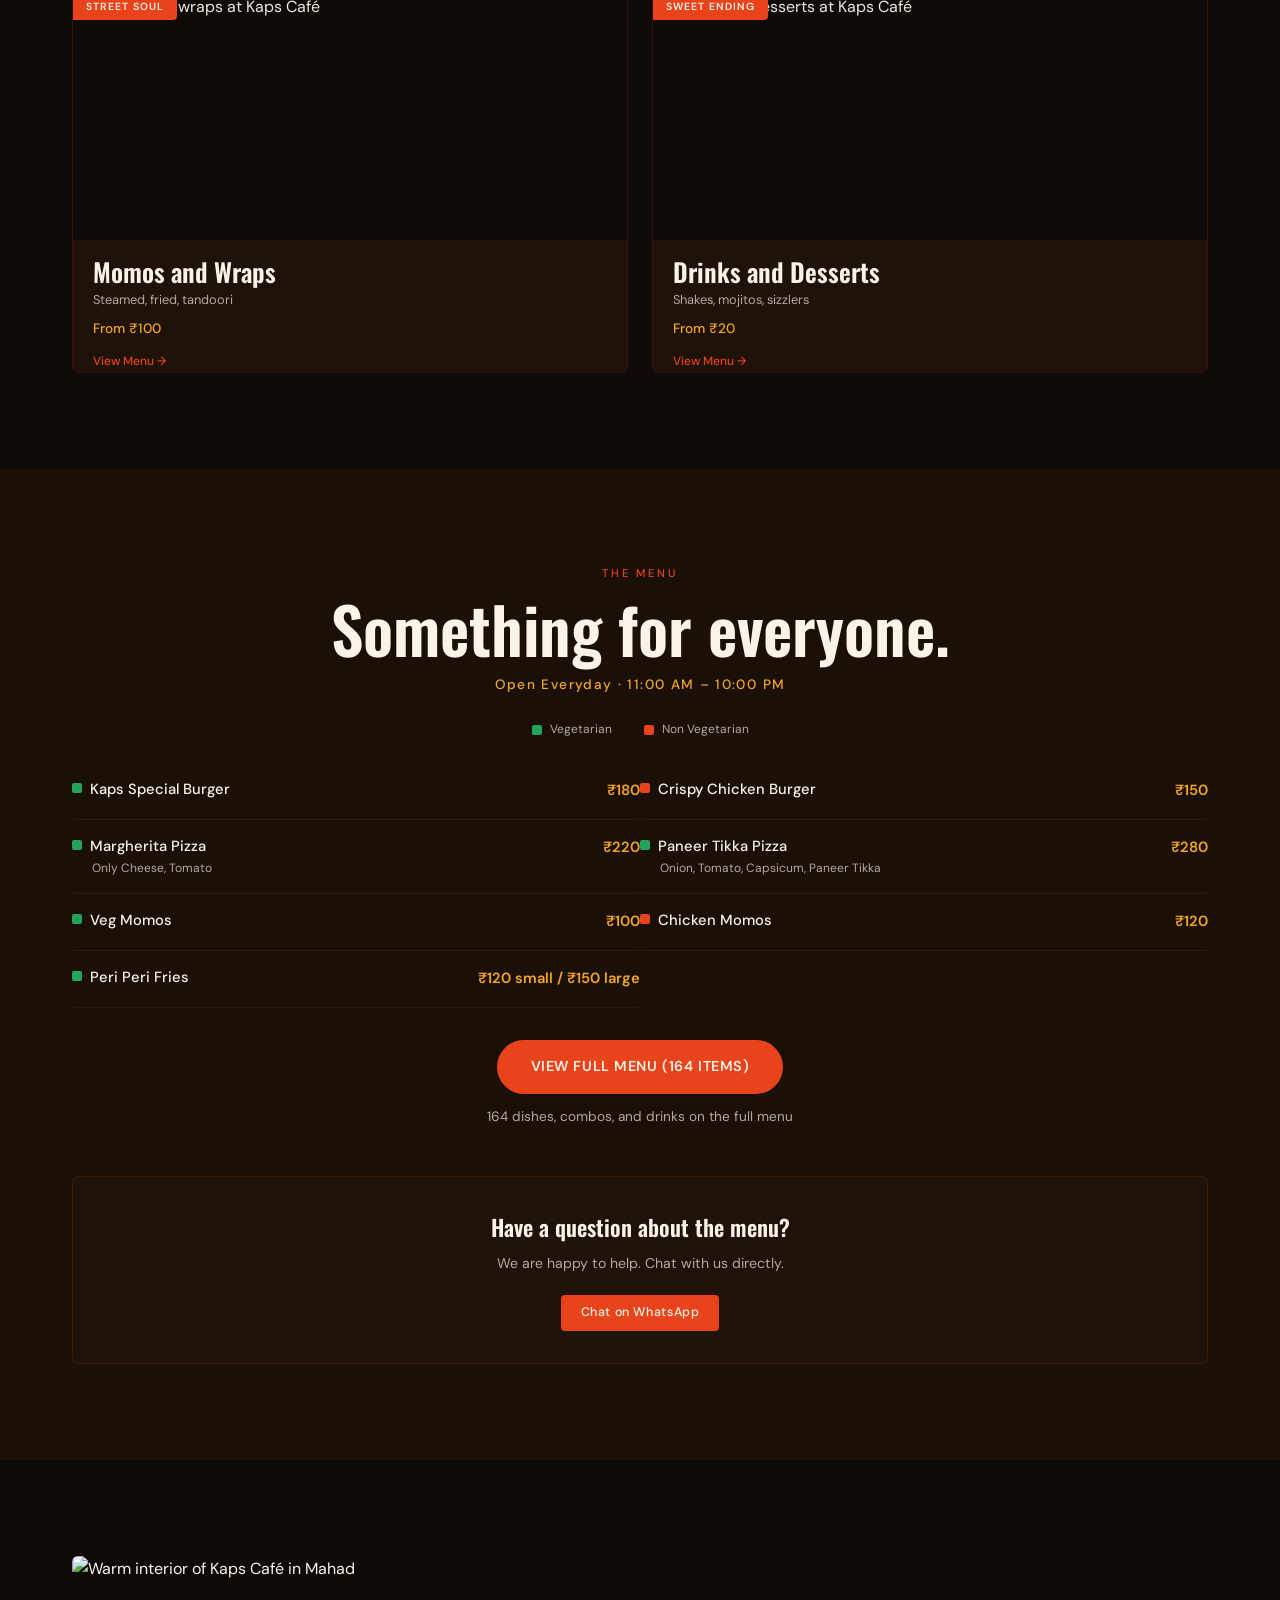
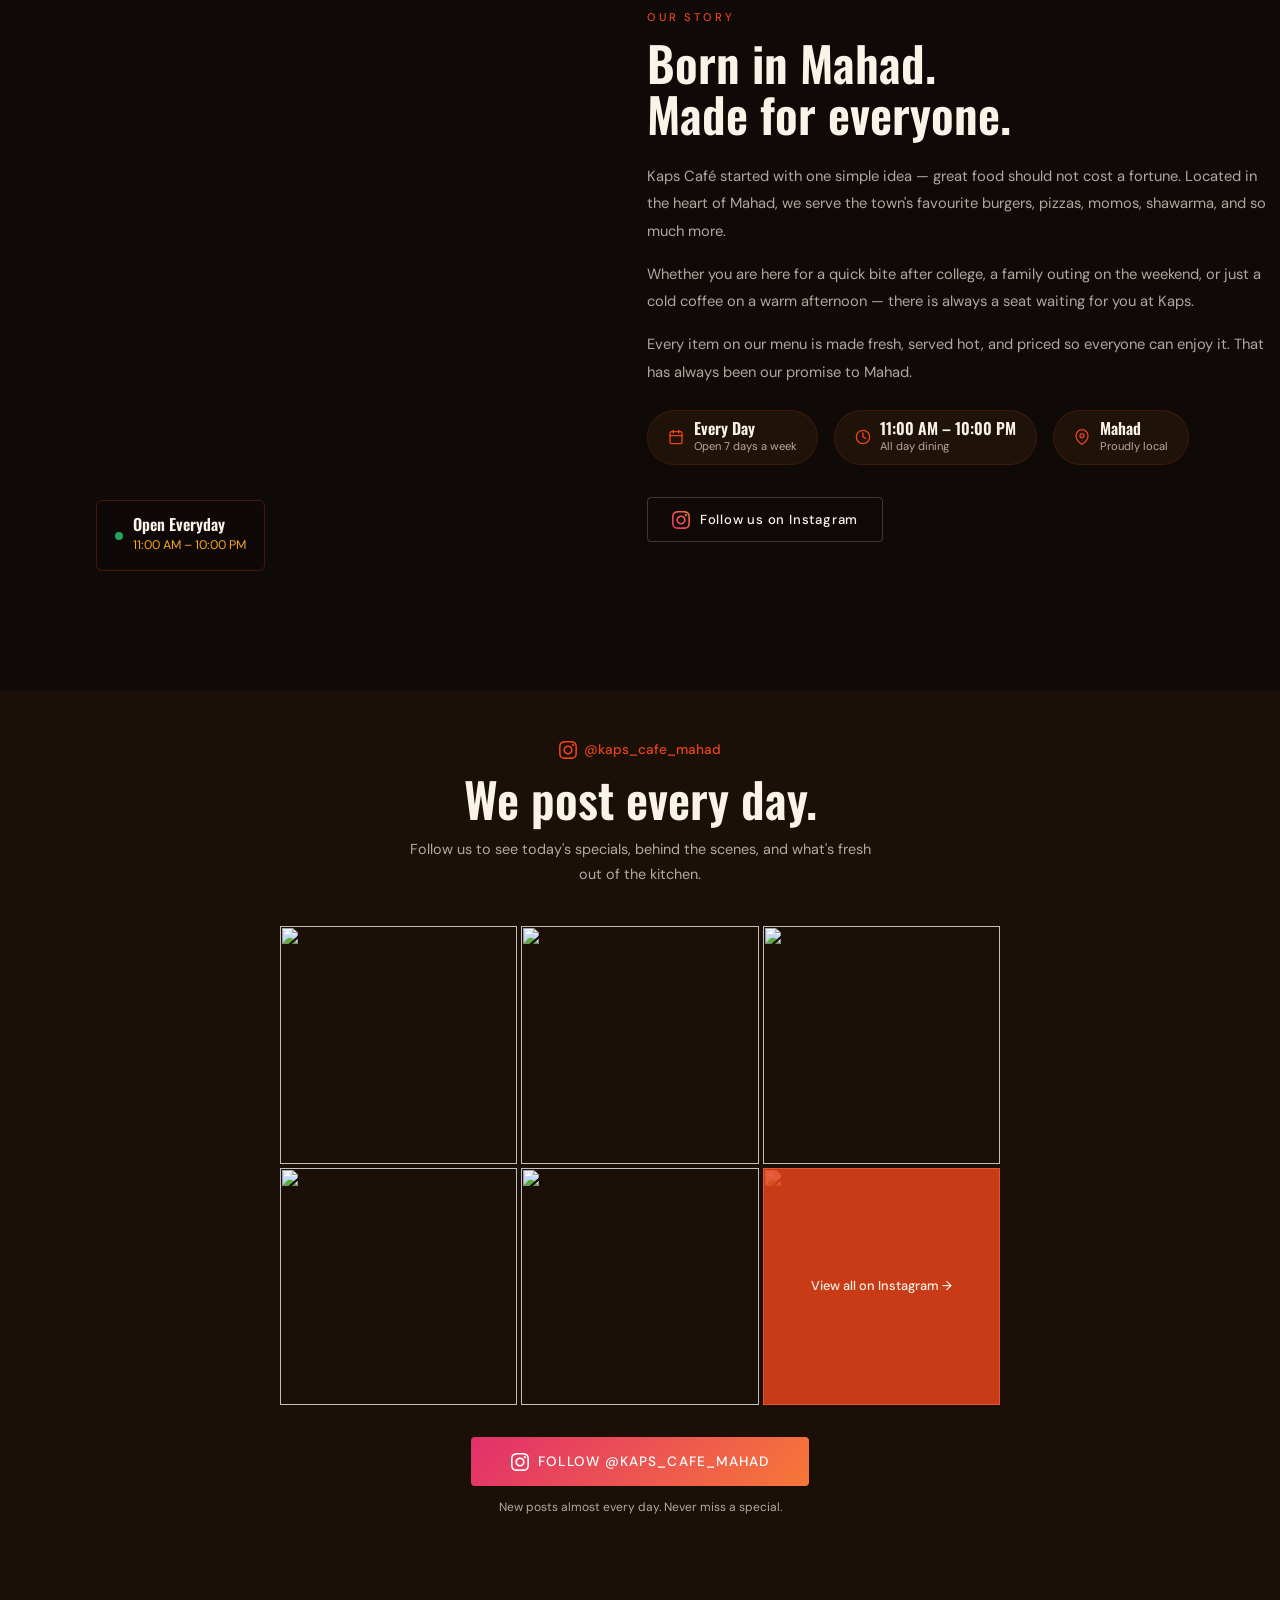
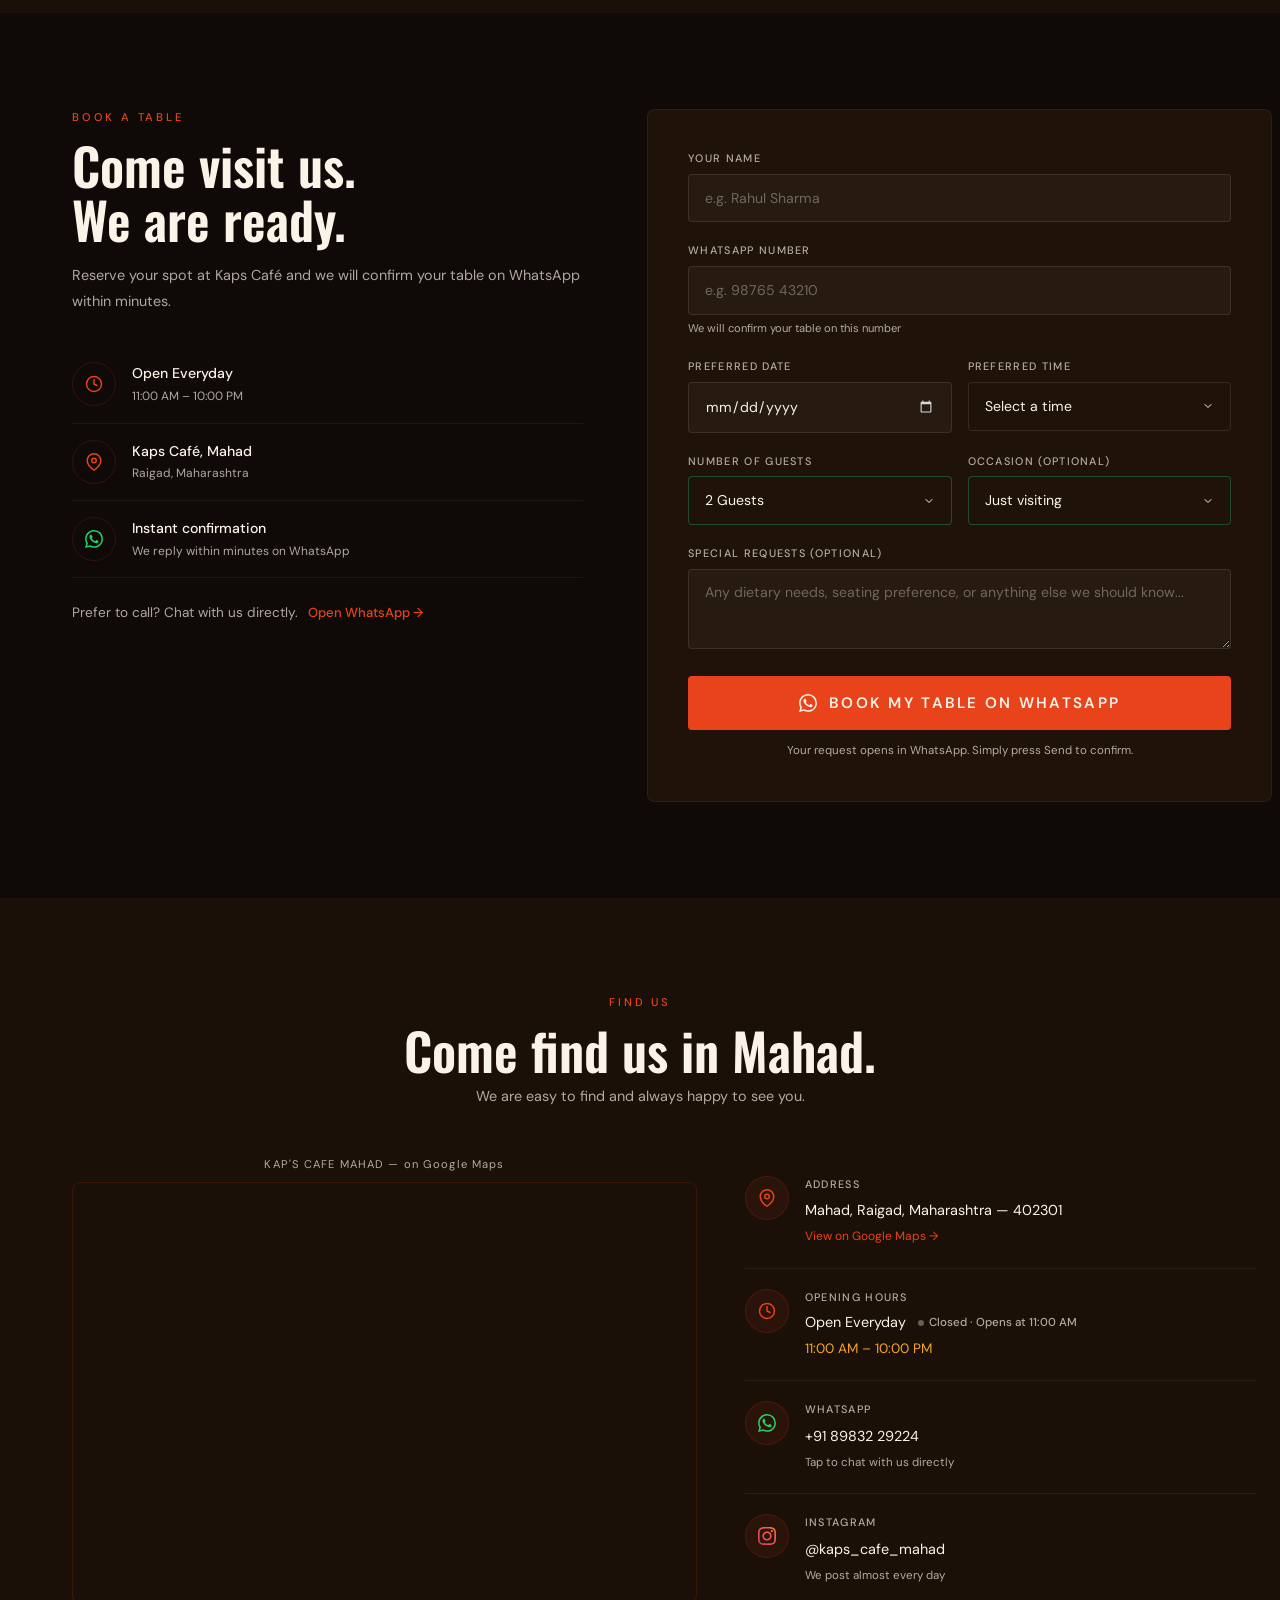
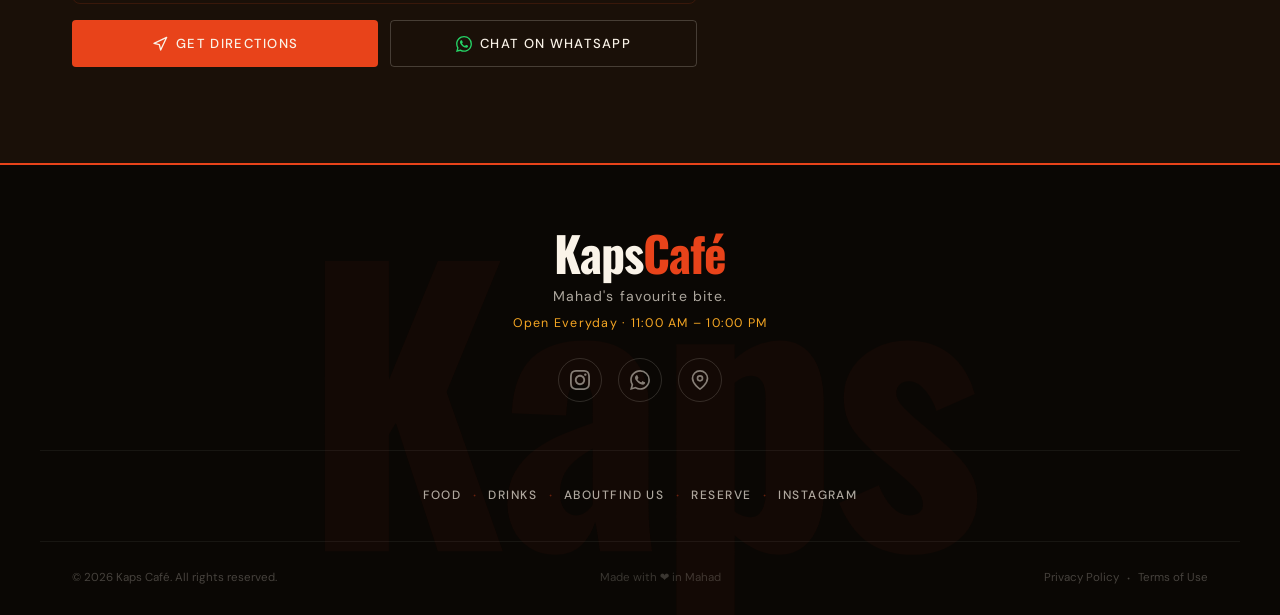
==== commit 7c1a00ca: "Update WhatsApp number and trim homepage menu teaser. Replace contact number with 8983229224 and rem" ====
--- a/index.html
+++ b/index.html
@@ -63,7 +63,7 @@
         "alternateName": "Kaps Cafe Mahad",
         "description": "Kaps Café in Mahad serves burgers, pizza, momos, shawarma, wraps, shakes, sizzlers and more. Open everyday 11:00 AM to 10:00 PM.",
         "url": "https://www.kapscafe.in",
-        "telephone": "+918805348821",
+        "telephone": "+918983229224",
         "foundingDate": "2020",
         "currenciesAccepted": "INR",
         "paymentAccepted": "Cash, UPI, Card",
@@ -110,7 +110,7 @@
         },
         "sameAs": [
           "https://www.instagram.com/kaps_cafe_mahad/",
-          "https://wa.me/918805348821"
+          "https://wa.me/918983229224"
         ]
       },
       {
@@ -146,7 +146,7 @@
 
       <div class="nav__actions">
         <a
-          href="https://wa.me/918805348821?text=Hi%20Kaps%20Caf%C3%A9!%20I%20have%20a%20question."
+          href="https://wa.me/918983229224?text=Hi%20Kaps%20Caf%C3%A9!%20I%20have%20a%20question."
           class="nav__whatsapp"
           target="_blank"
           rel="noopener noreferrer"
@@ -417,7 +417,7 @@
         <p class="menu__band-title">Have a question about the menu?</p>
         <p class="menu__band-sub">We are happy to help. Chat with us directly.</p>
         <a
-          href="https://wa.me/918805348821?text=Hi%20Kaps%20Caf%C3%A9!%20I%20have%20a%20question%20about%20the%20menu."
+          href="https://wa.me/918983229224?text=Hi%20Kaps%20Caf%C3%A9!%20I%20have%20a%20question%20about%20the%20menu."
           class="menu__whatsapp-btn"
           target="_blank"
           rel="noopener noreferrer"
@@ -669,7 +669,7 @@
           <p class="reservation__contact">
             Prefer to call? Chat with us directly.
             <a
-              href="https://wa.me/918805348821?text=Hi%20Kaps%20Caf%C3%A9!%20I%20have%20a%20question%20about%20my%20reservation."
+              href="https://wa.me/918983229224?text=Hi%20Kaps%20Caf%C3%A9!%20I%20have%20a%20question%20about%20my%20reservation."
               class="reservation__contact-link"
               target="_blank"
               rel="noopener noreferrer"
@@ -834,7 +834,7 @@
               Get Directions
             </a>
             <a
-              href="https://wa.me/918805348821?text=Hi%20Kaps%20Caf%C3%A9!%20I%20need%20help%20finding%20you."
+              href="https://wa.me/918983229224?text=Hi%20Kaps%20Caf%C3%A9!%20I%20need%20help%20finding%20you."
               class="find-us__btn find-us__btn--whatsapp"
               target="_blank"
               rel="noopener noreferrer"
@@ -895,7 +895,7 @@
             </span>
             <div class="find-us__block-content">
               <p class="find-us__block-label">WhatsApp</p>
-              <a href="https://wa.me/918805348821?text=Hi%20Kaps%20Caf%C3%A9!%20I'd%20like%20to%20get%20in%20touch." class="find-us__block-value find-us__block-link-value" target="_blank" rel="noopener noreferrer">+91 88053 48821</a>
+              <a href="https://wa.me/918983229224?text=Hi%20Kaps%20Caf%C3%A9!%20I'd%20like%20to%20get%20in%20touch." class="find-us__block-value find-us__block-link-value" target="_blank" rel="noopener noreferrer">+91 89832 29224</a>
               <p class="find-us__block-hint">Tap to chat with us directly</p>
             </div>
           </div>
@@ -948,7 +948,7 @@
           </svg>
         </a>
         <a
-          href="https://wa.me/918805348821?text=Hi%20Kaps%20Caf%C3%A9!%20I%20have%20a%20question."
+          href="https://wa.me/918983229224?text=Hi%20Kaps%20Caf%C3%A9!%20I%20have%20a%20question."
           class="footer__social-link footer__social-link--whatsapp"
           target="_blank"
           rel="noopener noreferrer"
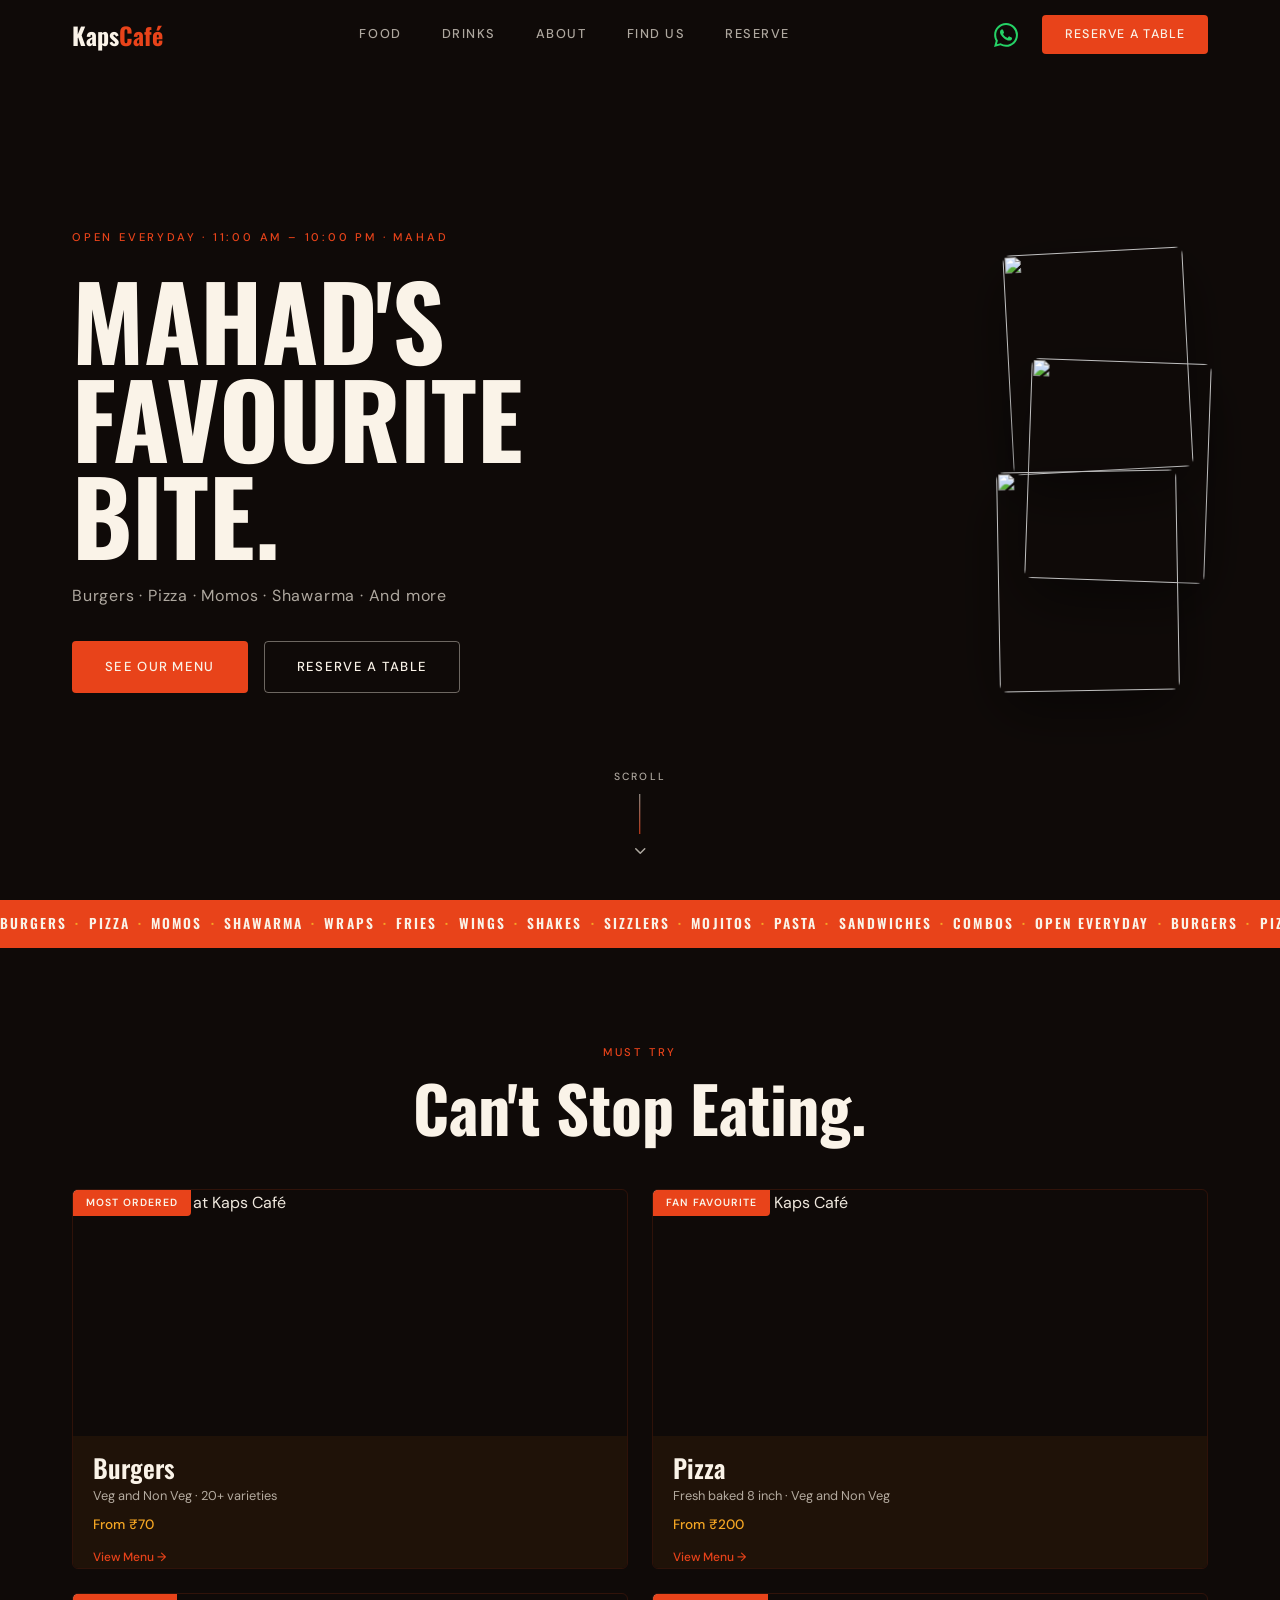
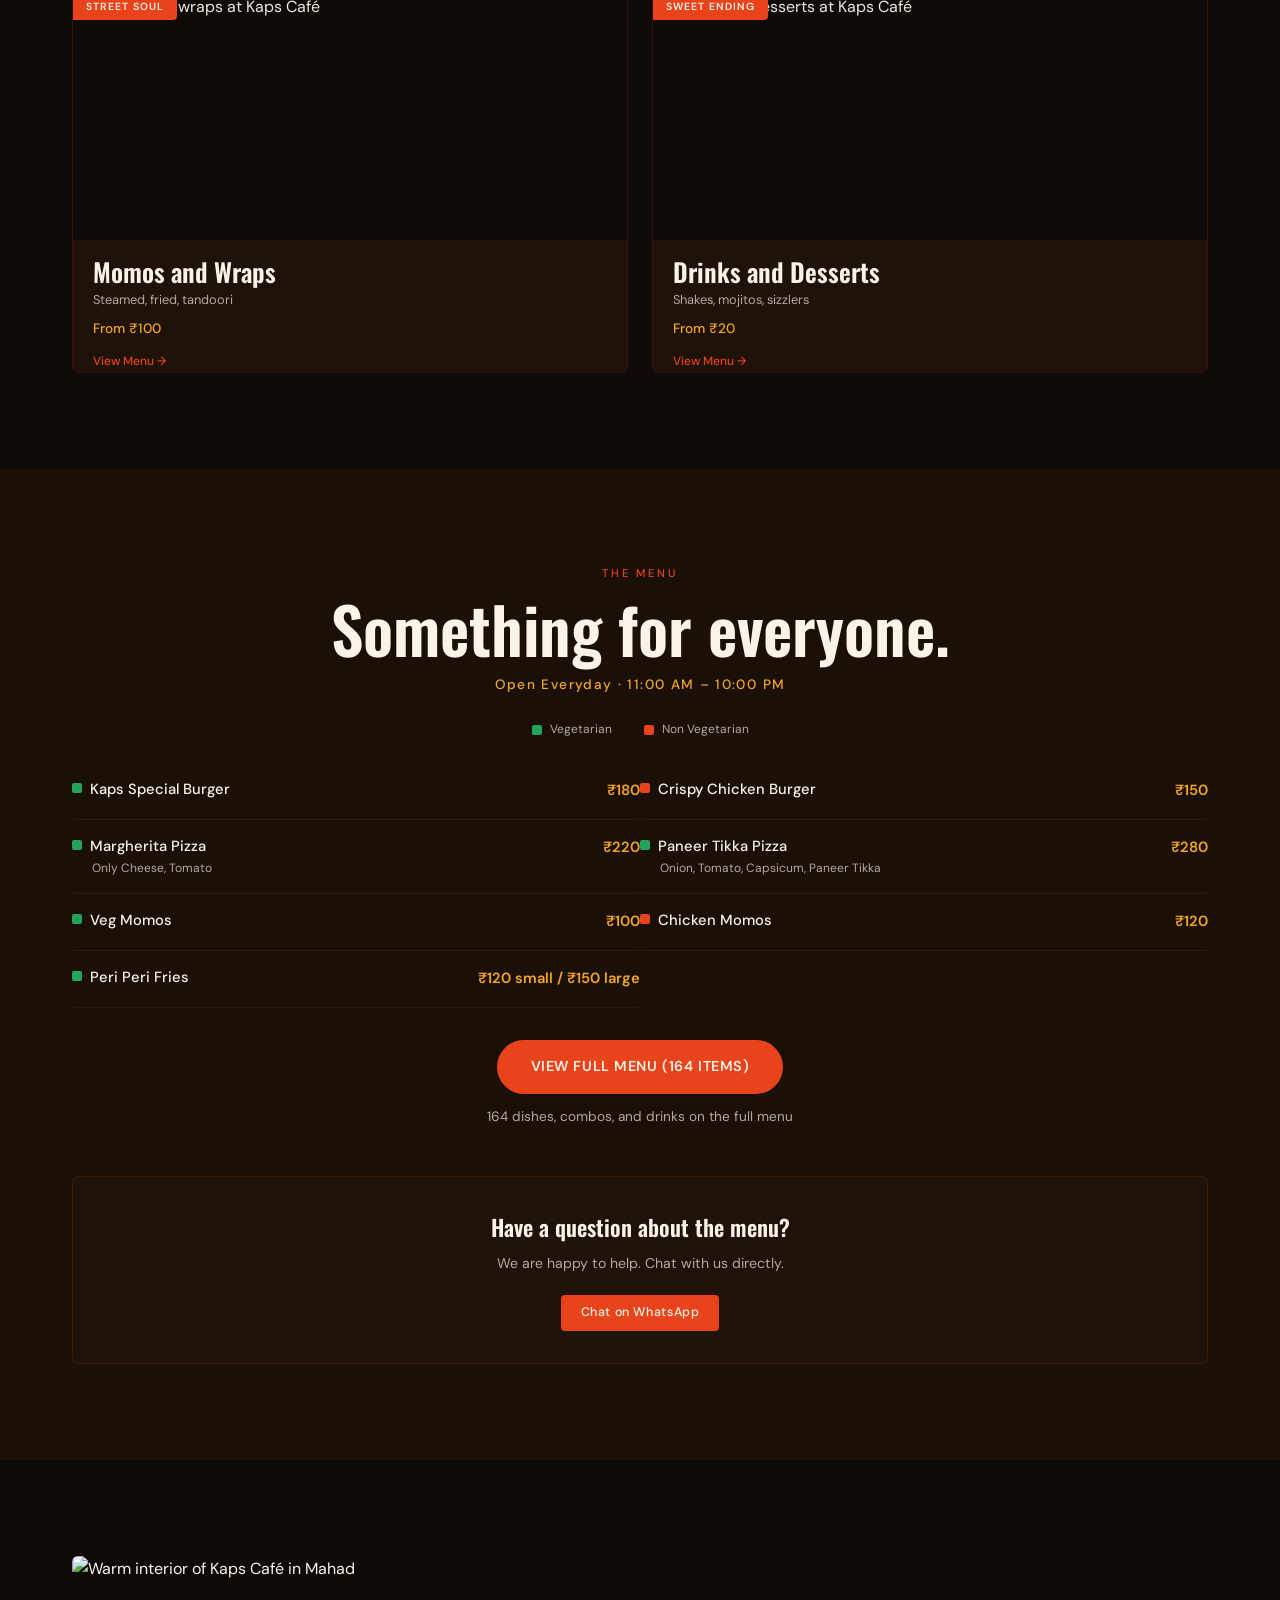
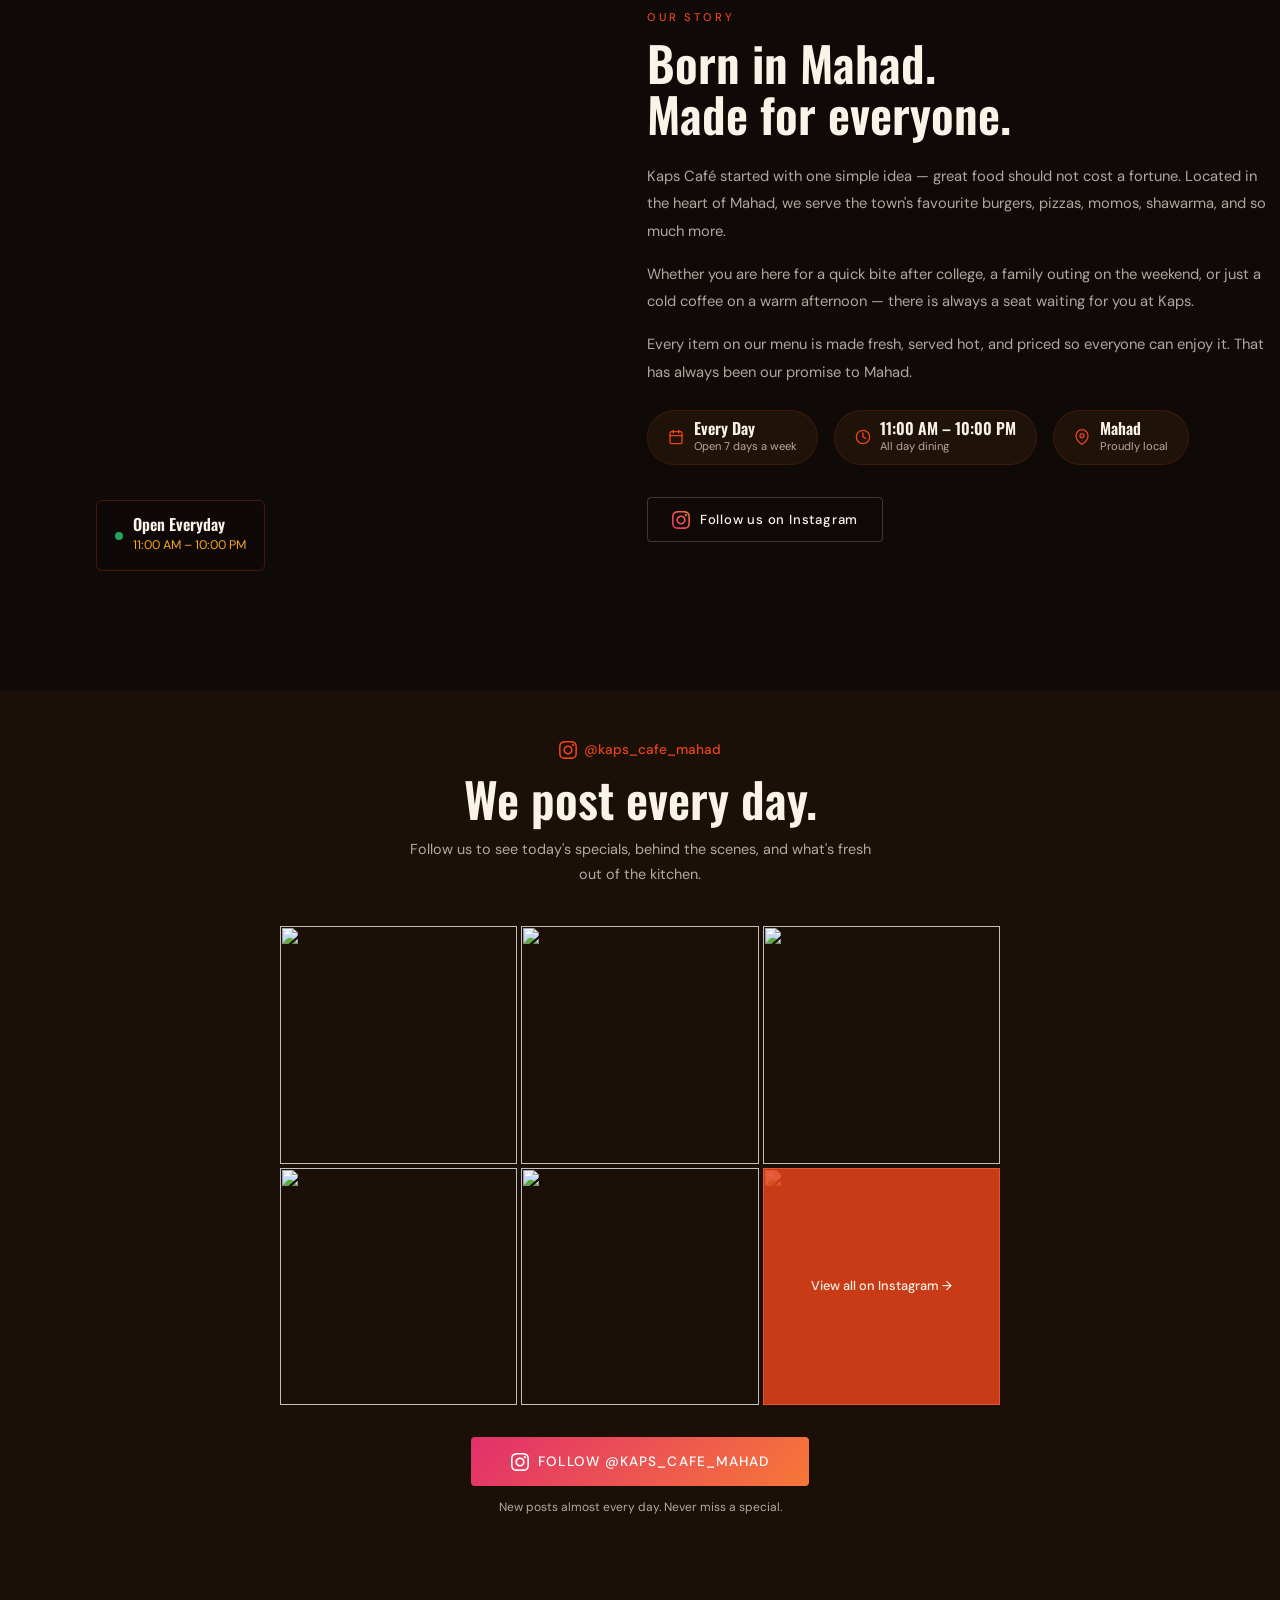
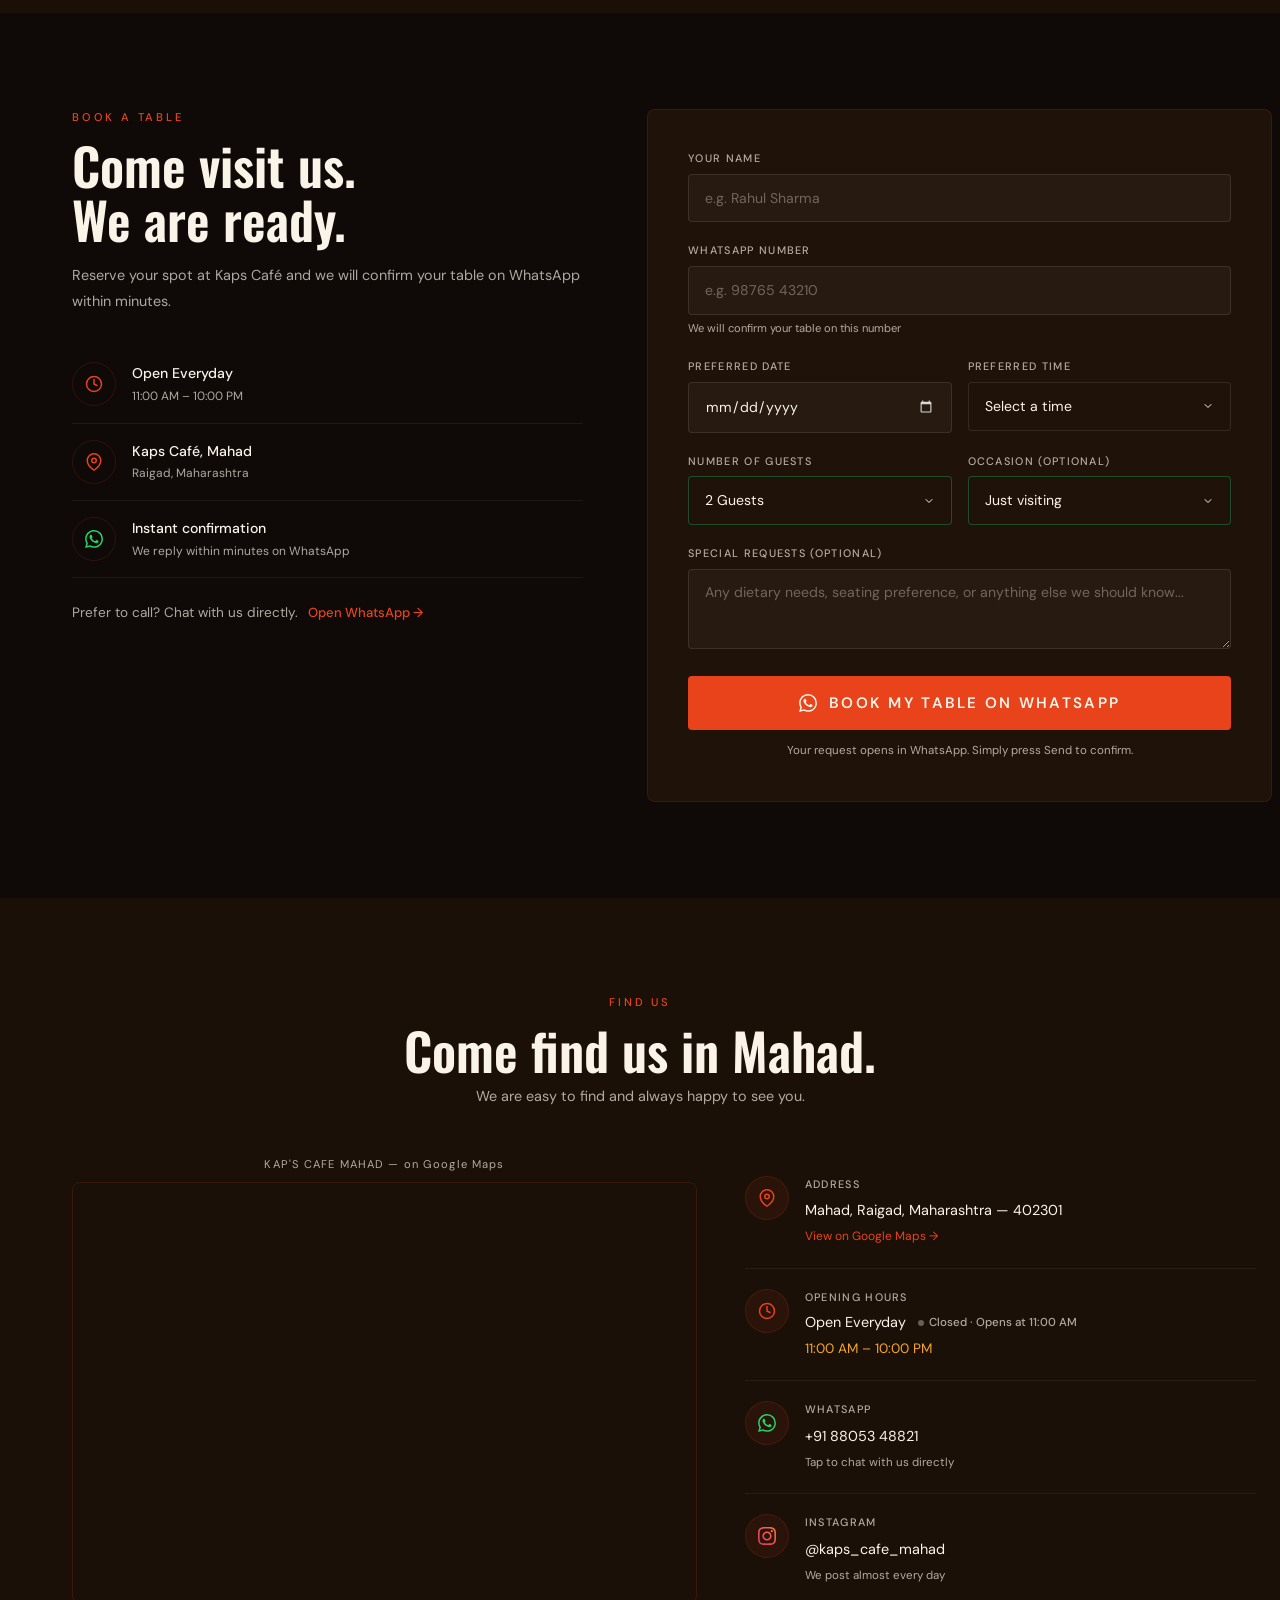
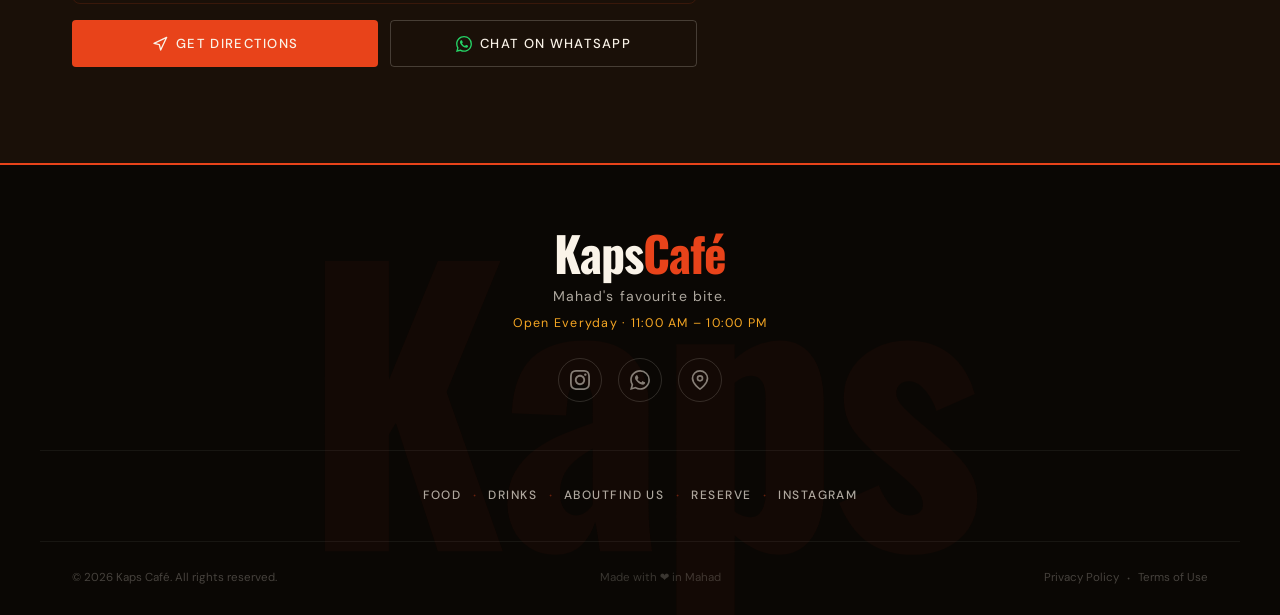
==== commit dcfe29bc: "Revert WhatsApp number to 8805348821. Update contact number across site links, schema, reservation f" ====
--- a/index.html
+++ b/index.html
@@ -63,7 +63,7 @@
         "alternateName": "Kaps Cafe Mahad",
         "description": "Kaps Café in Mahad serves burgers, pizza, momos, shawarma, wraps, shakes, sizzlers and more. Open everyday 11:00 AM to 10:00 PM.",
         "url": "https://www.kapscafe.in",
-        "telephone": "+918983229224",
+        "telephone": "+918805348821",
         "foundingDate": "2020",
         "currenciesAccepted": "INR",
         "paymentAccepted": "Cash, UPI, Card",
@@ -110,7 +110,7 @@
         },
         "sameAs": [
           "https://www.instagram.com/kaps_cafe_mahad/",
-          "https://wa.me/918983229224"
+          "https://wa.me/918805348821"
         ]
       },
       {
@@ -146,7 +146,7 @@
 
       <div class="nav__actions">
         <a
-          href="https://wa.me/918983229224?text=Hi%20Kaps%20Caf%C3%A9!%20I%20have%20a%20question."
+          href="https://wa.me/918805348821?text=Hi%20Kaps%20Caf%C3%A9!%20I%20have%20a%20question."
           class="nav__whatsapp"
           target="_blank"
           rel="noopener noreferrer"
@@ -417,7 +417,7 @@
         <p class="menu__band-title">Have a question about the menu?</p>
         <p class="menu__band-sub">We are happy to help. Chat with us directly.</p>
         <a
-          href="https://wa.me/918983229224?text=Hi%20Kaps%20Caf%C3%A9!%20I%20have%20a%20question%20about%20the%20menu."
+          href="https://wa.me/918805348821?text=Hi%20Kaps%20Caf%C3%A9!%20I%20have%20a%20question%20about%20the%20menu."
           class="menu__whatsapp-btn"
           target="_blank"
           rel="noopener noreferrer"
@@ -669,7 +669,7 @@
           <p class="reservation__contact">
             Prefer to call? Chat with us directly.
             <a
-              href="https://wa.me/918983229224?text=Hi%20Kaps%20Caf%C3%A9!%20I%20have%20a%20question%20about%20my%20reservation."
+              href="https://wa.me/918805348821?text=Hi%20Kaps%20Caf%C3%A9!%20I%20have%20a%20question%20about%20my%20reservation."
               class="reservation__contact-link"
               target="_blank"
               rel="noopener noreferrer"
@@ -834,7 +834,7 @@
               Get Directions
             </a>
             <a
-              href="https://wa.me/918983229224?text=Hi%20Kaps%20Caf%C3%A9!%20I%20need%20help%20finding%20you."
+              href="https://wa.me/918805348821?text=Hi%20Kaps%20Caf%C3%A9!%20I%20need%20help%20finding%20you."
               class="find-us__btn find-us__btn--whatsapp"
               target="_blank"
               rel="noopener noreferrer"
@@ -895,7 +895,7 @@
             </span>
             <div class="find-us__block-content">
               <p class="find-us__block-label">WhatsApp</p>
-              <a href="https://wa.me/918983229224?text=Hi%20Kaps%20Caf%C3%A9!%20I'd%20like%20to%20get%20in%20touch." class="find-us__block-value find-us__block-link-value" target="_blank" rel="noopener noreferrer">+91 89832 29224</a>
+              <a href="https://wa.me/918805348821?text=Hi%20Kaps%20Caf%C3%A9!%20I'd%20like%20to%20get%20in%20touch." class="find-us__block-value find-us__block-link-value" target="_blank" rel="noopener noreferrer">+91 88053 48821</a>
               <p class="find-us__block-hint">Tap to chat with us directly</p>
             </div>
           </div>
@@ -948,7 +948,7 @@
           </svg>
         </a>
         <a
-          href="https://wa.me/918983229224?text=Hi%20Kaps%20Caf%C3%A9!%20I%20have%20a%20question."
+          href="https://wa.me/918805348821?text=Hi%20Kaps%20Caf%C3%A9!%20I%20have%20a%20question."
           class="footer__social-link footer__social-link--whatsapp"
           target="_blank"
           rel="noopener noreferrer"
